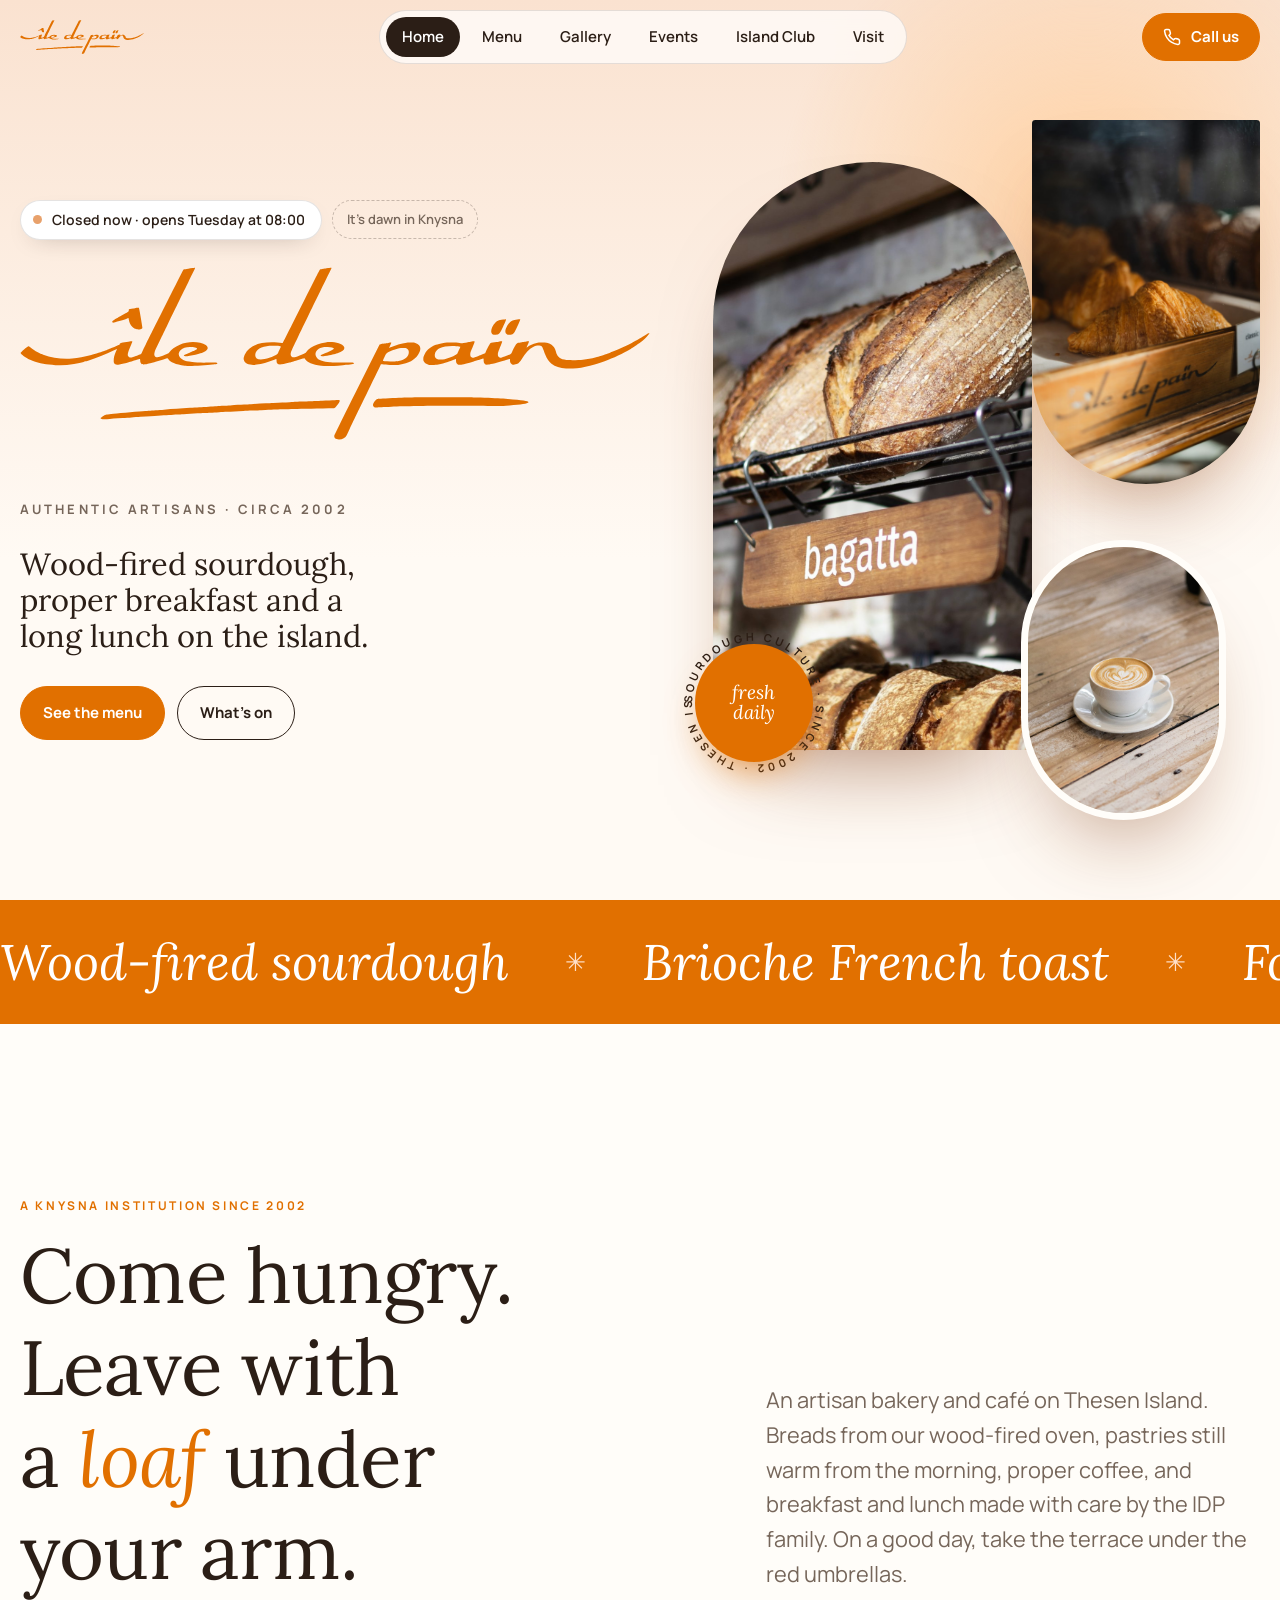
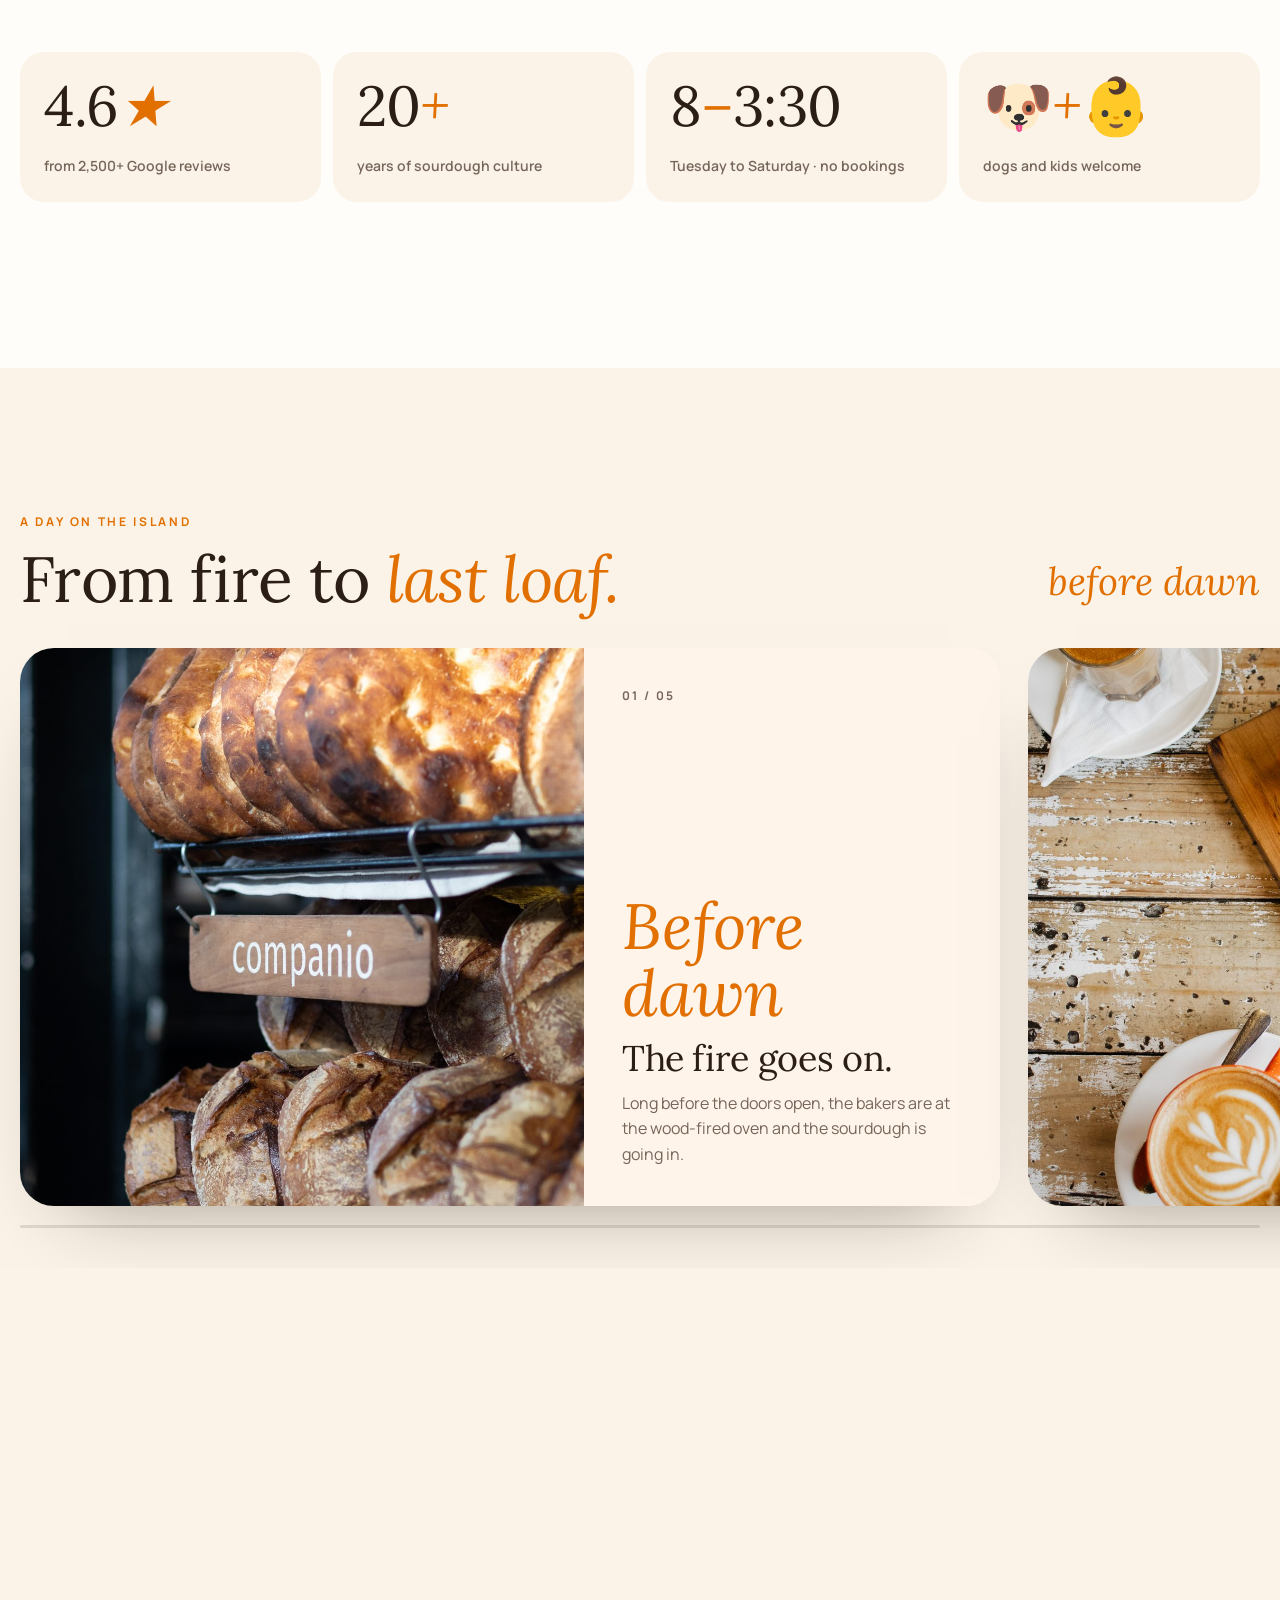
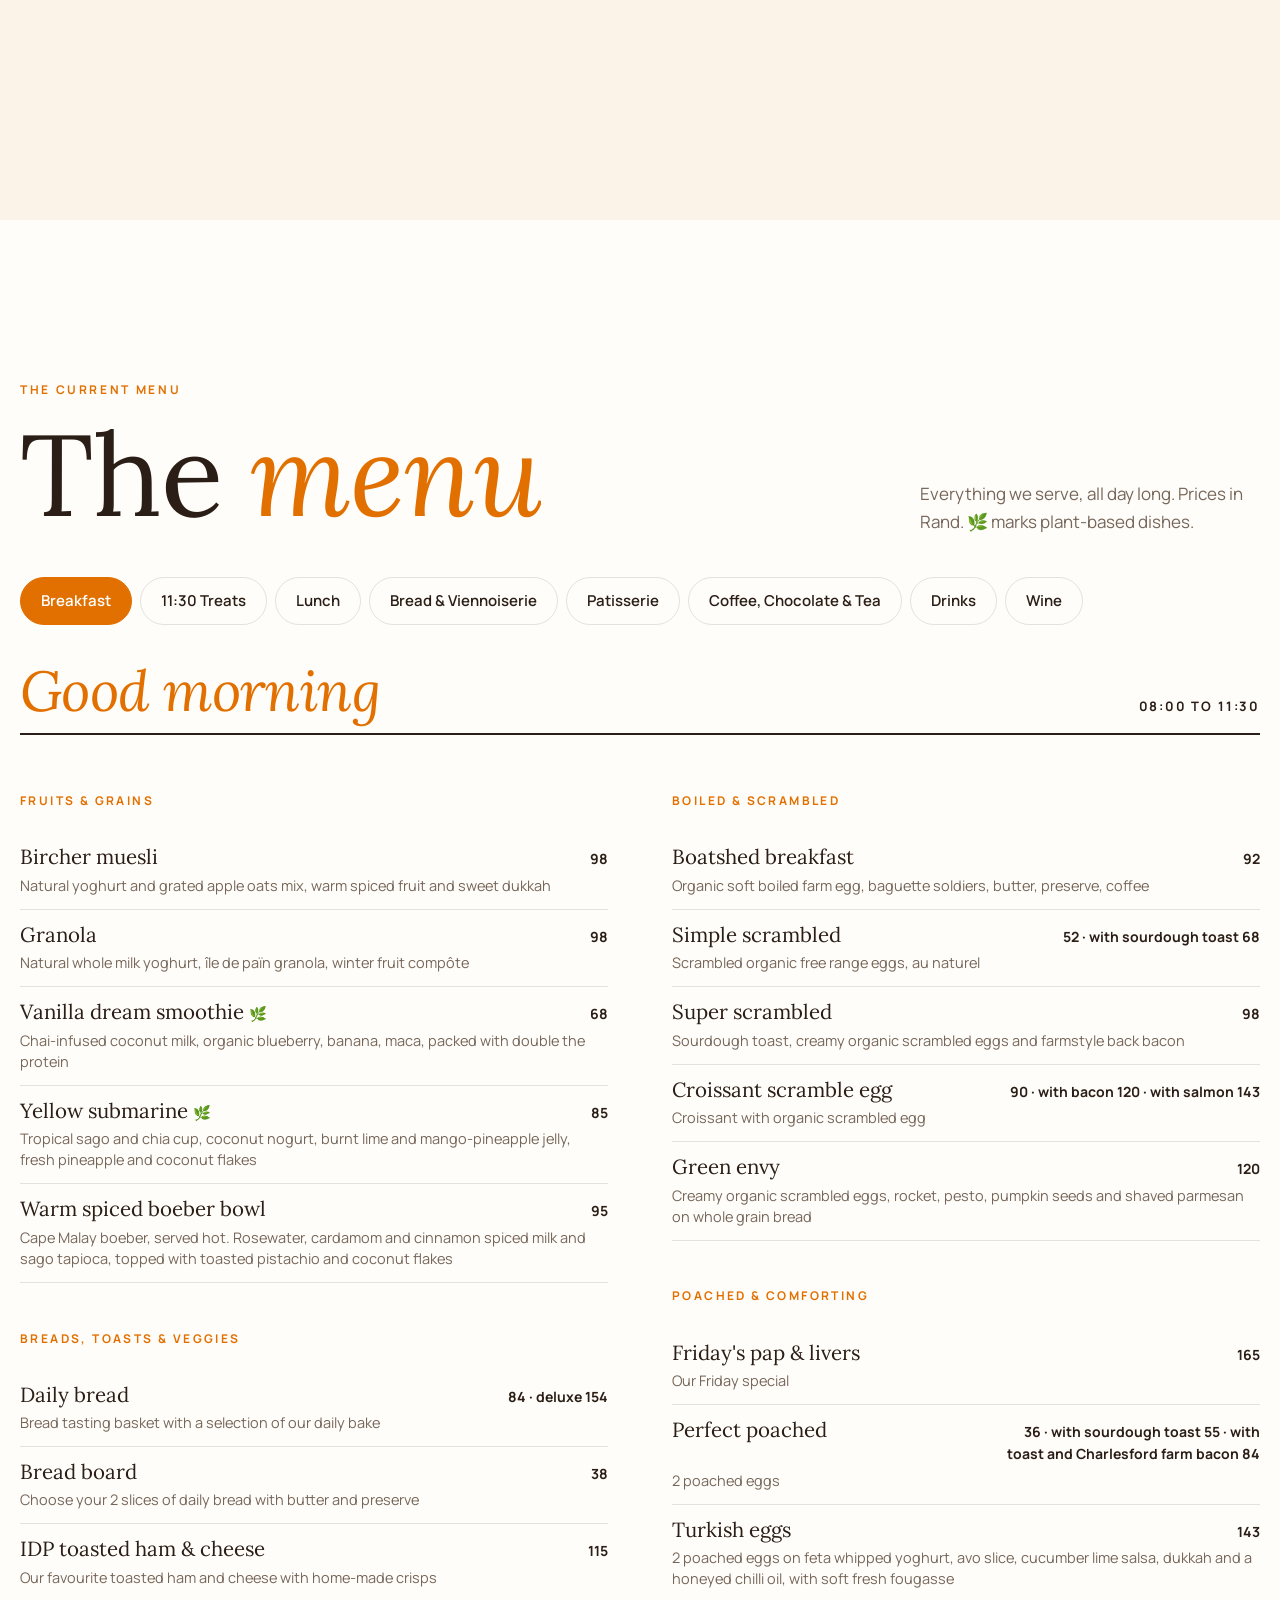
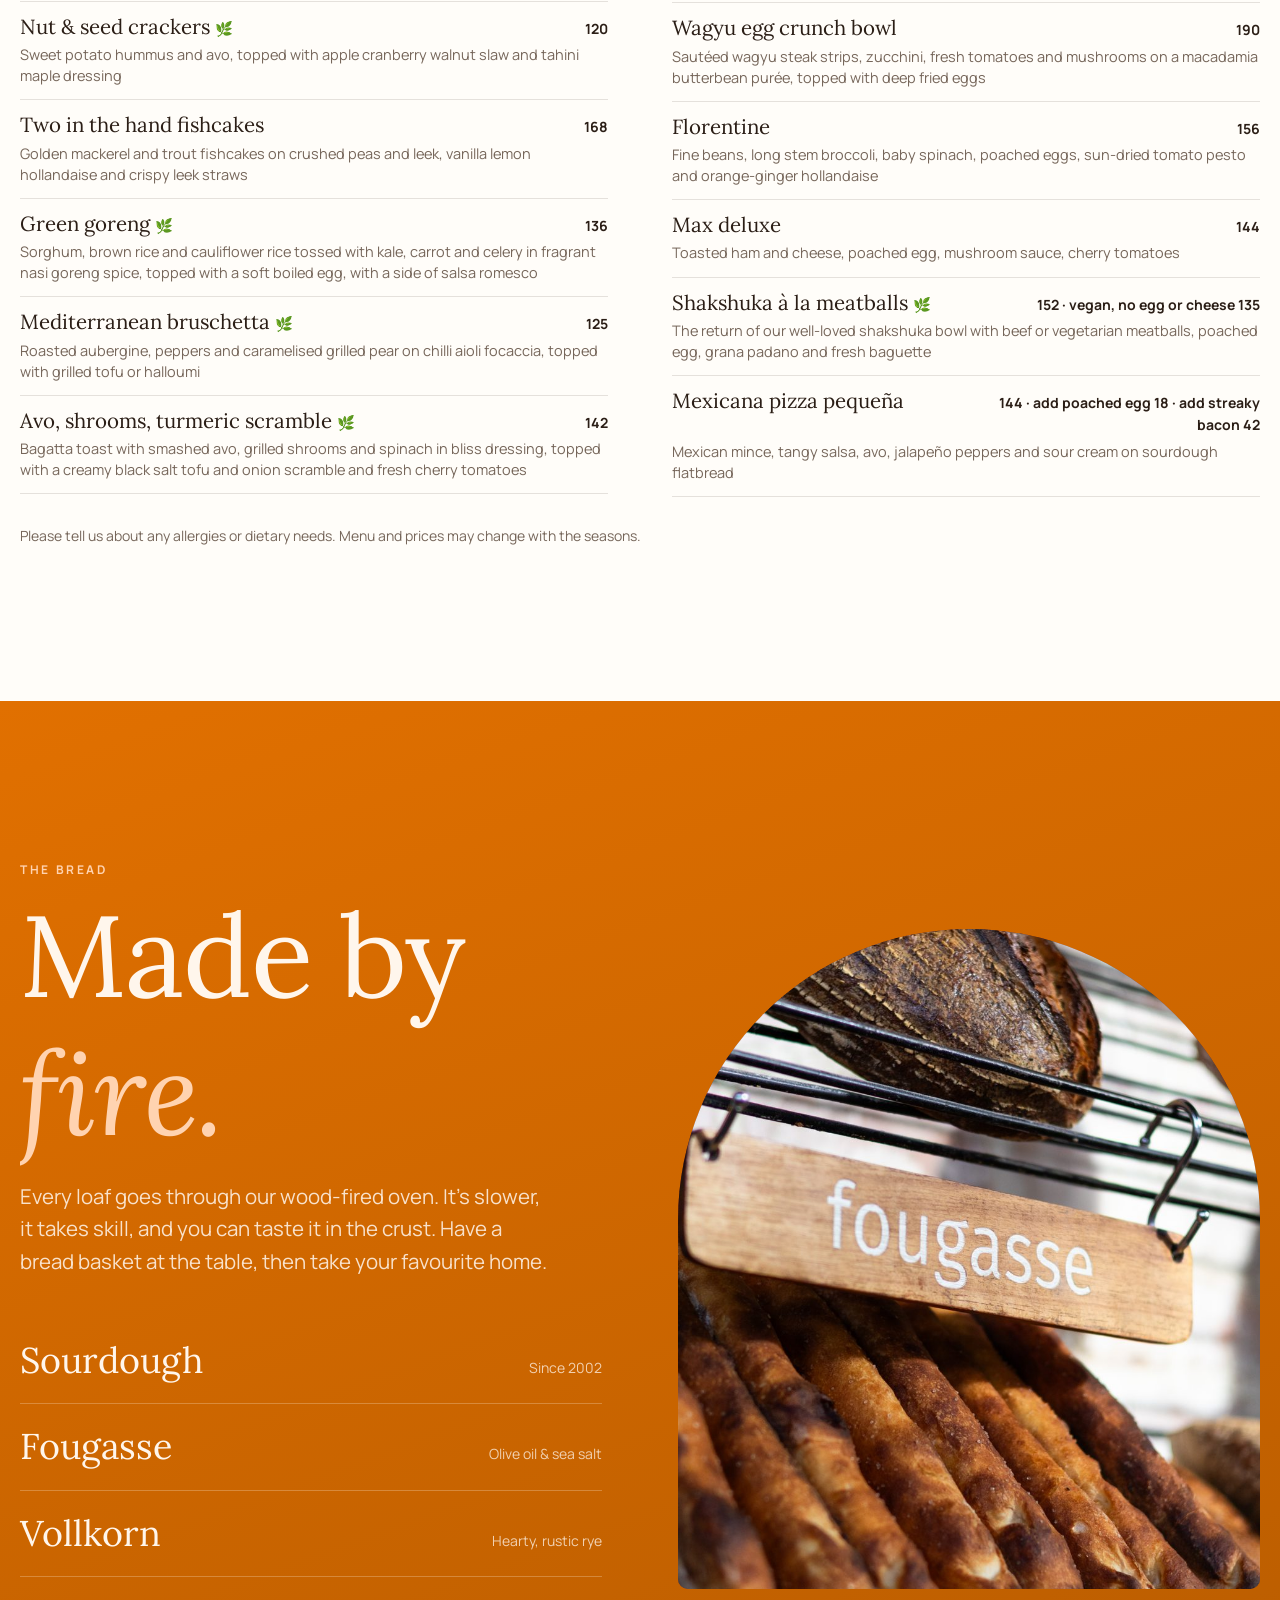
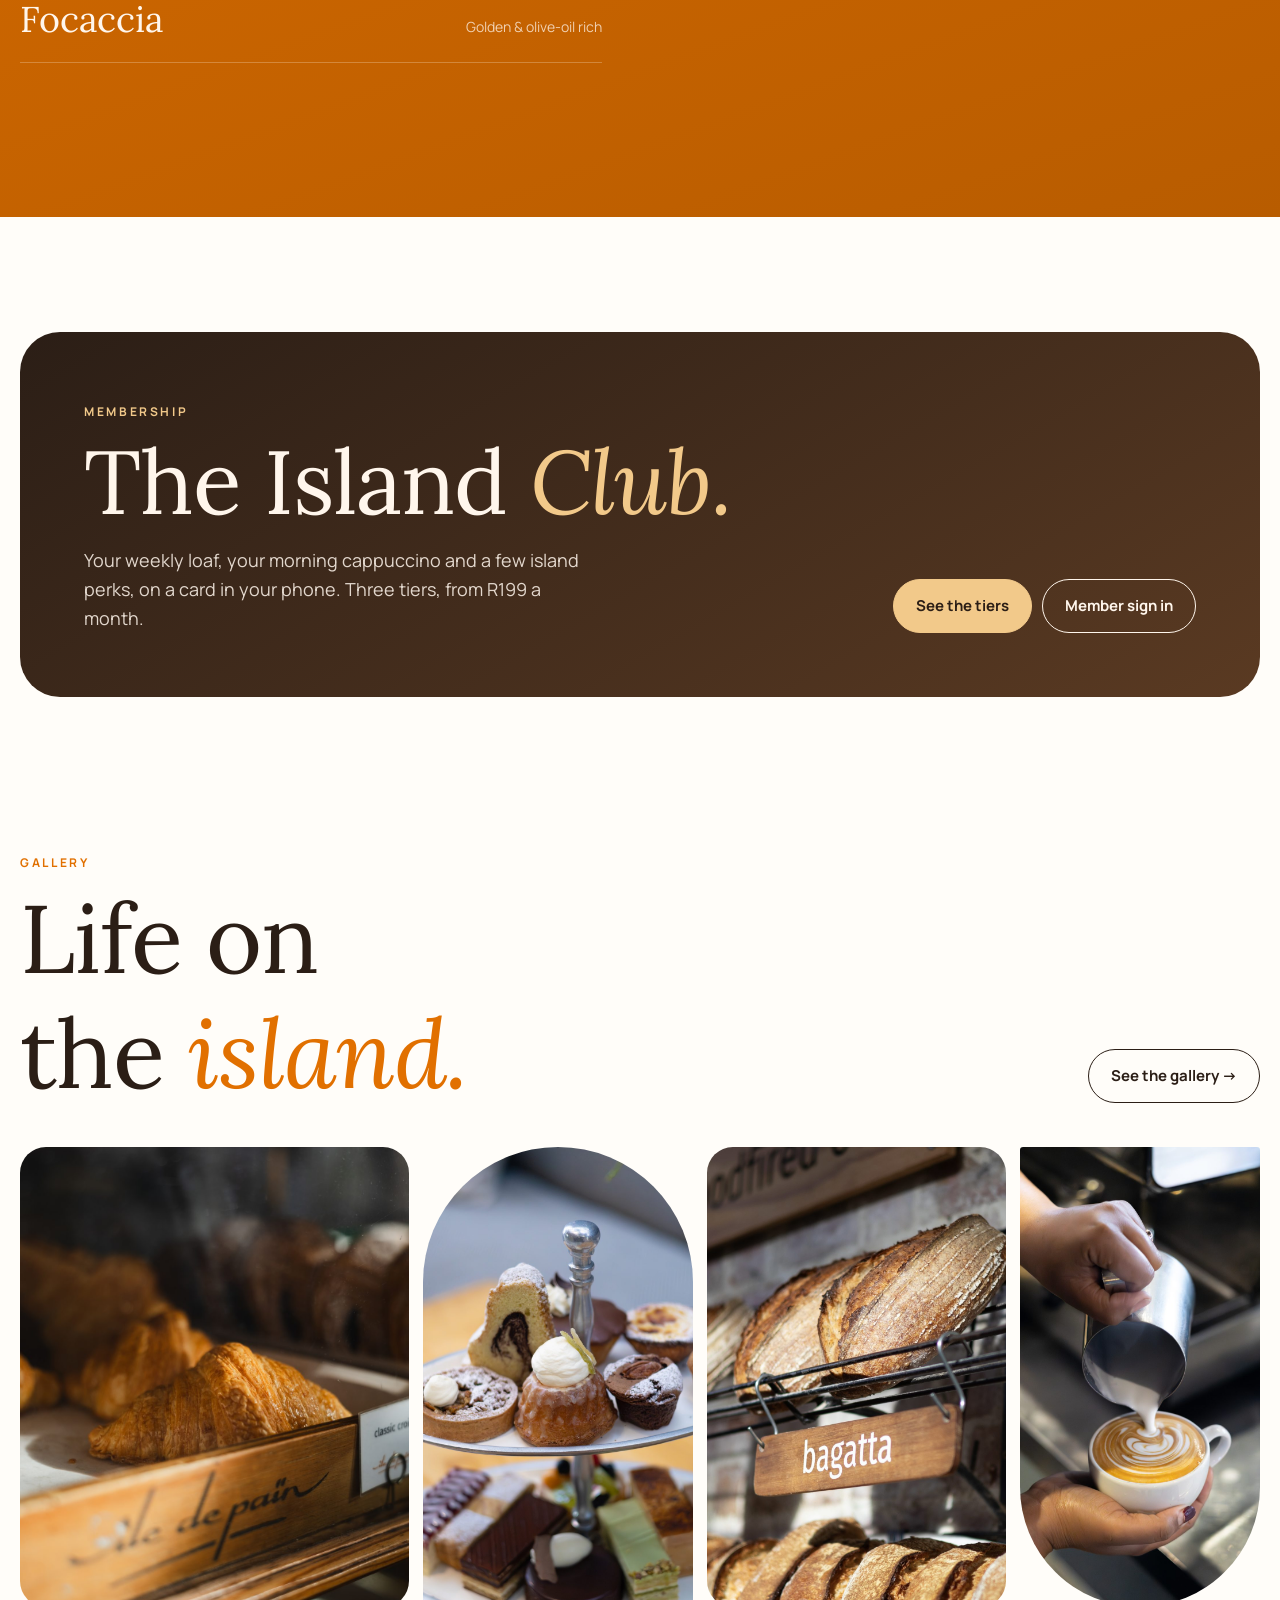
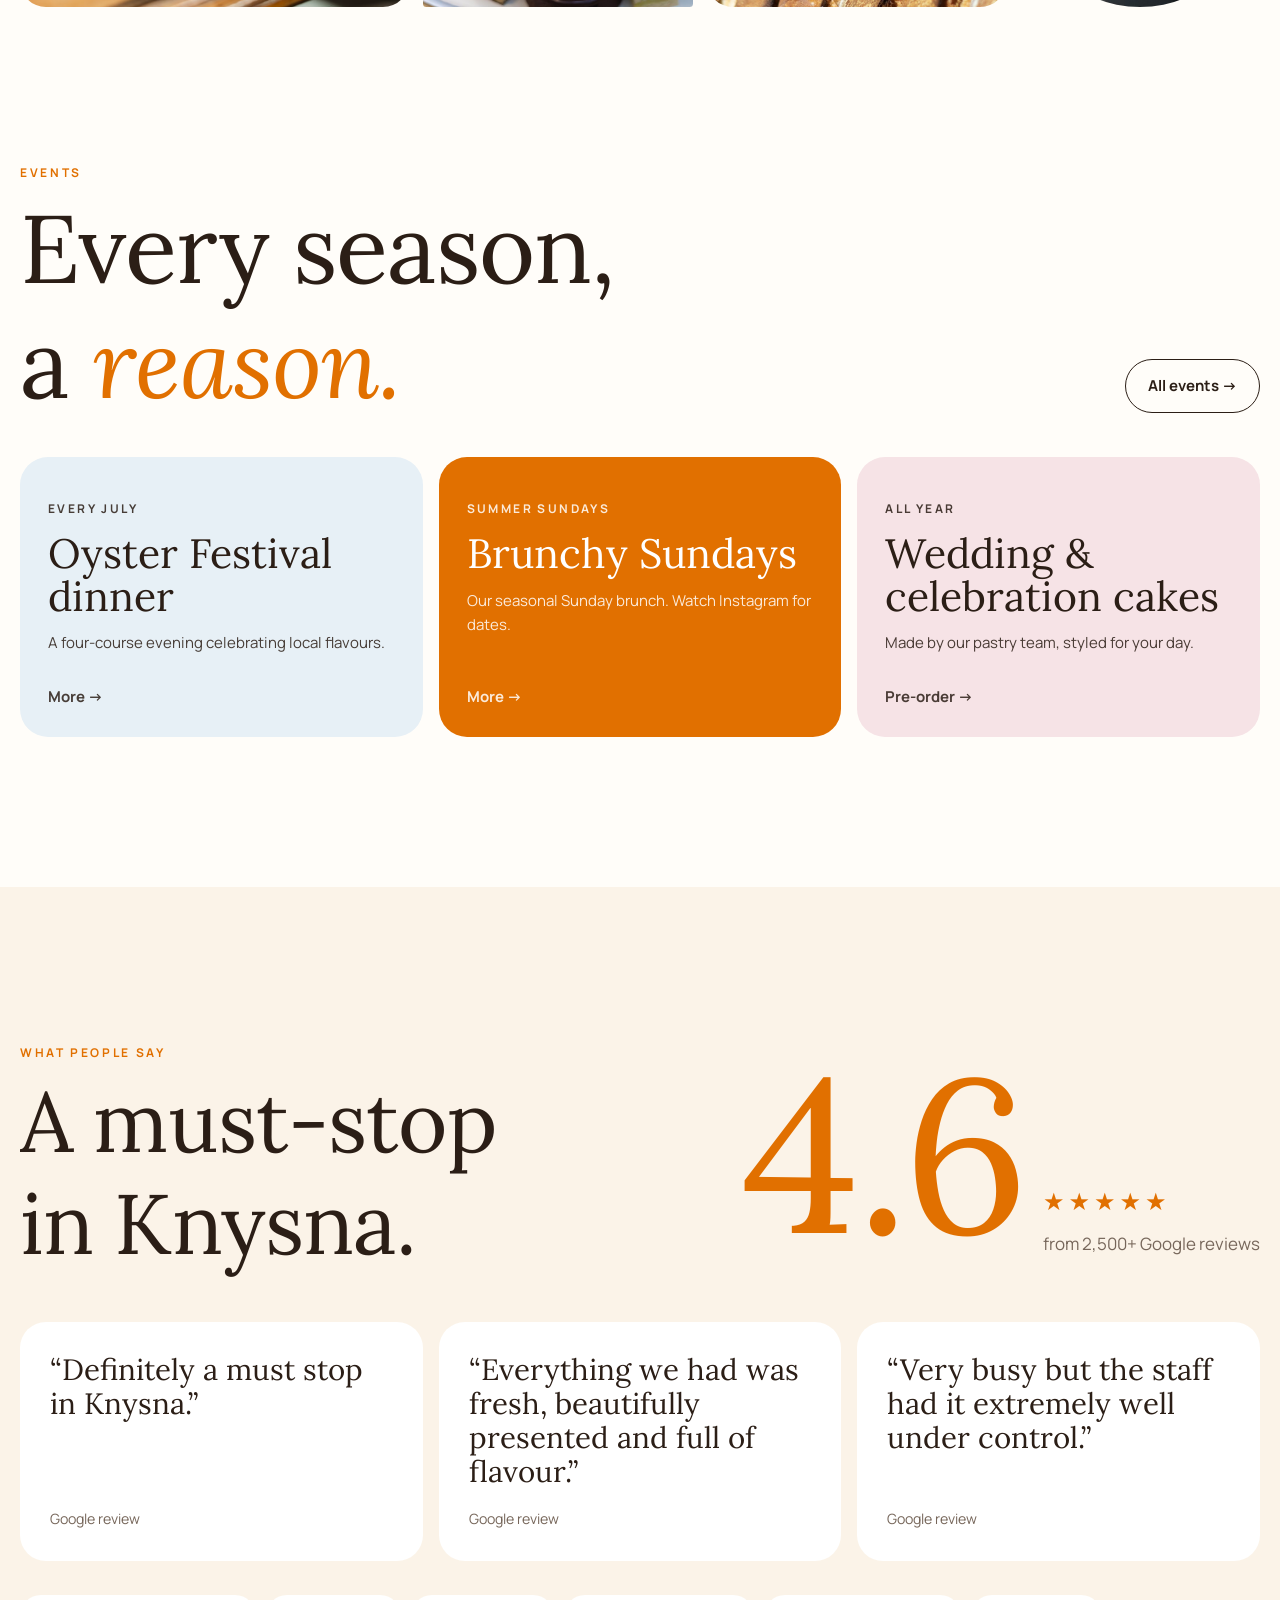
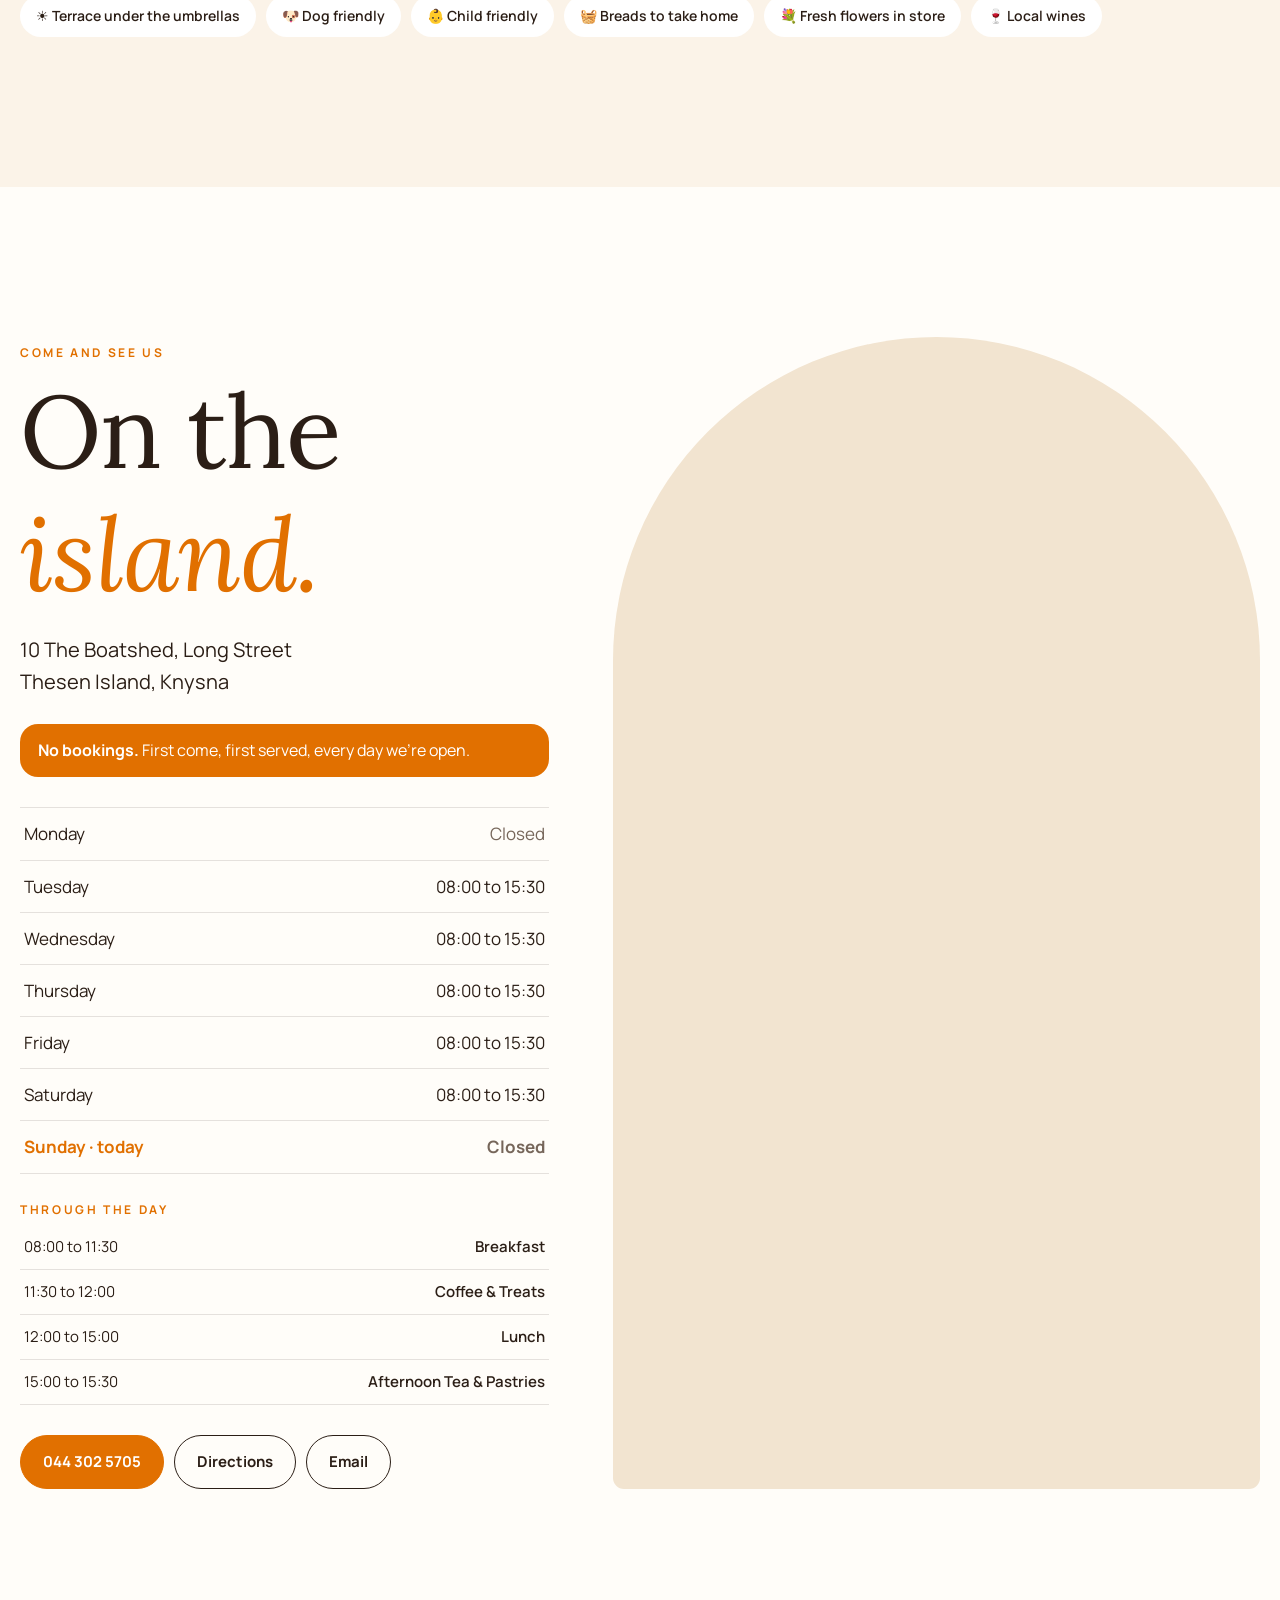
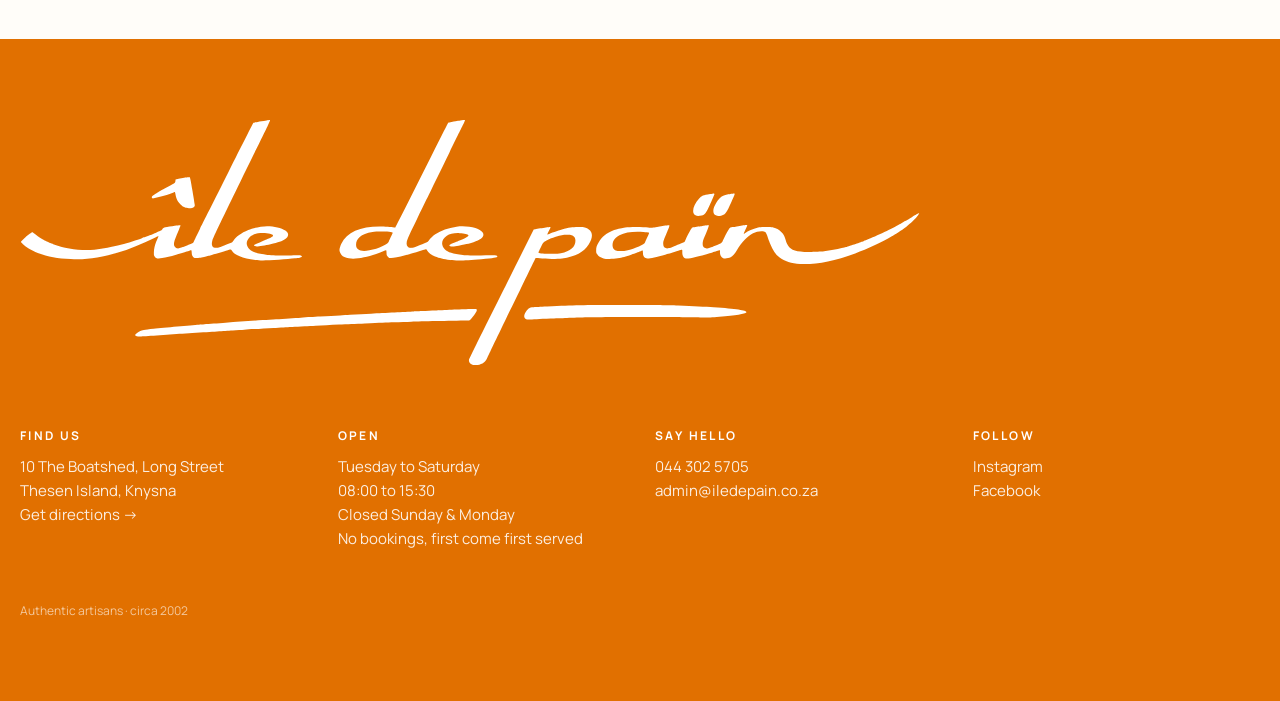
==== index.html @ a72f5476 "Remove Gift Sets section, nav link, club perk and retail counter line Co-Authored-By: Claude Opus 5." ====
<!doctype html>
<html lang="en">
<head>
<meta charset="utf-8">
<meta name="viewport" content="width=device-width, initial-scale=1, viewport-fit=cover">
<meta name="robots" content="noindex,nofollow">
<title>île de païn · Artisan bakery & café, Thesen Island, Knysna</title>
<meta name="description" content="Wood-fired sourdough, pastries, breakfast and lunch on Thesen Island, Knysna, since 2002. Open Tuesday to Saturday, 08:00 to 15:30. No bookings, first come first served.">
<link rel="icon" href="data:image/svg+xml,%3Csvg xmlns='http://www.w3.org/2000/svg' viewBox='0 0 64 64'%3E%3Ccircle cx='32' cy='32' r='32' fill='%23E17000'/%3E%3Ctext x='32' y='42' font-family='Georgia' font-style='italic' font-size='26' text-anchor='middle' fill='%23fff'%3Eidp%3C/text%3E%3C/svg%3E">
<link rel="manifest" href="/manifest.webmanifest">
<meta name="theme-color" content="#E17000">
<link rel="apple-touch-icon" href="/assets/icons/apple-touch-icon.png">
<link rel="preconnect" href="https://fonts.googleapis.com">
<link rel="preconnect" href="https://fonts.gstatic.com" crossorigin>
<link rel="stylesheet" href="https://fonts.googleapis.com/css2?family=Lora:ital,wght@0,400..700;1,400..700&family=Manrope:wght@400;500;600;700;800&display=swap">
<link rel="stylesheet" href="/assets/site.css">
<style>
.hero{position:relative;min-height:100vh;min-height:100svh;overflow:hidden;display:flex;align-items:center}
.hero .sun{right:-10%;top:-12%}
.hero .wrap{position:relative;z-index:2;width:100%;display:grid;grid-template-columns:1.05fr .95fr;gap:40px;align-items:center;padding-top:110px;padding-bottom:70px}
@media (max-width:900px){.hero .wrap{grid-template-columns:1fr;padding-top:96px;gap:26px}}
.hero .meta{display:flex;gap:10px;flex-wrap:wrap;align-items:center}
.hero .sk{font-size:13px;font-weight:600;color:var(--ink-2);padding:8px 14px;border-radius:999px;border:1px dashed rgba(43,30,22,.25)}
.hero h1{font-size:clamp(82px,12.5vw,196px);margin-top:26px;font-weight:400;font-style:italic;color:var(--ember);letter-spacing:-.02em;line-height:.8}
.hero h1.logoh{font-size:0;line-height:0;margin-top:clamp(18px,3vh,30px)}
.hero h1.logoh img{display:block;width:min(100%,680px,calc((100svh - 400px)*3.64));min-width:min(100%,300px);height:auto}
/* laptops: short screens */
@media (min-width:901px) and (max-height:860px){
 .hero .wrap{padding-top:96px;padding-bottom:40px;gap:32px}
 .hero .since{margin-top:22px}
 .hero .lede{font-size:clamp(20px,2vw,26px);margin-top:16px}
 .hero .ctas{margin-top:22px}
 .arches{height:min(72vh,620px)}
}
@media (min-width:901px) and (max-width:1200px){.hero .wrap{grid-template-columns:1fr 1fr}}
.hero .since{font-size:13px;font-weight:700;letter-spacing:.24em;text-transform:uppercase;color:var(--ink-2);margin-top:clamp(30px,4.6vw,72px)}
.hero .lede{font-family:var(--f-d);font-size:clamp(23px,2.4vw,32px);line-height:1.18;max-width:20ch;margin-top:26px;font-weight:400}
.hero .ctas{display:flex;gap:12px;flex-wrap:wrap;margin-top:32px}
.arches{position:relative;height:min(78vh,700px)}
@media (max-width:900px){.arches{height:56vh;order:-1}}
.arch{position:absolute;overflow:hidden;border-radius:999px 999px 30px 30px;box-shadow:0 50px 90px -45px rgba(120,50,10,.6);background:var(--oat);will-change:transform}
.arch img{width:100%;height:100%;object-fit:cover;transform:scale(1.12);transition:transform 1.6s cubic-bezier(.2,.8,.2,1)}
.loaded .arch img{transform:scale(1)}
.arch.a{left:4%;top:6%;width:56%;height:84%;z-index:2}
.arch.b{right:0;top:0;width:40%;height:52%;border-radius:30px 30px 999px 999px}
.arch.c{right:6%;bottom:0;width:36%;height:40%;border-radius:999px;z-index:3;border:7px solid var(--flour)}
.ring{position:absolute;left:-2%;bottom:6%;width:150px;height:150px;z-index:4}
.ring .disc{position:absolute;inset:16px;border-radius:50%;background:var(--ember);color:#fff;display:grid;place-items:center;text-align:center;font-family:var(--f-d);font-style:italic;font-size:19px;line-height:1.05;box-shadow:0 18px 40px -14px rgba(225,112,0,.8)}
.ring svg{position:absolute;inset:0;animation:spin 20s linear infinite}
@keyframes spin{to{transform:rotate(360deg)}}
@media (max-width:900px){.ring{width:120px;height:120px;left:auto;right:2%;bottom:-6%}.ring .disc{font-size:15px}}
.marq{background:var(--ember);color:#fff;overflow:hidden;padding:22px 0;position:relative;z-index:3}
.marq .t{display:flex;width:max-content;animation:marq 42s linear infinite}
.marq span{font-family:var(--f-d);font-style:italic;font-weight:400;font-size:clamp(28px,4vw,50px);white-space:nowrap;padding-right:56px;display:inline-flex;align-items:center;gap:56px}
.marq span:after{content:"✳";font-style:normal;font-size:.5em;color:#FFE0C8}
@keyframes marq{to{transform:translateX(-50%)}}
.intro{padding:clamp(90px,13vw,170px) 0}
.intro .grid{display:grid;grid-template-columns:1.15fr .85fr;gap:clamp(30px,6vw,90px);align-items:end}
@media (max-width:900px){.intro .grid{grid-template-columns:1fr}}
.intro h2{font-size:clamp(46px,6vw,96px);margin-top:18px}
@media (min-width:901px){.intro h2{white-space:nowrap}}
.intro .big{font-size:clamp(19px,1.7vw,22px);color:var(--ink-2);max-width:46ch}
.facts{display:grid;grid-template-columns:repeat(4,1fr);gap:12px;margin-top:60px}
@media (max-width:900px){.facts{grid-template-columns:1fr 1fr}}
.fact{background:var(--cream);border-radius:24px;padding:24px;min-height:150px;display:flex;flex-direction:column;justify-content:space-between}
.fact b{font-family:var(--f-d);font-weight:400;font-size:clamp(42px,4.4vw,62px);line-height:1.04;letter-spacing:-.015em}
.fact b em{color:var(--ember)}
.fact small{color:var(--ink-2);font-size:14px;font-weight:600}
.day{position:relative;background:var(--cream)}
.day .pin{position:sticky;top:0;height:100vh;height:100svh;overflow:hidden;display:flex;flex-direction:column;justify-content:center;padding-top:76px}
.day .head{position:relative;z-index:2}
.day .head .wrap{display:flex;justify-content:space-between;align-items:flex-end;gap:20px}
.day h2{font-size:clamp(40px,5vw,72px)}
.clock{font-family:var(--f-d);font-size:clamp(28px,3vw,40px);font-style:italic;color:var(--ember);min-width:4ch;text-align:right}
.track{display:flex;gap:28px;padding:0 var(--gut);will-change:transform;margin-top:clamp(20px,4vh,48px)}
.slide{flex:none;width:min(78vw,980px,calc((100svh - 300px)*1.75));height:min(62vh,560px,calc(100svh - 300px));display:grid;grid-template-columns:1.15fr .85fr;border-radius:34px;overflow:hidden;background:#fff;box-shadow:0 40px 80px -50px rgba(43,30,22,.5)}
.slide .ph{position:relative;overflow:hidden;background:var(--oat)}
.slide .ph img{width:100%;height:100%;object-fit:cover}
.slide .tx{padding:clamp(24px,3vw,44px);display:flex;flex-direction:column;justify-content:space-between;background:var(--tone,#fff)}
.slide .time{font-family:var(--f-d);font-style:italic;font-size:clamp(44px,5vw,76px);line-height:1.04;color:var(--ember)}
.slide h3{font-size:clamp(28px,2.8vw,40px);line-height:1.02;margin-top:14px}
.slide p{color:var(--ink-2);margin-top:14px;font-size:16px}
.slide .n{font-size:12px;font-weight:700;letter-spacing:.2em;color:var(--ink-2)}
.progress{position:absolute;left:var(--gut);right:var(--gut);bottom:40px;height:3px;background:var(--line);border-radius:3px;overflow:hidden}
.progress i{display:block;height:100%;width:0;background:var(--ember)}
@media (max-width:900px){
  .day{height:auto!important}.day .pin{position:relative;height:auto;padding:110px 0 70px}
  .day .head{position:static}.track{flex-direction:column;transform:none!important;margin-top:36px}
  .slide{width:100%;height:auto;grid-template-columns:1fr}.slide .ph{aspect-ratio:4/3}.progress{display:none}
}
.menu{padding:clamp(90px,12vw,160px) 0;position:relative}
.menu .head{display:flex;justify-content:space-between;align-items:flex-end;gap:24px;flex-wrap:wrap}
.menu h2{font-size:clamp(60px,9vw,140px)}
.tabs{display:flex;gap:8px;margin-top:40px;overflow-x:auto;scrollbar-width:none}
.tabs::-webkit-scrollbar{display:none}
.tab{flex:none;border:1.5px solid var(--line);background:transparent;border-radius:999px;padding:11px 20px;font-weight:600;font-size:15px;cursor:pointer;transition:all .2s}
.tab[aria-selected="true"]{background:var(--ember);color:#fff;border-color:var(--ember)}
.tabwrap{position:relative;margin-top:40px}
.tabwrap .tabs{margin-top:0;scroll-behavior:smooth;padding:2px 0}
.tabarrow{position:absolute;top:50%;transform:translateY(-50%);z-index:2;width:42px;height:42px;border-radius:50%;border:0;background:var(--ember);color:#fff;display:grid;place-items:center;cursor:pointer;box-shadow:0 6px 18px -6px rgba(225,112,0,.7);animation:nudge 1.6s ease-in-out infinite}
.tabarrow svg{width:20px;height:20px}
.tabarrow.r{right:-4px}.tabarrow.l{left:-4px;animation:none}
.tabarrow[hidden]{display:none}
.tabwrap:before,.tabwrap:after{content:"";position:absolute;top:0;bottom:0;width:70px;pointer-events:none;z-index:1;opacity:0;transition:opacity .25s}
.tabwrap:after{right:0;background:linear-gradient(90deg,rgba(255,253,249,0),var(--flour) 70%)}
.tabwrap:before{left:0;background:linear-gradient(270deg,rgba(255,253,249,0),var(--flour) 70%)}
.tabwrap.more-r:after,.tabwrap.more-l:before{opacity:1}
@keyframes nudge{0%,100%{transform:translateY(-50%) translateX(0)}50%{transform:translateY(-50%) translateX(4px)}}
.panel{display:none;margin-top:34px}
.panel.on{display:block;animation:fade .5s}
.ptop{display:flex;justify-content:space-between;align-items:baseline;gap:16px;flex-wrap:wrap;border-bottom:2px solid var(--ink);padding-bottom:14px}
.ptop h3{font-size:clamp(36px,4.4vw,60px);font-style:italic;font-weight:400;color:var(--ember)}
.ptime{font-weight:700;letter-spacing:.14em;font-size:13px;text-transform:uppercase}
.pnote{color:var(--ink-2);max-width:70ch;margin-top:16px;font-size:16px}
.groups{columns:2;column-gap:clamp(30px,5vw,70px);margin-top:10px}
@media (max-width:820px){.groups{columns:1}}
.grp{break-inside:avoid;padding-top:30px}
.grp h4{font-size:12px;font-weight:700;letter-spacing:.2em;text-transform:uppercase;color:var(--crust,#B85C00);padding-bottom:6px}
.mi{padding:13px 0;border-bottom:1px solid var(--line);break-inside:avoid}
.mn{display:flex;justify-content:space-between;align-items:baseline;gap:14px}
.mn b{font-family:var(--f-d);font-weight:400;font-size:clamp(19px,1.6vw,22px);line-height:1.15}
.pr{font-weight:700;font-size:14px;text-align:right;max-width:46%;color:var(--ink)}
.mi p{color:var(--ink-2);font-size:14.5px;margin-top:4px;line-height:1.45}
.pb{font-size:.7em}
@media (max-width:600px){.mn{flex-direction:column;gap:3px}.pr{text-align:left;max-width:none;color:var(--ember)}}
.wine .mn b{font-size:clamp(17px,1.4vw,19px)}
.pfoot{margin-top:26px;font-family:var(--f-d);font-style:italic;font-size:18px;color:var(--ink-2)}
.gifts{padding:clamp(90px,12vw,150px) 0;background:var(--cream)}
.gifts .head{display:flex;justify-content:space-between;align-items:flex-end;gap:20px;flex-wrap:wrap}
.gifts h2{font-size:clamp(54px,7.5vw,112px)}
.gset{display:grid;grid-template-columns:repeat(4,1fr);gap:16px;margin-top:44px}
@media (max-width:1000px){.gset{grid-template-columns:1fr 1fr}}@media (max-width:600px){.gset{grid-template-columns:1fr}}
.gcard{background:#fff;border-radius:28px;padding:14px 14px 26px}
.gph{position:relative;aspect-ratio:4/3;border-radius:20px;overflow:hidden;background:var(--oat)}
.gph img{width:100%;height:100%;object-fit:cover}
.gph span{position:absolute;left:12px;top:12px;background:var(--ember);color:#fff;font-size:11px;font-weight:700;letter-spacing:.16em;text-transform:uppercase;padding:7px 12px;border-radius:999px}
.gcard h3{font-size:clamp(26px,2.4vw,32px);margin:20px 10px 0}
.gcard p{color:var(--ink-2);margin:8px 10px 0;font-size:15px}
.clubband{padding:clamp(70px,9vw,120px) 0 0}
.cb{background:linear-gradient(150deg,#2B1E16,#5A3A22);color:#FFF6EC;border-radius:40px;padding:clamp(30px,5vw,64px);display:flex;justify-content:space-between;align-items:flex-end;gap:30px;flex-wrap:wrap}
.cb h2{font-size:clamp(50px,7vw,104px)}
.cb h2 em{color:#F2C98A}
.cb p{margin-top:18px;max-width:46ch;color:rgba(255,246,236,.85);font-size:18px}
.cbb{display:flex;gap:10px;flex-wrap:wrap}
.cb .btn.fill{background:#F2C98A;border-color:#F2C98A;color:#2B1E16}
.nobook{margin-top:26px;background:var(--ember);color:#fff;border-radius:18px;padding:14px 18px;font-size:16px}
.service{margin-top:26px}
.service [data-service] div{display:flex;justify-content:space-between;gap:12px;padding:10px 4px;border-bottom:1px solid var(--line);font-size:15px}
.service [data-service] div b{font-weight:600}
.service [data-service] div.now{color:var(--ember);font-weight:700}
.service .eyebrow{display:block;margin-bottom:6px}
.menu .note{margin-top:28px;color:var(--ink-2);font-size:14px}
.fire{background:linear-gradient(160deg,#E17000,#B85C00);color:#FFF6EC;padding:clamp(90px,12vw,160px) 0;overflow:hidden;position:relative}
.fire .grid{display:grid;grid-template-columns:1fr 1fr;gap:clamp(30px,6vw,90px);align-items:center}
@media (max-width:900px){.fire .grid{grid-template-columns:1fr}}
.fire h2{font-size:clamp(60px,9vw,140px)}
.fire h2 em{font-style:italic;color:#FFD3B0}
.fire p{color:rgba(255,246,236,.86);font-size:clamp(18px,1.6vw,21px);margin-top:26px;max-width:44ch}
.breads{margin-top:40px;display:grid}
.bread{display:flex;justify-content:space-between;align-items:baseline;gap:16px;border-bottom:1px solid rgba(255,246,236,.25);padding:14px 0}
.bread b{font-family:var(--f-d);font-weight:400;font-size:clamp(26px,2.8vw,36px)}
.bread span{color:rgba(255,246,236,.75);font-size:14px;text-align:right}
.reel{position:relative;height:clamp(440px,60vw,660px);border-radius:999px 999px 34px 34px;overflow:hidden;background:#8a3a1c}
.reel img{position:absolute;inset:0;width:100%;height:100%;object-fit:cover;opacity:0;transform:scale(1.06);transition:opacity 1.2s ease,transform 6s ease}
.reel img.on{opacity:1;transform:scale(1)}
#embers{position:absolute;inset:0;width:100%;height:100%;pointer-events:none}
.teaser{padding:clamp(90px,12vw,150px) 0}
.teaser .head{display:flex;justify-content:space-between;align-items:flex-end;gap:20px;flex-wrap:wrap}
.teaser h2{font-size:clamp(54px,7.5vw,112px)}
.strip{display:grid;grid-template-columns:1.3fr .9fr 1fr .8fr;gap:14px;margin-top:44px;height:clamp(300px,36vw,460px)}
.strip button{border:0;padding:0;border-radius:26px;overflow:hidden;cursor:zoom-in;background:var(--oat)}
.strip button:nth-child(2){border-radius:999px 999px 26px 26px}
.strip button:nth-child(4){border-radius:26px 26px 999px 999px}
.strip img{width:100%;height:100%;object-fit:cover;transition:transform .8s cubic-bezier(.2,.8,.2,1)}
.strip button:hover img{transform:scale(1.06)}
@media (max-width:760px){.strip{grid-template-columns:1fr 1fr;height:auto}.strip button{aspect-ratio:3/4}}
.evs{display:grid;grid-template-columns:repeat(3,1fr);gap:16px;margin-top:44px}
@media (max-width:900px){.evs{grid-template-columns:1fr}}
.evc{border-radius:28px;padding:28px;min-height:280px;display:flex;flex-direction:column;justify-content:space-between;text-decoration:none;transition:transform .35s cubic-bezier(.2,.8,.2,1)}
.evc:hover{transform:translateY(-6px) rotate(-.6deg)}
.evc .when{font-size:12px;font-weight:700;letter-spacing:.2em;text-transform:uppercase}
.evc b{font-family:var(--f-d);font-weight:400;font-size:clamp(34px,3.2vw,46px);line-height:1.04;display:block;margin-top:14px}
.evc span{font-size:15px;opacity:.85;margin-top:14px;display:block}
.evc .go{margin-top:20px;font-weight:700}
.love{padding:clamp(90px,12vw,150px) 0;background:var(--cream)}
.love .top{display:flex;align-items:flex-end;gap:30px;flex-wrap:wrap;justify-content:space-between}
.score{display:flex;align-items:flex-end;gap:18px}
.score b{font-family:var(--f-d);font-weight:400;font-size:clamp(120px,17vw,230px);line-height:1.04;letter-spacing:-.02em;color:var(--ember)}
.score div{padding-bottom:10px}
.stars{color:var(--ember);font-size:24px;letter-spacing:4px}
.quotes{display:grid;grid-template-columns:repeat(3,1fr);gap:16px;margin-top:54px}
@media (max-width:900px){.quotes{grid-template-columns:1fr}}
.q{background:#fff;border-radius:26px;padding:30px;display:flex;flex-direction:column;gap:20px}
.q p{font-family:var(--f-d);font-size:clamp(24px,2.3vw,30px);line-height:1.16}
.q small{color:var(--ink-2);margin-top:auto}
.extras{display:flex;gap:10px;flex-wrap:wrap;margin-top:34px}
.extras span{background:#fff;border-radius:999px;padding:10px 16px;font-weight:600;font-size:14px}
.visit{padding:clamp(90px,12vw,150px) 0}
.visit .grid{display:grid;grid-template-columns:.9fr 1.1fr;gap:clamp(30px,5vw,70px)}
@media (max-width:900px){.visit .grid{grid-template-columns:1fr}}
.visit h2{font-size:clamp(60px,8vw,124px)}
.addr{margin-top:26px;font-size:20px}
.hours{margin-top:30px;border-top:1px solid var(--line)}
.hours div{display:flex;justify-content:space-between;padding:12px 4px;border-bottom:1px solid var(--line)}
.hours div.today{font-weight:700;color:var(--ember)}
.hours div.closed span:last-child{color:var(--ink-2)}
.visit .ctas{display:flex;gap:10px;flex-wrap:wrap;margin-top:30px}
.map{border-radius:999px 999px 34px 34px;overflow:hidden;min-height:520px;background:var(--oat);position:relative}
.map iframe{position:absolute;inset:0;width:100%;height:100%;border:0;filter:saturate(.8) sepia(.12)}
</style>
</head>
<body data-page="home">

<section class="hero sky" id="top">
  <div class="sun" aria-hidden="true"></div>
  <div class="wrap">
    <div>
      <div class="meta"><span class="status" data-status><i></i><span>Open Tuesday to Saturday, 08:00 to 15:30</span></span><span class="sk" data-skylabel></span></div>
      <h1 class="logoh rv"><img src="/assets/img/logo-orange.svg" alt="île de païn" width="3144" height="864"></h1>
      <p class="since rv">Authentic artisans · circa 2002</p>
      <p class="lede rv">Wood-fired sourdough, proper breakfast and a long lunch on the island.</p>
      <div class="ctas rv"><a class="btn fill" href="#menu">See the menu</a><a class="btn" href="/events/">What's on</a></div>
    </div>
    <div class="arches" aria-hidden="true">
      <div class="arch a" data-depth="18"><img data-photo="loaves" alt=""></div>
      <div class="arch b" data-depth="-26"><img data-photo="croissants" alt=""></div>
      <div class="arch c" data-depth="34"><img data-photo="latte" alt=""></div>
      <div class="ring"><svg viewBox="0 0 150 150"><defs><path id="c" d="M75,75 m-62,0 a62,62 0 1,1 124,0 a62,62 0 1,1 -124,0"/></defs><text font-size="11" letter-spacing="3.4" fill="#2B1E16" font-family="Manrope" font-weight="700"><textPath href="#c">SOURDOUGH CULTURE · SINCE 2002 · THESEN ISLAND ·</textPath></text></svg><div class="disc">fresh<br>daily</div></div>
    </div>
  </div>
</section>

<div class="marq" aria-hidden="true"><div class="t">
  <span>Wood-fired sourdough</span><span>Brioche French toast</span><span>Fougasse</span><span>Classic croissants</span><span>Pastéis de nata</span><span>Vietnamese iced coffee</span><span>Peanut nougat</span><span>Almond kisses</span>
  <span>Wood-fired sourdough</span><span>Brioche French toast</span><span>Fougasse</span><span>Classic croissants</span><span>Pastéis de nata</span><span>Vietnamese iced coffee</span><span>Peanut nougat</span><span>Almond kisses</span>
</div></div>

<section class="intro"><div class="wrap">
  <div class="grid">
    <div><span class="eyebrow">A Knysna institution since 2002</span><h2 class="split">Come hungry.<br>Leave with<br>a <span class="it">loaf</span> under<br>your arm.</h2></div>
    <p class="big rv">An artisan bakery and café on Thesen Island. Breads from our wood-fired oven, pastries still warm from the morning, proper coffee, and breakfast and lunch made with care by the IDP family. On a good day, take the terrace under the red umbrellas.</p>
  </div>
  <div class="facts">
    <div class="fact rv"><b>4.6<em>★</em></b><small>from 2,500+ Google reviews</small></div>
    <div class="fact rv"><b>20<em>+</em></b><small>years of sourdough culture</small></div>
    <div class="fact rv"><b>8<em>–</em>3:30</b><small>Tuesday to Saturday · no bookings</small></div>
    <div class="fact rv"><b>🐶<em>+</em>👶</b><small>dogs and kids welcome</small></div>
  </div>
</div></section>

<section class="day" id="day">
  <div class="pin">
    <div class="head"><div class="wrap"><div><span class="eyebrow">A day on the island</span><h2 style="margin-top:12px">From fire to <span class="it">last loaf.</span></h2></div><div class="clock" id="clock">before dawn</div></div></div>
    <div class="track" id="track">
      <article class="slide" data-clock="before dawn"><div class="ph"><img data-photo="oven" alt="Fresh loaves on the bread wall" loading="lazy"></div><div class="tx" style="--tone:#FFF4EA"><span class="n">01 / 05</span><div><div class="time">Before dawn</div><h3>The fire goes on.</h3><p>Long before the doors open, the bakers are at the wood-fired oven and the sourdough is going in.</p></div></div></article>
      <article class="slide" data-clock="08:00"><div class="ph"><img data-photo="frenchtoast" alt="Breakfast at île de païn" loading="lazy"></div><div class="tx" style="--tone:#FFF9EF"><span class="n">02 / 05</span><div><div class="time">08:00</div><h3>Breakfast.</h3><p>Doors open, first coffees and warm croissants. Turkish eggs, shakshuka meatballs and the Boatshed breakfast until 11:30.</p></div></div></article>
      <article class="slide" data-clock="11:30"><div class="ph"><img data-photo="hightea" alt="A stand of pastries and treats" loading="lazy"></div><div class="tx" style="--tone:#F4F8FB"><span class="n">03 / 05</span><div><div class="time">11:30</div><h3>Coffee &amp; treats.</h3><p>The half hour in between. Coffee, tea and something from the patisserie while the kitchen turns to lunch.</p></div></div></article>
      <article class="slide" data-clock="12:00"><div class="ph"><img data-photo="salad" alt="A fresh lunch bowl" loading="lazy"></div><div class="tx" style="--tone:#FFF6E8"><span class="n">04 / 05</span><div><div class="time">12:00</div><h3>Long lunch.</h3><p>Popeye salad, confit duck, sourdough flatbreads and a glass of something local. Lunch runs until 15:00.</p></div></div></article>
      <article class="slide" data-clock="15:00"><div class="ph"><img data-photo="display" alt="The bread shelves" loading="lazy"></div><div class="tx" style="--tone:#FBE9DA"><span class="n">05 / 05</span><div><div class="time">15:00</div><h3>Tea &amp; last loaves.</h3><p>Afternoon tea and pastries until 15:30. Don't leave empty-handed: we'll wrap any bread for you to take home.</p></div></div></article>
    </div>
    <div class="progress"><i id="prog"></i></div>
  </div>
</section>

<section class="menu" id="menu"><div class="wrap">
  <div class="head"><div><span class="eyebrow">The current menu</span><h2 class="split" style="margin-top:14px">The <span class="it">menu</span></h2></div><p class="rv" style="color:var(--ink-2);max-width:34ch">Everything we serve, all day long. Prices in Rand. <span class="pbk">🌿</span> marks plant-based dishes.</p></div>
  <div class="tabwrap rv"><button class="tabarrow l" id="mleft" aria-label="Scroll menu sections left" hidden><svg viewBox="0 0 24 24" fill="none" stroke="currentColor" stroke-width="2.6" stroke-linecap="round" stroke-linejoin="round"><path d="M15 5l-7 7 7 7"/></svg></button><div class="tabs" role="tablist" aria-label="Menu sections" id="mtabs"></div><button class="tabarrow r" id="mright" aria-label="Scroll to more menu sections" hidden><svg viewBox="0 0 24 24" fill="none" stroke="currentColor" stroke-width="2.6" stroke-linecap="round" stroke-linejoin="round"><path d="M9 5l7 7-7 7"/></svg></button></div>
  <div id="mpanels"></div>
  <p class="note">Please tell us about any allergies or dietary needs. Menu and prices may change with the seasons.</p>
</div></section>

<section class="fire" id="bread">
  <canvas id="embers" aria-hidden="true"></canvas>
  <div class="wrap grid" style="position:relative">
    <div>
      <span class="eyebrow" style="color:#FFD3B0">The bread</span>
      <h2 class="split" style="margin-top:14px">Made by<br><em>fire.</em></h2>
      <p class="rv">Every loaf goes through our wood-fired oven. It's slower, it takes skill, and you can taste it in the crust. Have a bread basket at the table, then take your favourite home.</p>
      <div class="breads rv">
        <div class="bread"><b>Sourdough</b><span>Since 2002</span></div>
        <div class="bread"><b>Fougasse</b><span>Olive oil &amp; sea salt</span></div>
        <div class="bread"><b>Vollkorn</b><span>Hearty, rustic rye</span></div>
        <div class="bread"><b>Focaccia</b><span>Golden &amp; olive-oil rich</span></div>
      </div>
    </div>
    <div class="reel rv" id="reel"><img class="on" data-photo="oven" alt="Loaves on the bread wall"><img data-photo="flatbread" alt="Fougasse on the shelf"><img data-photo="cooling" alt="Companio on the shelf"><img data-photo="sourdough" alt="A sourdough loaf"></div>
  </div>
</section>

<section class="clubband"><div class="wrap"><div class="cb rv">
  <div><span class="eyebrow" style="color:#F2C98A">Membership</span><h2 style="margin-top:12px">The Island <em>Club.</em></h2><p>Your weekly loaf, your morning cappuccino and a few island perks, on a card in your phone. Three tiers, from R199 a month.</p></div>
  <div class="cbb"><a class="btn fill" href="/club/">See the tiers</a><a class="btn" href="/club/app/" style="color:#FFF6EC">Member sign in</a></div>
</div></div></section>

<section class="teaser"><div class="wrap">
  <div class="head"><div><span class="eyebrow">Gallery</span><h2 class="split" style="margin-top:14px">Life on<br>the <span class="it">island.</span></h2></div><a class="btn rv" href="/gallery/">See the gallery →</a></div>
  <div class="strip rv" id="strip"></div>
</div></section>

<section class="teaser" style="padding-top:0"><div class="wrap">
  <div class="head"><div><span class="eyebrow">Events</span><h2 class="split" style="margin-top:14px">Every season,<br>a <span class="it">reason.</span></h2></div><a class="btn rv" href="/events/">All events →</a></div>
  <div class="evs">
    <a class="evc rv" href="/events/#oyster" style="background:#E7F0F6"><div><span class="when">Every July</span><b>Oyster Festival dinner</b><span>A four-course evening celebrating local flavours.</span></div><span class="go">More →</span></a>
    <a class="evc rv" href="/events/#brunch" style="background:var(--ember);color:#fff"><div><span class="when">Summer Sundays</span><b>Brunchy Sundays</b><span>Our seasonal Sunday brunch. Watch Instagram for dates.</span></div><span class="go">More →</span></a>
    <a class="evc rv" href="/events/#cakes" style="background:#F6E3E6"><div><span class="when">All year</span><b>Wedding &amp; celebration cakes</b><span>Made by our pastry team, styled for your day.</span></div><span class="go">Pre-order →</span></a>
  </div>
</div></section>

<section class="love" id="love"><div class="wrap">
  <div class="top">
    <div><span class="eyebrow">What people say</span><h2 class="split" style="font-size:clamp(50px,6.6vw,96px);margin-top:14px">A must-stop<br>in Knysna.</h2></div>
    <div class="score rv"><b>4.6</b><div><div class="stars" aria-label="4.6 out of 5 stars">★★★★★</div><span style="color:var(--ink-2)">from 2,500+ Google reviews</span></div></div>
  </div>
  <div class="quotes">
    <div class="q rv"><p>“Definitely a must stop in Knysna.”</p><small>Google review</small></div>
    <div class="q rv"><p>“Everything we had was fresh, beautifully presented and full of flavour.”</p><small>Google review</small></div>
    <div class="q rv"><p>“Very busy but the staff had it extremely well under control.”</p><small>Google review</small></div>
  </div>
  <div class="extras rv"><span>☀️ Terrace under the umbrellas</span><span>🐶 Dog friendly</span><span>👶 Child friendly</span><span>🧺 Breads to take home</span><span>💐 Fresh flowers in store</span><span>🍷 Local wines</span></div>
</div></section>

<section class="visit" id="visit"><div class="wrap">
  <div class="grid">
    <div>
      <span class="eyebrow">Come and see us</span>
      <h2 class="split" style="margin-top:14px">On the<br><span class="it">island.</span></h2>
      <p class="addr rv">10 The Boatshed, Long Street<br>Thesen Island, Knysna</p>
      <div class="nobook rv"><b>No bookings.</b> First come, first served, every day we're open.</div>
      <div class="hours rv" data-hours></div>
      <div class="service rv"><span class="eyebrow">Through the day</span><div data-service></div></div>
      <div class="ctas rv">
        <a class="btn fill" href="tel:+27443025705">044 302 5705</a>
        <a class="btn" href="https://www.google.com/maps/dir/?api=1&destination=-34.0477133,23.047419" target="_blank" rel="noopener">Directions</a>
        <a class="btn" href="mailto:admin@iledepain.co.za">Email</a>
      </div>
    </div>
    <div class="map rv"><iframe title="Map to île de païn on Thesen Island" loading="lazy" referrerpolicy="no-referrer-when-downgrade" src="https://www.google.com/maps?q=-34.0477133,23.047419&z=16&output=embed"></iframe></div>
  </div>
</div></section>

<script src="/assets/photos.js"></script>
<script src="/assets/menu.js"></script>
<script src="/assets/site.js"></script>
<script>
(function(){
const {reduce}=IDP;
document.querySelectorAll("img[data-photo]").forEach(i=>i.src=PHOTO(i.dataset.photo));
addEventListener("load",()=>document.body.classList.add("loaded"));setTimeout(()=>document.body.classList.add("loaded"),1200);

const arches=[...document.querySelectorAll(".arch")];let mx=0,my=0;
if(!reduce){
 addEventListener("pointermove",e=>{mx=e.clientX/innerWidth-.5;my=e.clientY/innerHeight-.5},{passive:true});
 (function loop(){requestAnimationFrame(loop);const y=Math.min(scrollY,innerHeight);arches.forEach(a=>{const d=+a.dataset.depth;a.style.transform=`translate3d(${mx*d}px,${my*d - y*d/120}px,0)`})})();
}

const day=document.getElementById("day"),track=document.getElementById("track"),prog=document.getElementById("prog"),clock=document.getElementById("clock"),slides=[...track.children];
function sizeDay(){if(innerWidth<=900){day.style.height="";track.style.transform="";return}const dist=track.scrollWidth-innerWidth;day.style.height=(innerHeight+dist)+"px";day.dataset.dist=dist}
function runDay(){if(innerWidth<=900)return;const r=day.getBoundingClientRect(),dist=+day.dataset.dist||0;const k=Math.min(1,Math.max(0,-r.top/Math.max(1,day.offsetHeight-innerHeight)));track.style.transform=`translate3d(${-k*dist}px,0,0)`;prog.style.width=(k*100)+"%";const i=Math.min(slides.length-1,Math.round(k*(slides.length-1)));clock.textContent=slides[i].dataset.clock}
addEventListener("resize",()=>{sizeDay();runDay()});addEventListener("load",()=>{sizeDay();runDay()});sizeDay();
addEventListener("scroll",runDay,{passive:true});

const esc=t=>String(t).replace(/&/g,"&amp;").replace(/</g,"&lt;");
const mt=document.getElementById("mtabs"),mp=document.getElementById("mpanels");
mt.innerHTML=MENU.map((m,i)=>`<button class="tab" role="tab" aria-selected="${i===0}" data-p="m-${m.id}">${esc(m.tab)}</button>`).join("");
mp.innerHTML=MENU.map((m,i)=>`<div class="panel${i===0?" on":""}${m.wine?" wine":""}" id="m-${m.id}" role="tabpanel">
 <div class="ptop"><h3>${esc(m.title)}</h3>${m.time?`<span class="ptime">${m.time}</span>`:""}</div>${m.note?`<p class="pnote">${esc(m.note)}</p>`:""}
 <div class="groups">${m.groups.map(g=>`<div class="grp"><h4>${esc(g.name)}</h4>${g.items.map(([n,d,pr,f])=>`<div class="mi"><div class="mn"><b>${esc(n)}${f==="pb"?' <span class="pb" title="Plant based">🌿</span>':f==="v"?' <span class="pb" title="Vegan option">🌿</span>':""}</b><span class="pr">${esc(pr)}</span></div>${d?`<p>${esc(d)}</p>`:""}</div>`).join("")}</div>`).join("")}</div>
 ${m.foot?`<p class="pfoot">${esc(m.foot)}</p>`:""}</div>`).join("");
const mw=mt.parentElement,ml=document.getElementById("mleft"),mr=document.getElementById("mright");
function arrows(){const max=mt.scrollWidth-mt.clientWidth-2,x=mt.scrollLeft;mr.hidden=!(max>0&&x<max);ml.hidden=!(x>4);mw.classList.toggle("more-r",!mr.hidden);mw.classList.toggle("more-l",!ml.hidden)}
mt.addEventListener("scroll",arrows,{passive:true});addEventListener("resize",arrows);setTimeout(arrows,60);arrows();
mr.onclick=()=>mt.scrollBy({left:mt.clientWidth*.7});ml.onclick=()=>mt.scrollBy({left:-mt.clientWidth*.7});
mt.querySelectorAll(".tab").forEach(t=>t.addEventListener("click",()=>{mt.querySelectorAll(".tab").forEach(x=>x.setAttribute("aria-selected",x===t));mp.querySelectorAll(".panel").forEach(p=>p.classList.toggle("on",p.id===t.dataset.p));t.scrollIntoView({block:"nearest",inline:"center",behavior:"smooth"});const top=document.getElementById("menu").querySelector(".tabs").getBoundingClientRect().top;if(top<0)scrollBy({top:top-90,behavior:"smooth"})}));

const imgs=[...document.querySelectorAll("#reel img")];let ri=0;
if(!reduce)setInterval(()=>{imgs[ri].classList.remove("on");ri=(ri+1)%imgs.length;imgs[ri].classList.add("on")},3800);

const strip=document.getElementById("strip"),picks=["croissants","hightea","loaves","pour"].map(id=>PHOTOS.find(p=>p.id===id));
strip.innerHTML=picks.map(p=>`<button aria-label="Open photo: ${p.alt}"><img src="${p.src}" alt="${p.alt}" loading="lazy"></button>`).join("");
strip.querySelectorAll("button").forEach((b,i)=>b.onclick=()=>IDP.lightbox(picks,i));

(()=>{const c=document.getElementById("embers");if(reduce||!c)return;const x=c.getContext("2d");let W,H,P=[];
 function size(){const d=Math.min(2,devicePixelRatio||1);W=c.clientWidth;H=c.clientHeight;c.width=W*d;c.height=H*d;x.setTransform(d,0,0,d,0,0)}size();addEventListener("resize",size);
 const mk=i=>({x:Math.random()*W,y:i?Math.random()*H:H+10,r:Math.random()*2.2+.6,vy:Math.random()*.7+.3,ph:Math.random()*6.3,l:Math.random()*.5+.5});
 for(let i=0;i<70;i++)P.push(mk(true));let vis=false;new IntersectionObserver(e=>vis=e[0].isIntersecting).observe(c);
 (function t(ts){requestAnimationFrame(t);if(!vis)return;x.clearRect(0,0,W,H);for(const p of P){p.y-=p.vy;p.x+=Math.sin(ts/900+p.ph)*.3;const a=Math.max(0,Math.min(1,p.y/H))*p.l;x.beginPath();x.fillStyle=`rgba(255,${170+Math.round(p.r*25)},90,${a})`;x.shadowColor="rgba(255,150,60,.9)";x.shadowBlur=10;x.arc(p.x,p.y,p.r,0,6.3);x.fill();if(p.y<-10)Object.assign(p,mk(false))}})(0);
})();
})();
</script>
</body>
</html>
---- assets/site.css ----
/* île de païn · shared styles */
:root{
  --flour:#FFFDF9; --cream:#FBF3E8; --oat:#F2E4D0; --crust:#E17000; --brick:#C26000;
  --ink:#2B1E16; --ink-2:#76665A; --ember:#E17000; --ember-d:#C26000; --leaf:#5C7A3E;
  --line:rgba(43,30,22,.12);
  --sky-a:#DCEBF5; --sky-b:#FFFDF9; --sun:#FFD7A8;
  --f-d:"Lora",Georgia,"Times New Roman",serif; --f-b:"Manrope",system-ui,-apple-system,"Segoe UI",sans-serif;
  --gut:max(20px, env(safe-area-inset-left, 0px)); --max:1280px;
  color-scheme:light;
}
*{box-sizing:border-box}
html{scroll-behavior:smooth}
body{margin:0;background:var(--flour);color:var(--ink);font-family:var(--f-b);font-size:17px;line-height:1.6;overflow-x:hidden;-webkit-font-smoothing:antialiased}
img{max-width:100%;display:block}
a{color:inherit}
button{font:inherit;color:inherit}
h1,h2,h3{font-family:var(--f-d);font-weight:400;margin:0;line-height:1.04;letter-spacing:-.01em}
p{margin:0}
.wrap{max-width:var(--max);margin:0 auto;padding:0 var(--gut)}
.eyebrow{font-size:12px;font-weight:700;letter-spacing:.22em;text-transform:uppercase;color:var(--crust)}
.it{font-style:italic;color:var(--ember)}
:focus-visible{outline:2px solid var(--ember);outline-offset:3px;border-radius:6px}

.btn{display:inline-flex;align-items:center;gap:10px;border-radius:999px;padding:14px 22px;font-weight:700;font-size:15px;text-decoration:none;border:1.5px solid currentColor;transition:transform .3s cubic-bezier(.2,.8,.2,1),background .25s,color .25s,border-color .25s;cursor:pointer;background:transparent;white-space:nowrap}
.btn:hover{transform:translateY(-2px)}
.btn.fill{background:var(--ember);border-color:var(--ember);color:#fff}
.btn.fill:hover{background:var(--ember-d);border-color:var(--ember-d)}
.btn svg{width:18px;height:18px;flex:none}

/* sky that follows the time of day in Knysna */
.sky{background:linear-gradient(180deg,var(--sky-a) 0%,var(--sky-b) 62%);transition:background 1.2s ease}
.sun{position:absolute;width:min(60vw,640px);aspect-ratio:1;border-radius:50%;background:radial-gradient(circle,var(--sun) 0%,rgba(255,215,168,0) 68%);pointer-events:none;filter:blur(4px)}

/* nav */
.nav{position:fixed;inset:0 0 auto 0;z-index:70;transition:background .35s ease,box-shadow .35s,transform .4s cubic-bezier(.2,.8,.2,1)}
.nav .wrap{display:flex;align-items:center;justify-content:space-between;height:74px;gap:16px}
.nav.solid{background:color-mix(in srgb,var(--flour) 88%,transparent);backdrop-filter:blur(14px);box-shadow:0 1px 0 var(--line)}
.nav.hide{transform:translateY(-100%)}
.logo{font-family:var(--f-d);font-style:italic;font-size:27px;text-decoration:none;color:var(--ember);letter-spacing:-.01em}
.nav ul{display:flex;gap:6px;list-style:none;margin:0;padding:6px;font-weight:600;font-size:15px;background:color-mix(in srgb,#fff 70%,transparent);border:1px solid var(--line);border-radius:999px;backdrop-filter:blur(10px)}
.nav ul a{display:block;text-decoration:none;padding:8px 16px;border-radius:999px;transition:background .2s,color .2s}
.nav ul a:hover{background:var(--cream)}
.nav ul a[aria-current="page"]{background:var(--ink);color:#fff}
.nav .btn{padding:11px 20px}
.menu-btn{display:none;width:46px;height:46px;border-radius:50%;border:1.5px solid var(--line);background:#fff;cursor:pointer;place-items:center}
.menu-btn span{display:block;width:18px;height:2px;background:var(--ink);box-shadow:0 6px 0 var(--ink),0 -6px 0 var(--ink)}
@media (max-width:900px){ .nav ul,.nav .btn.desk{display:none} .menu-btn{display:grid} }
.drawer{position:fixed;inset:0;z-index:90;background:var(--ember);color:#fff;display:flex;flex-direction:column;padding:24px var(--gut) 40px;transform:translateY(-100%);overflow-y:auto;visibility:hidden;transition:transform .55s cubic-bezier(.7,0,.2,1),visibility 0s linear .55s}
.drawer.open{transform:none;visibility:visible;transition:transform .55s cubic-bezier(.7,0,.2,1)}
.drawer .top{display:flex;justify-content:space-between;align-items:center}
.drawer .top b{font-family:var(--f-d);font-style:italic;font-weight:400;font-size:27px}
.drawer .x{width:46px;height:46px;border-radius:50%;border:1.5px solid rgba(255,255,255,.5);background:transparent;color:#fff;font-size:22px;cursor:pointer}
.drawer nav{margin-top:auto;display:grid;gap:6px}
.drawer nav a{font-family:var(--f-d);font-size:clamp(54px,15vw,84px);line-height:1.02;text-decoration:none;letter-spacing:-.015em}
.drawer nav a span{font-family:var(--f-b);font-size:14px;letter-spacing:.2em;vertical-align:super;opacity:.7;margin-right:10px}
.drawer .foot{margin-top:40px;display:flex;gap:18px;flex-wrap:wrap;font-weight:600;opacity:.9}

/* page header for sub pages */
.phead{position:relative;overflow:hidden;padding:clamp(150px,20vw,230px) 0 clamp(50px,7vw,90px)}
.phead h1{font-size:clamp(80px,15vw,220px);font-weight:400;letter-spacing:-.02em;line-height:.94}
.phead p{font-size:clamp(19px,1.8vw,23px);color:var(--ink-2);max-width:48ch;margin-top:26px}

/* footer */
footer{background:var(--ember);color:rgba(255,255,255,.88);padding:80px 0 calc(110px + env(safe-area-inset-bottom,0px));position:relative;overflow:hidden}
footer .big{font-family:var(--f-d);font-weight:400;font-style:italic;color:#fff;font-size:clamp(76px,17vw,250px);line-height:1.04;letter-spacing:-.02em;white-space:nowrap}
footer .cols{display:grid;grid-template-columns:repeat(4,1fr);gap:30px;margin-top:60px;font-size:15px}
@media (max-width:820px){footer .cols{grid-template-columns:1fr 1fr}}
footer .cols b{display:block;font-size:12px;letter-spacing:.2em;text-transform:uppercase;margin-bottom:10px;color:#fff}
footer a{text-decoration:none}
footer a:hover{text-decoration:underline}
footer .credit{margin-top:50px;font-size:12px;opacity:.7}
@media (min-width:821px){footer{padding-bottom:80px}}

/* mobile action bar */
.bar{position:fixed;left:12px;right:12px;bottom:calc(12px + env(safe-area-inset-bottom,0px));z-index:60;display:none;gap:6px;background:var(--ink);border-radius:999px;padding:6px;box-shadow:0 16px 40px -12px rgba(0,0,0,.45);transform:translateY(150%);transition:transform .45s cubic-bezier(.2,.8,.2,1)}
.bar.show{transform:none}
.bar a{flex:1;display:flex;align-items:center;justify-content:center;gap:8px;color:#fff;text-decoration:none;font-weight:700;font-size:15px;padding:12px;border-radius:999px}
.bar a.fill{background:var(--ember)}
.bar svg{width:18px;height:18px}
@media (max-width:820px){.bar{display:flex}}

/* status pill */
.status{display:inline-flex;align-items:center;gap:10px;background:#fff;border:1px solid var(--line);box-shadow:0 8px 24px -14px rgba(43,30,22,.4);border-radius:999px;padding:8px 16px 8px 12px;font-size:14px;font-weight:600}
.status i{width:9px;height:9px;border-radius:50%;background:#2FB45A;box-shadow:0 0 0 0 rgba(47,180,90,.7);animation:pulse 2s infinite}
.status.closed i{background:#E8A16B;animation:none}
@keyframes pulse{70%{box-shadow:0 0 0 10px rgba(47,180,90,0)}100%{box-shadow:0 0 0 0 rgba(47,180,90,0)}}

/* reveal */
.rv{opacity:0;transform:translateY(46px);transition:opacity 1.1s ease,transform 1.1s cubic-bezier(.2,.8,.2,1)}
.rv.in{opacity:1;transform:none}
.split .ln{display:block;overflow:hidden;padding:.16em 0 .22em;margin:-.16em 0 -.22em}
.split .ln > span{display:block;transform:translateY(105%);transition:transform 1.1s cubic-bezier(.2,.8,.2,1)}
.split.in .ln > span{transform:none}
.split.in .ln:nth-child(2) > span{transition-delay:.08s}
.split.in .ln:nth-child(3) > span{transition-delay:.16s}
.split.in .ln:nth-child(4) > span{transition-delay:.24s}

/* lightbox */
.lb{position:fixed;inset:0;z-index:100;background:rgba(24,16,10,.94);display:none;align-items:center;justify-content:center;padding:60px var(--gut)}
.lb.open{display:flex;animation:fade .25s}
.lb img{max-height:82vh;max-width:min(1100px,100%);border-radius:18px;box-shadow:0 40px 100px -30px rgba(0,0,0,.8)}
.lb .cap{position:absolute;left:0;right:0;bottom:22px;text-align:center;color:rgba(255,255,255,.8);font-size:15px}
.lb button{position:absolute;width:52px;height:52px;border-radius:50%;border:1.5px solid rgba(255,255,255,.35);background:rgba(255,255,255,.06);color:#fff;font-size:22px;cursor:pointer}
.lb .x{top:18px;right:18px}.lb .p{left:18px;top:50%}.lb .n{right:18px;top:50%}
@keyframes fade{from{opacity:0}}

@media (prefers-reduced-motion:reduce){*,*:before,*:after{animation:none!important;transition:none!important;scroll-behavior:auto!important}.rv{opacity:1;transform:none}.split .ln > span{transform:none}}

/* page curtain: orange wipe between pages */
.curtain{position:fixed;inset:0;z-index:200;background:var(--ember);pointer-events:none;transform:translateY(0);transition:transform .7s cubic-bezier(.76,0,.24,1);display:grid;place-items:center}
.curtain b{font-family:var(--f-d);font-style:italic;font-weight:400;color:#fff;font-size:clamp(48px,8vw,110px);letter-spacing:-.02em;opacity:1;transition:opacity .3s}
.curtain.up{transform:translateY(-101%)}
.curtain.up b{opacity:0}
.curtain.cover{transform:translateY(0);transition-duration:.55s}
.curtain.below{transform:translateY(101%);transition:none}
/* custom cursor (mouse only) */
.cur{position:fixed;left:0;top:0;z-index:150;pointer-events:none;width:14px;height:14px;margin:-7px 0 0 -7px;border-radius:50%;background:var(--ember);transition:width .3s cubic-bezier(.2,.8,.2,1),height .3s cubic-bezier(.2,.8,.2,1),margin .3s cubic-bezier(.2,.8,.2,1),background .3s,opacity .3s;mix-blend-mode:multiply;display:grid;place-items:center;color:#fff;font-size:11px;font-weight:700;letter-spacing:.12em;text-transform:uppercase}
.cur.big{width:84px;height:84px;margin:-42px 0 0 -42px;background:rgba(225,112,0,.9);mix-blend-mode:normal}
.cur.link{width:44px;height:44px;margin:-22px 0 0 -22px;background:rgba(225,112,0,.18)}
.cur.hide{opacity:0}
@media (hover:none),(pointer:coarse){.cur{display:none}}
@media (prefers-reduced-motion:reduce){.curtain{display:none}}
.logo img{display:block;height:34px;width:auto}@media (max-width:600px){.logo img{height:28px}}

.drawer .dlogo{height:40px;width:auto;display:block}
footer .big .flogo{display:block;width:min(100%,900px);height:auto}
.curtain .clogo{width:min(60vw,420px);height:auto}
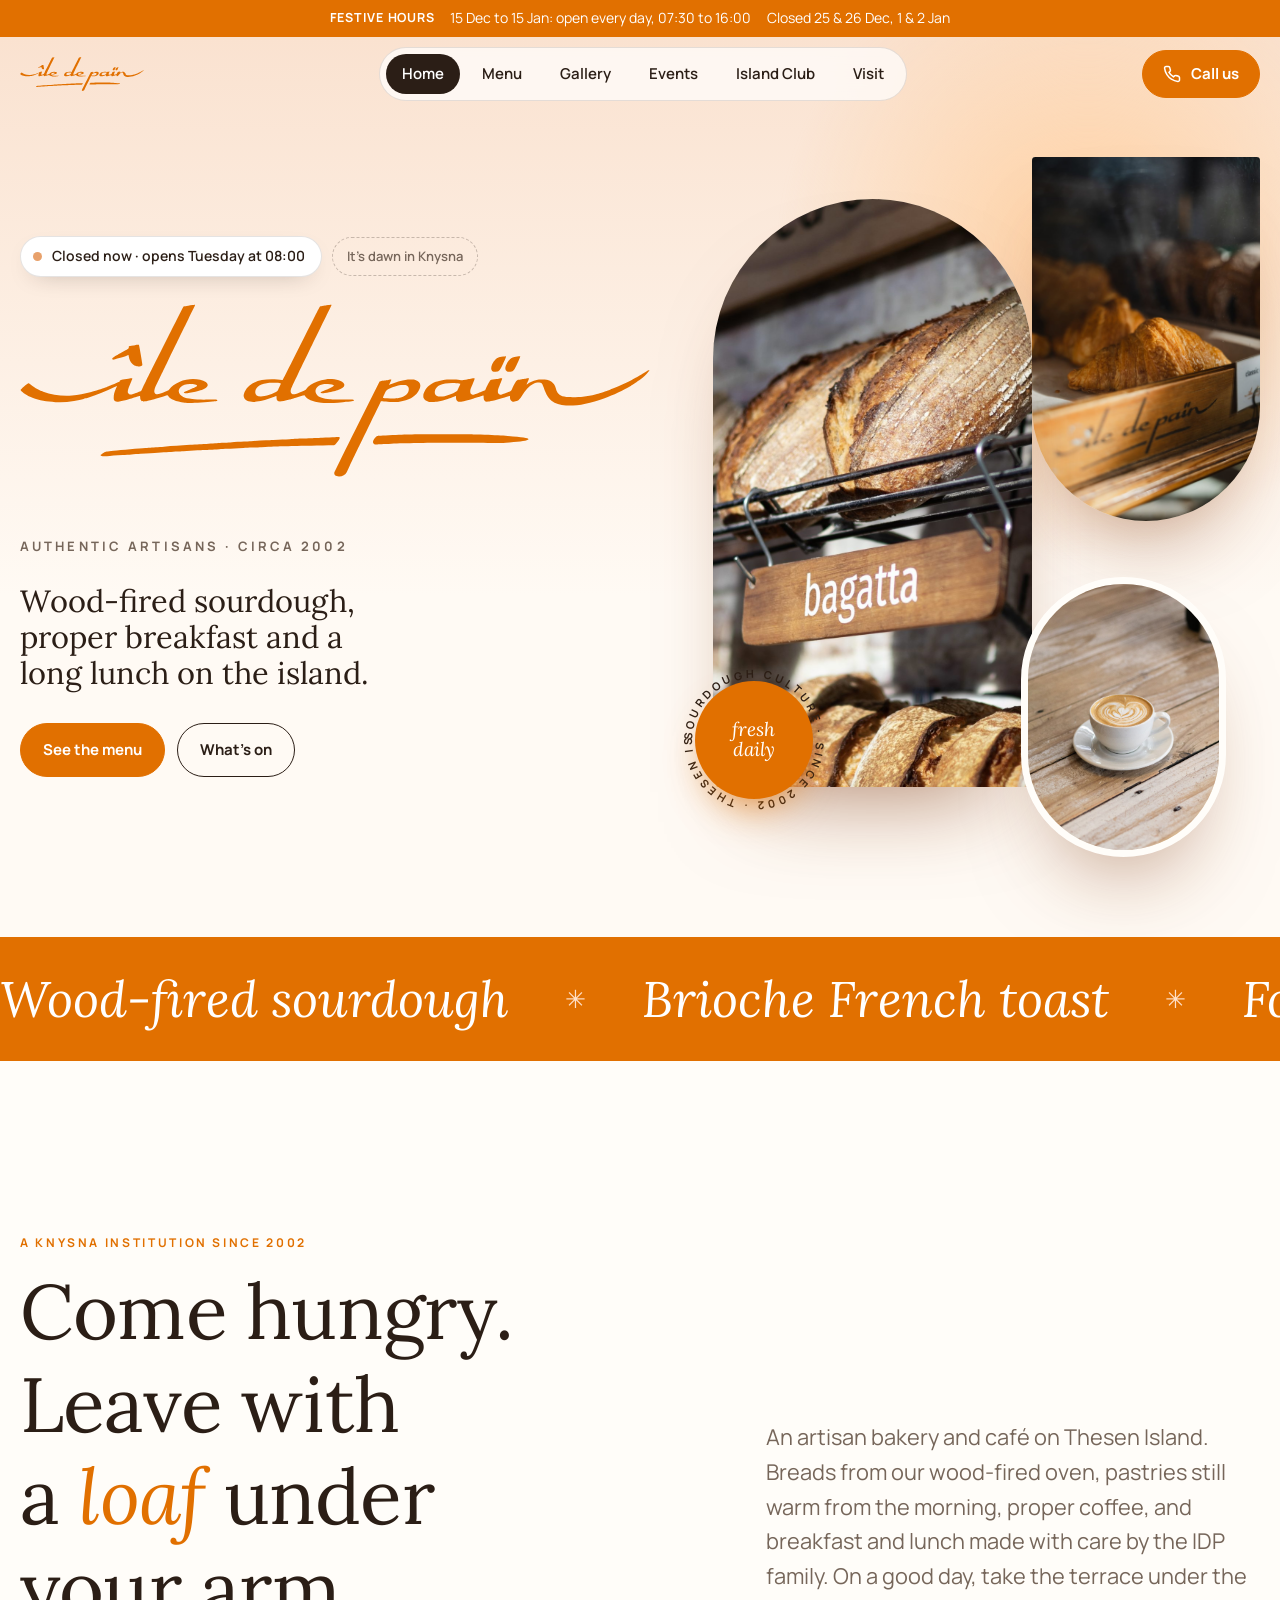
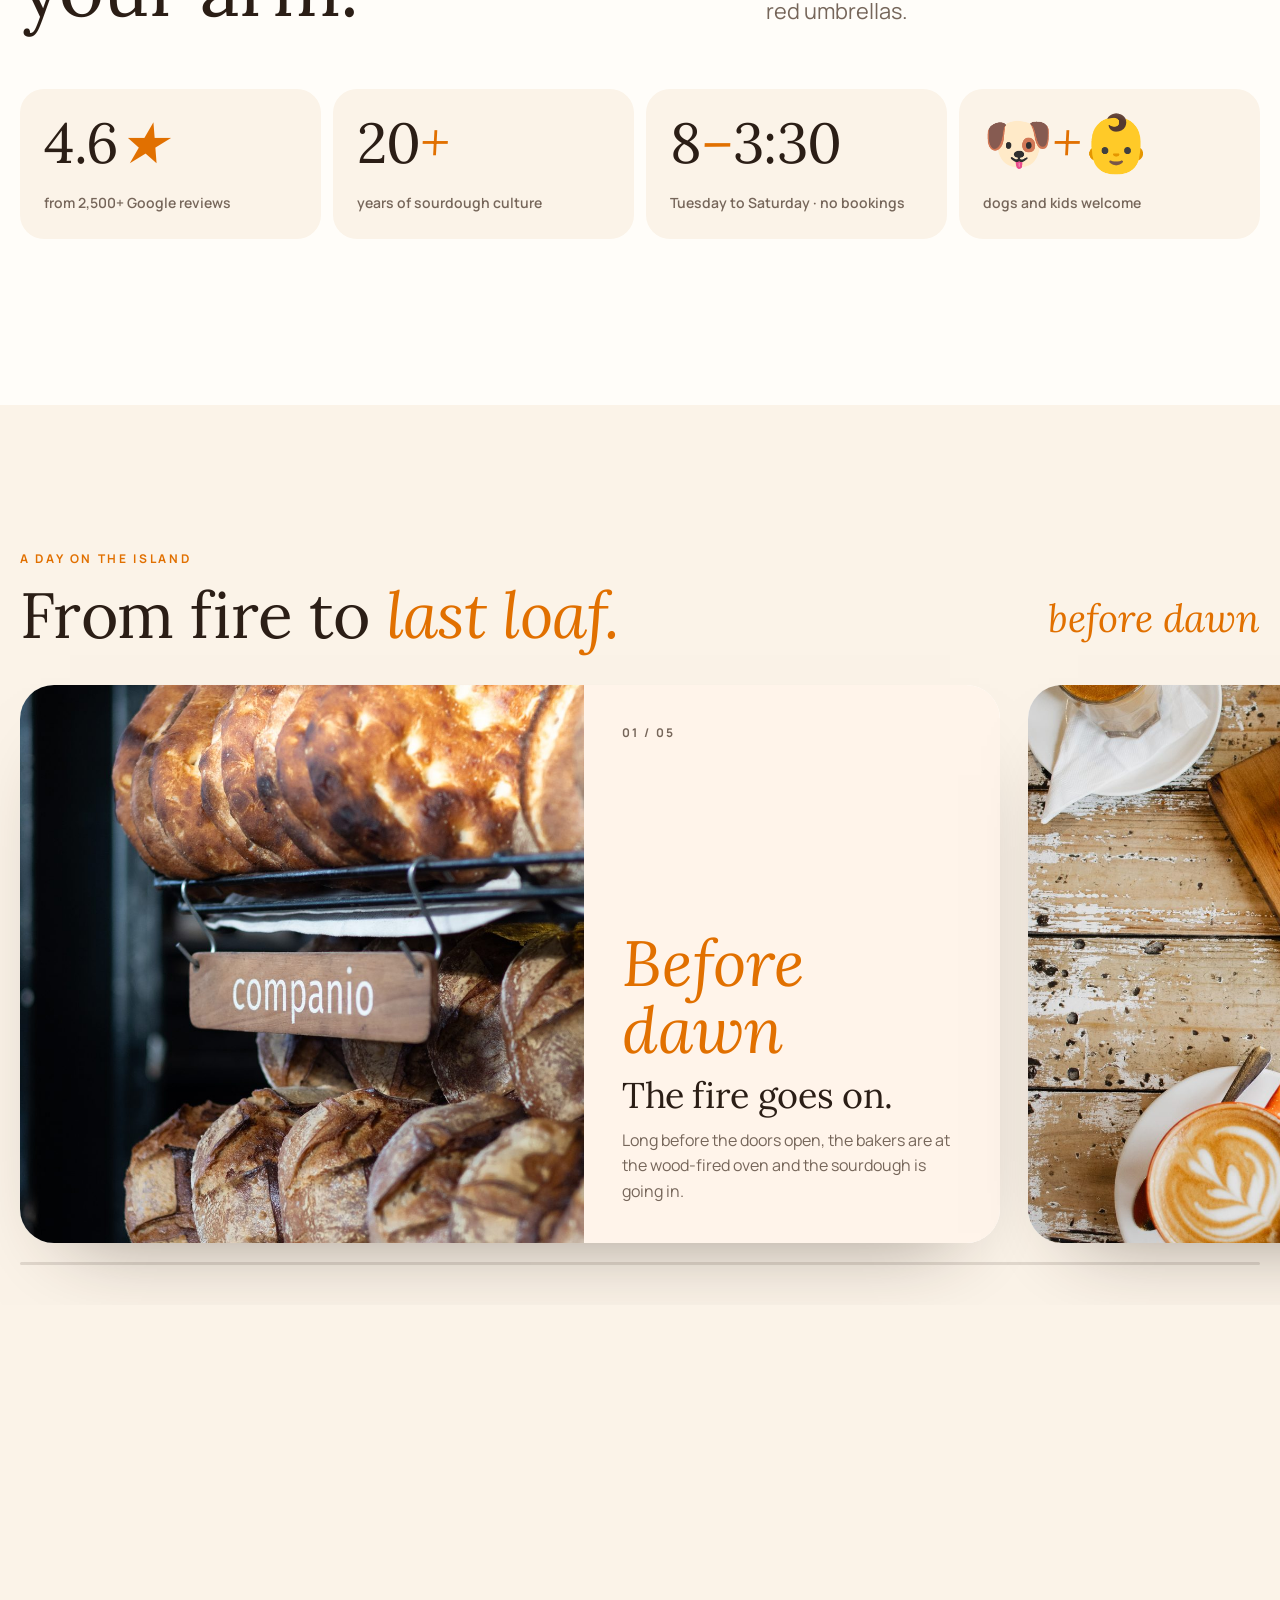
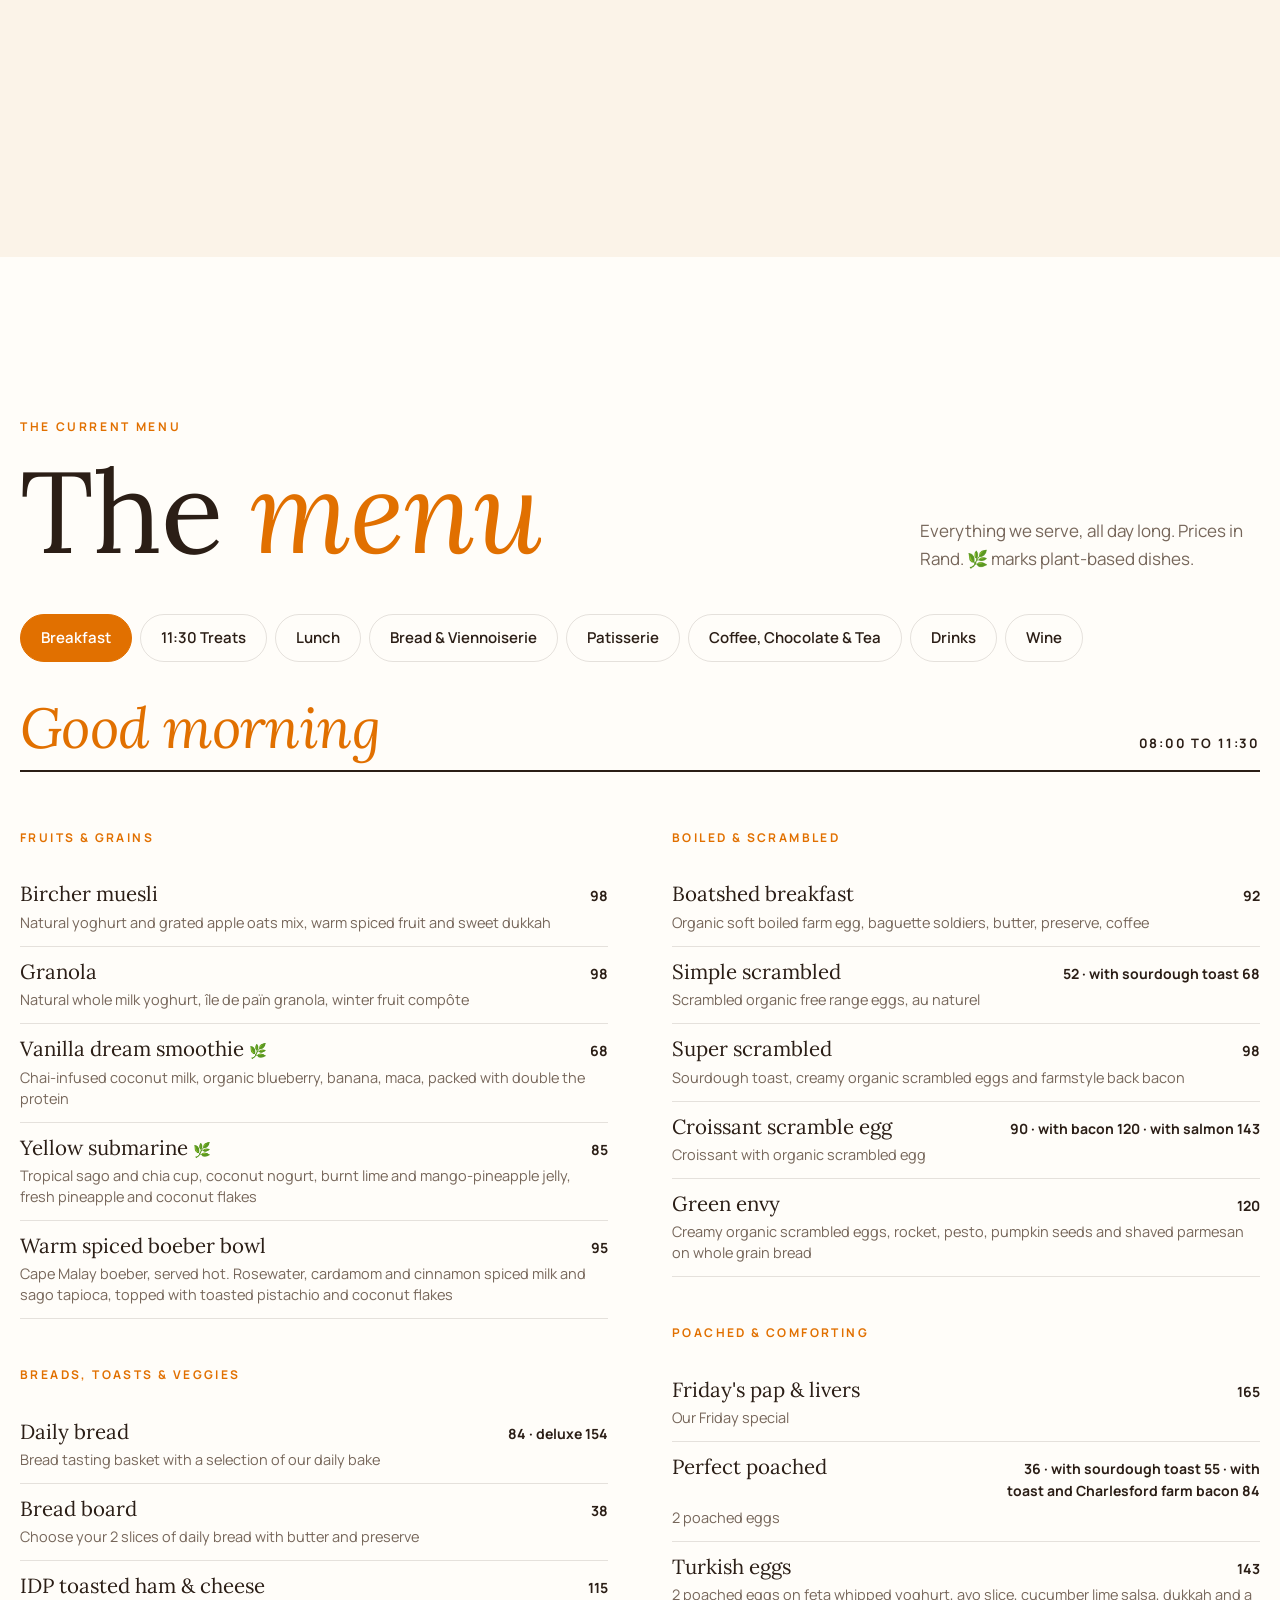
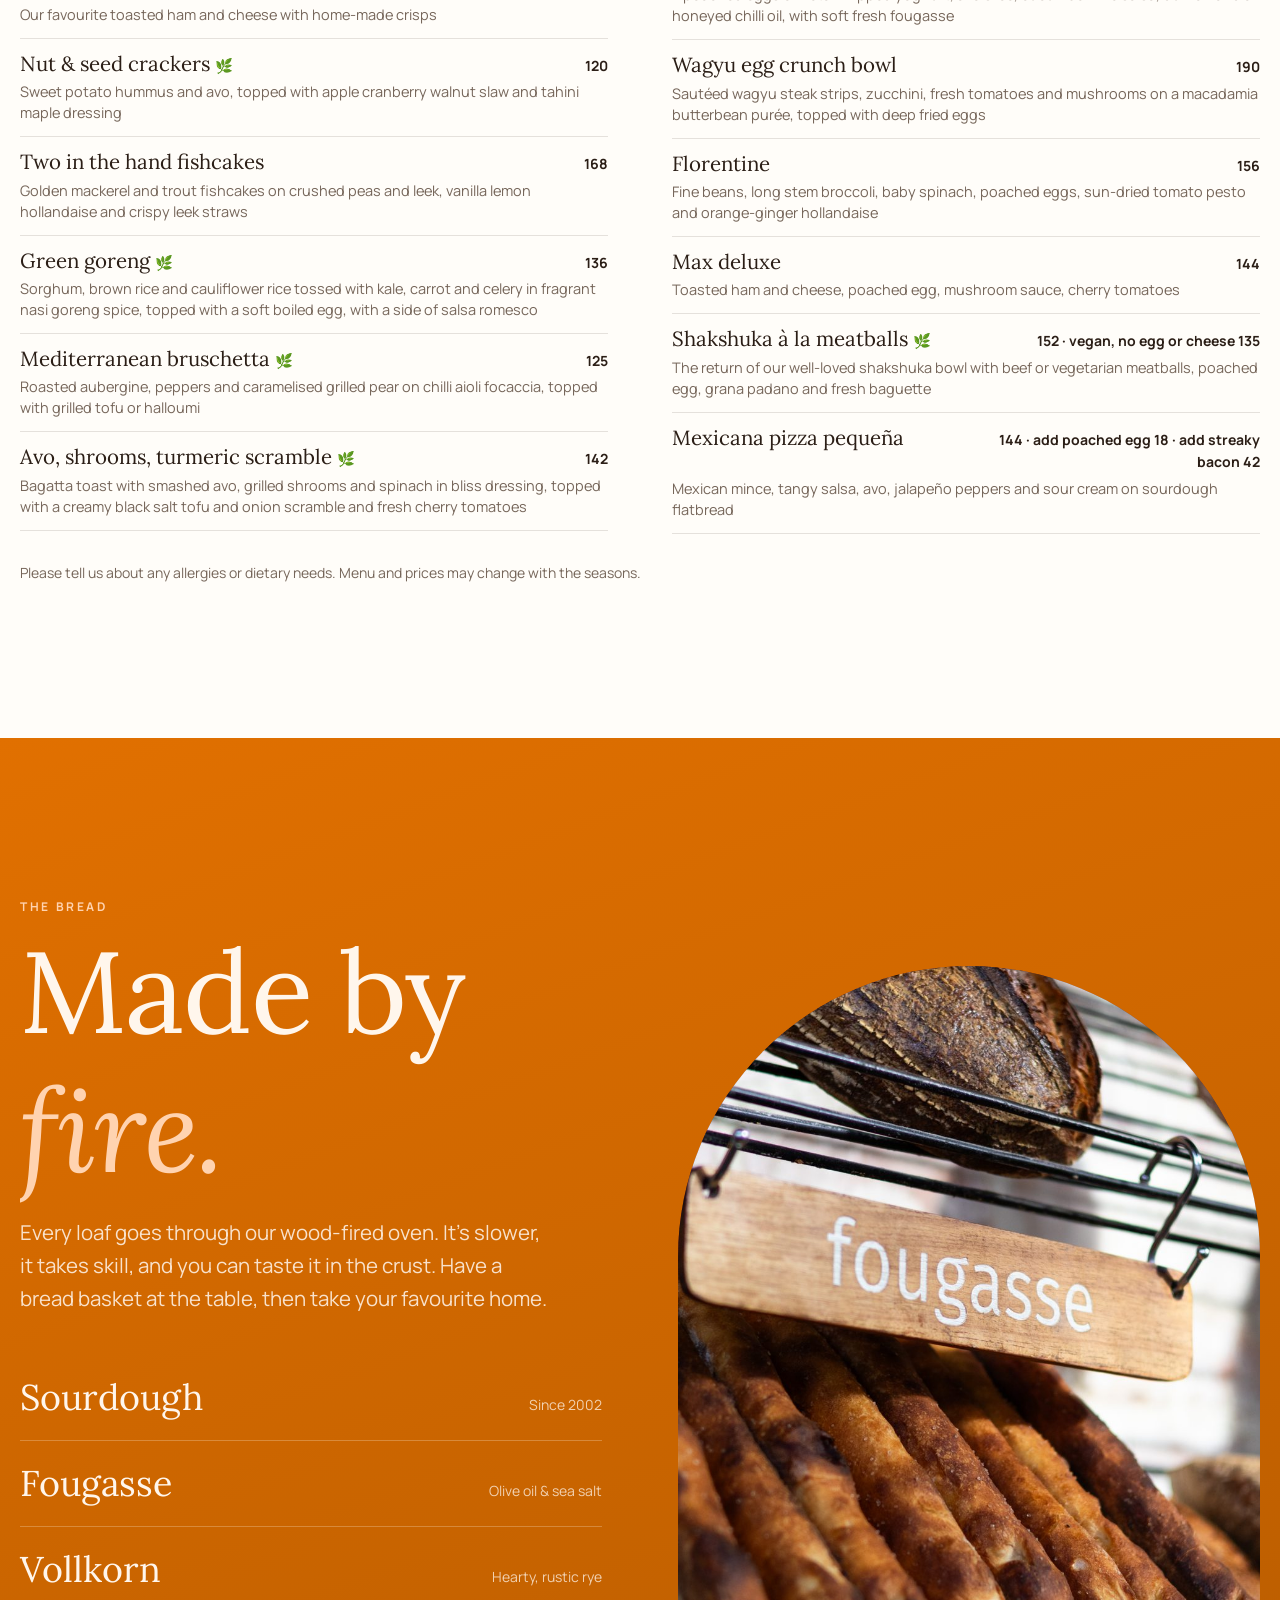
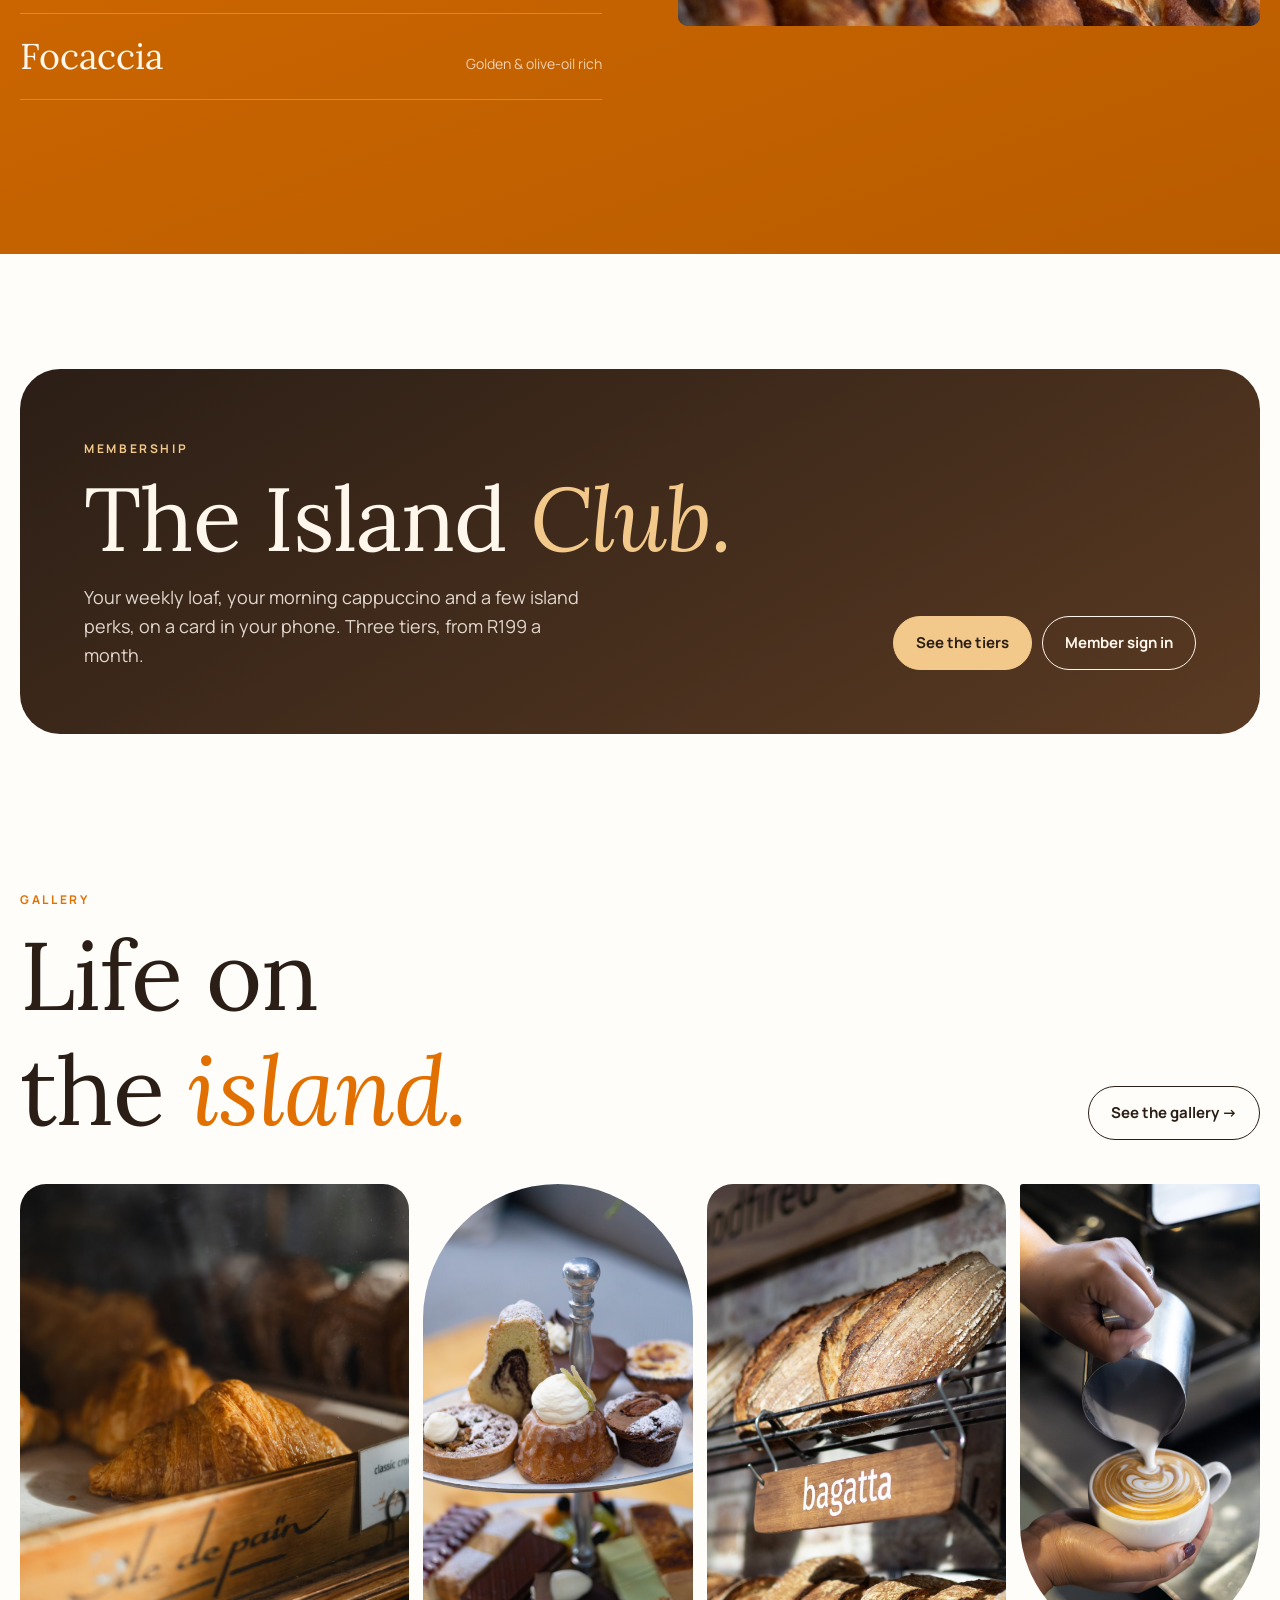
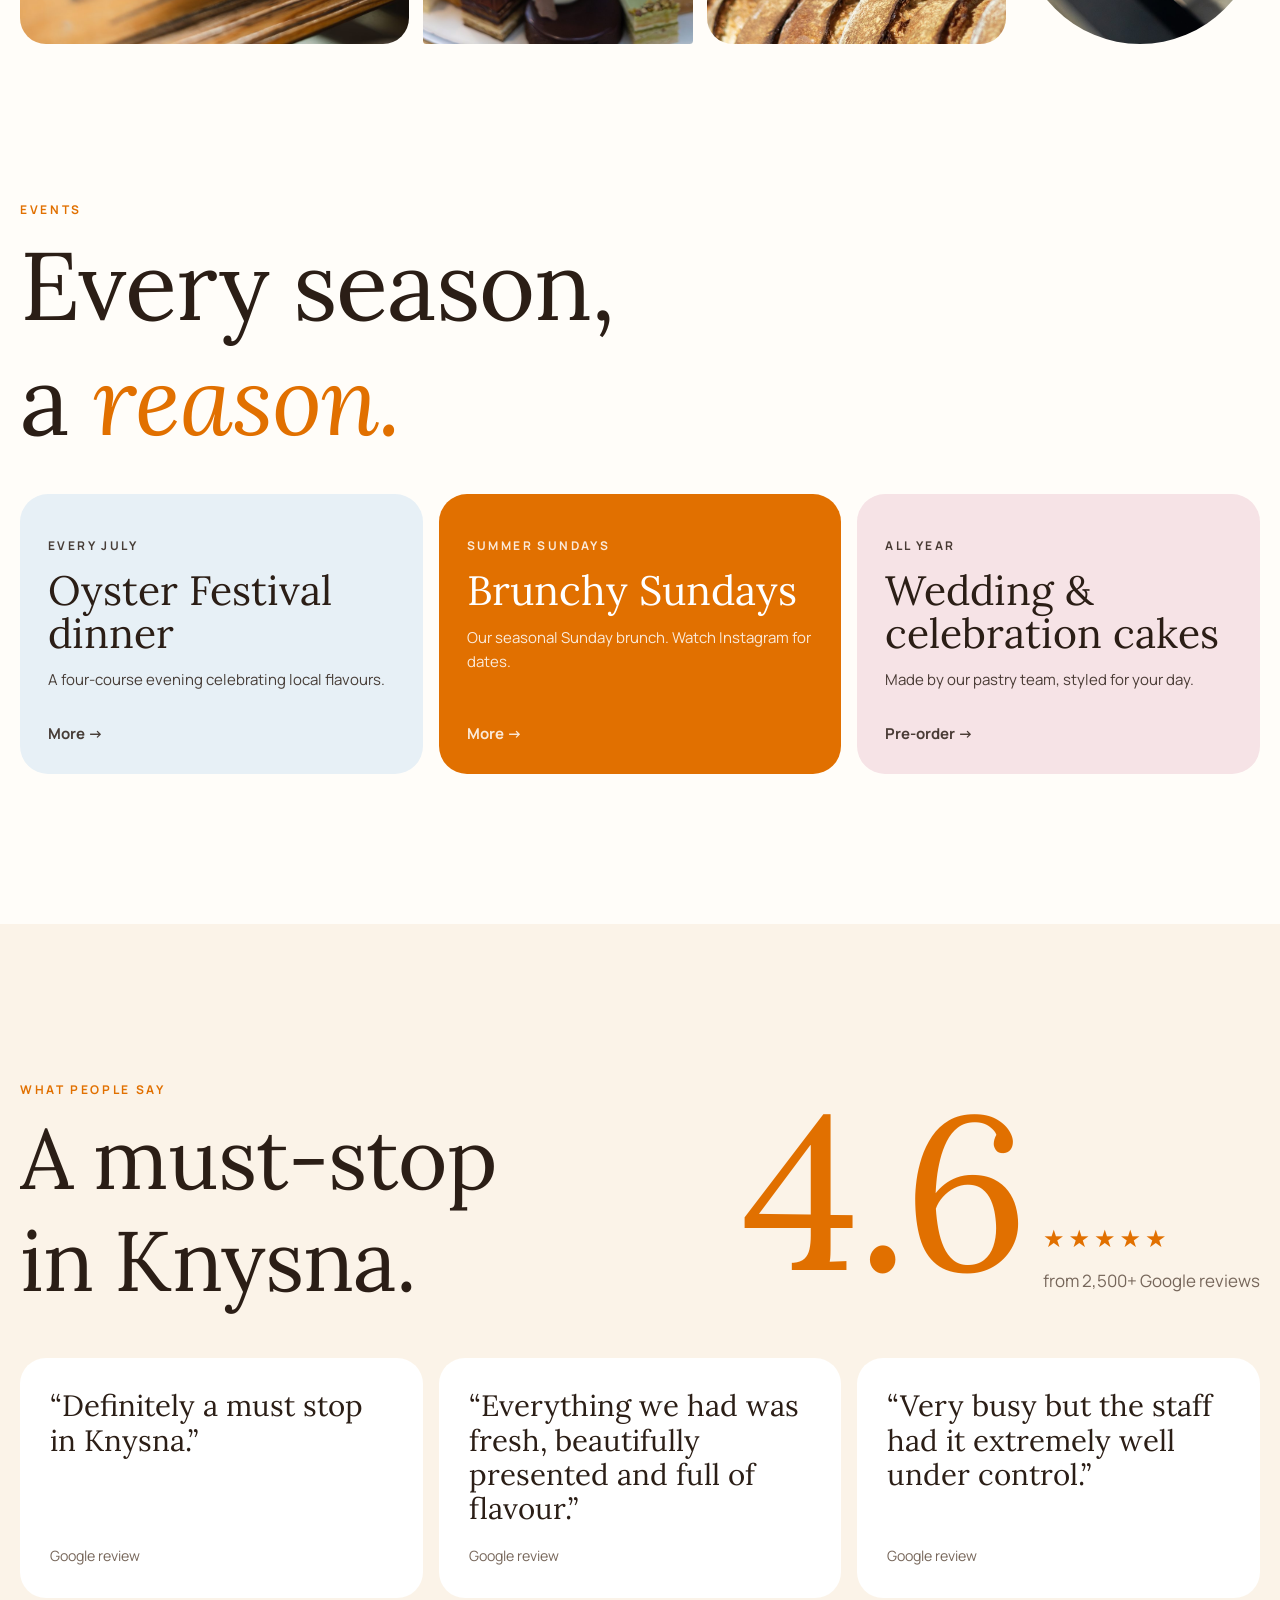
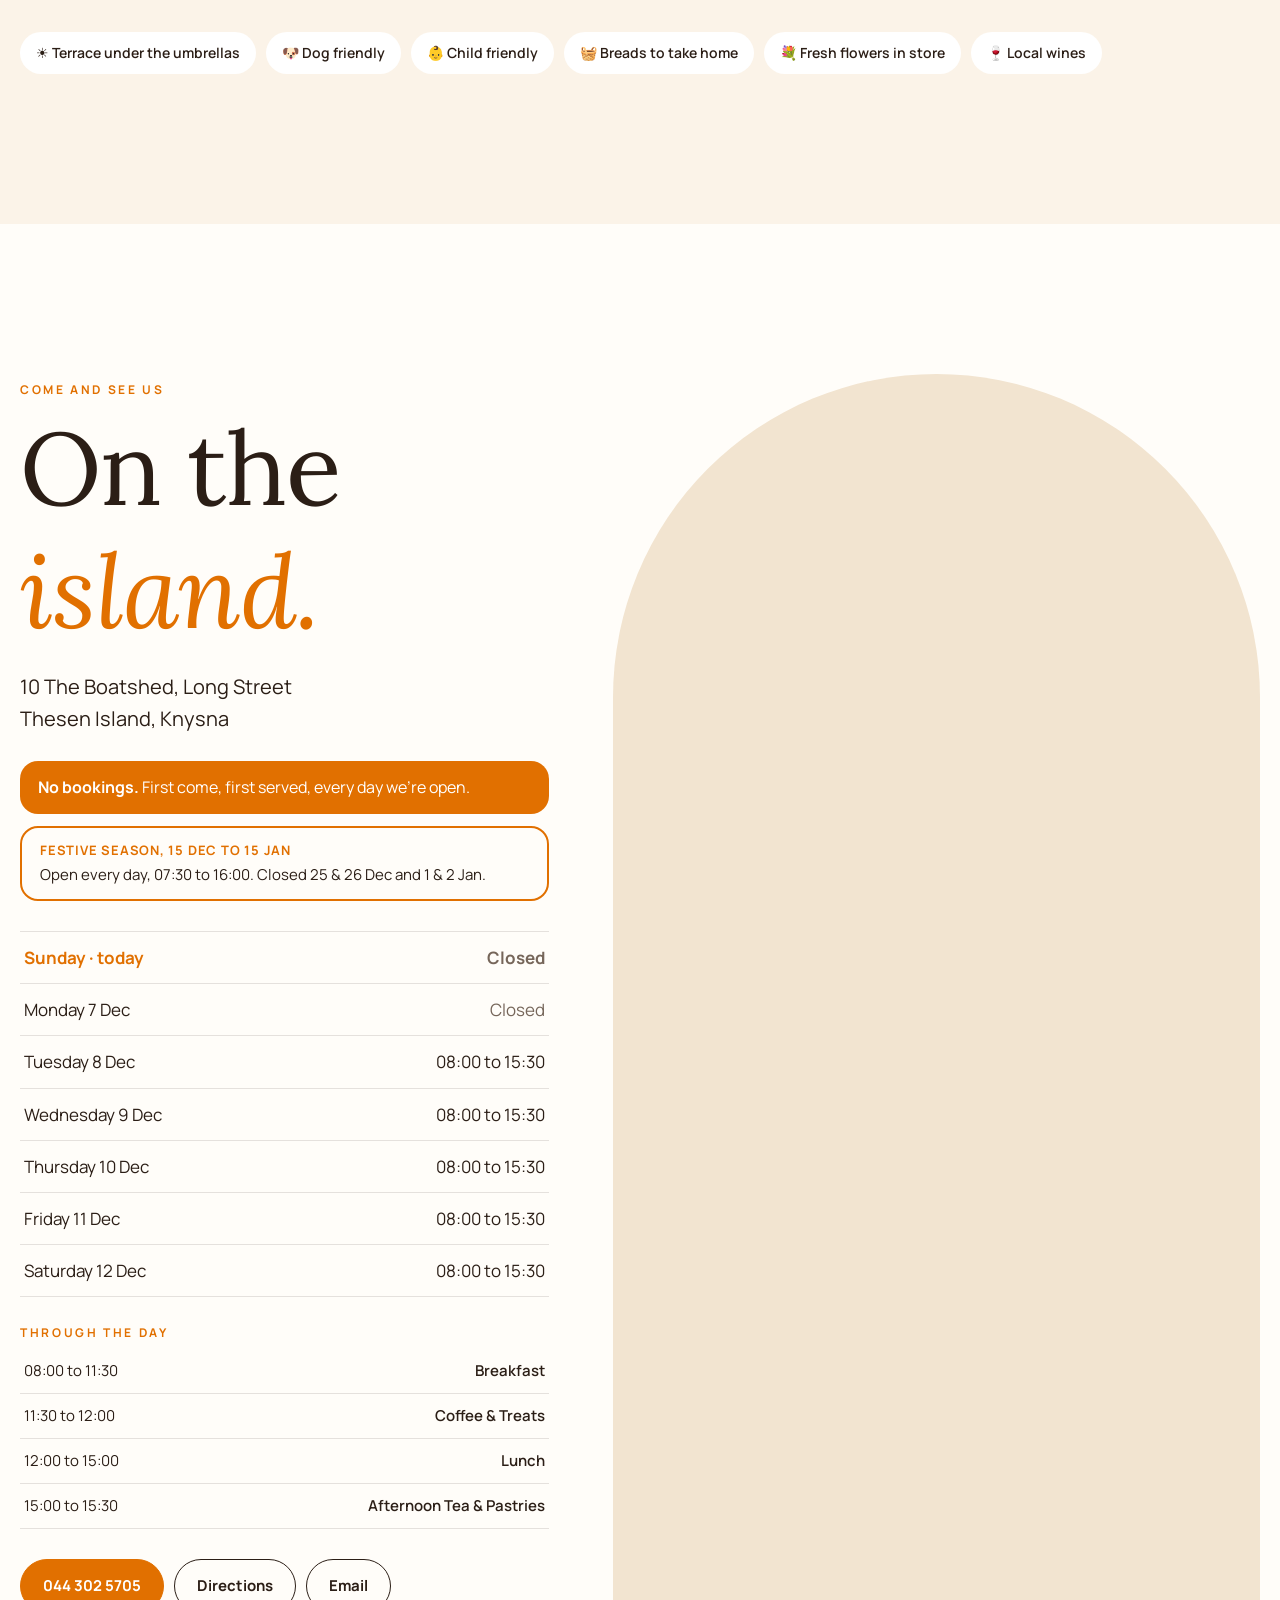
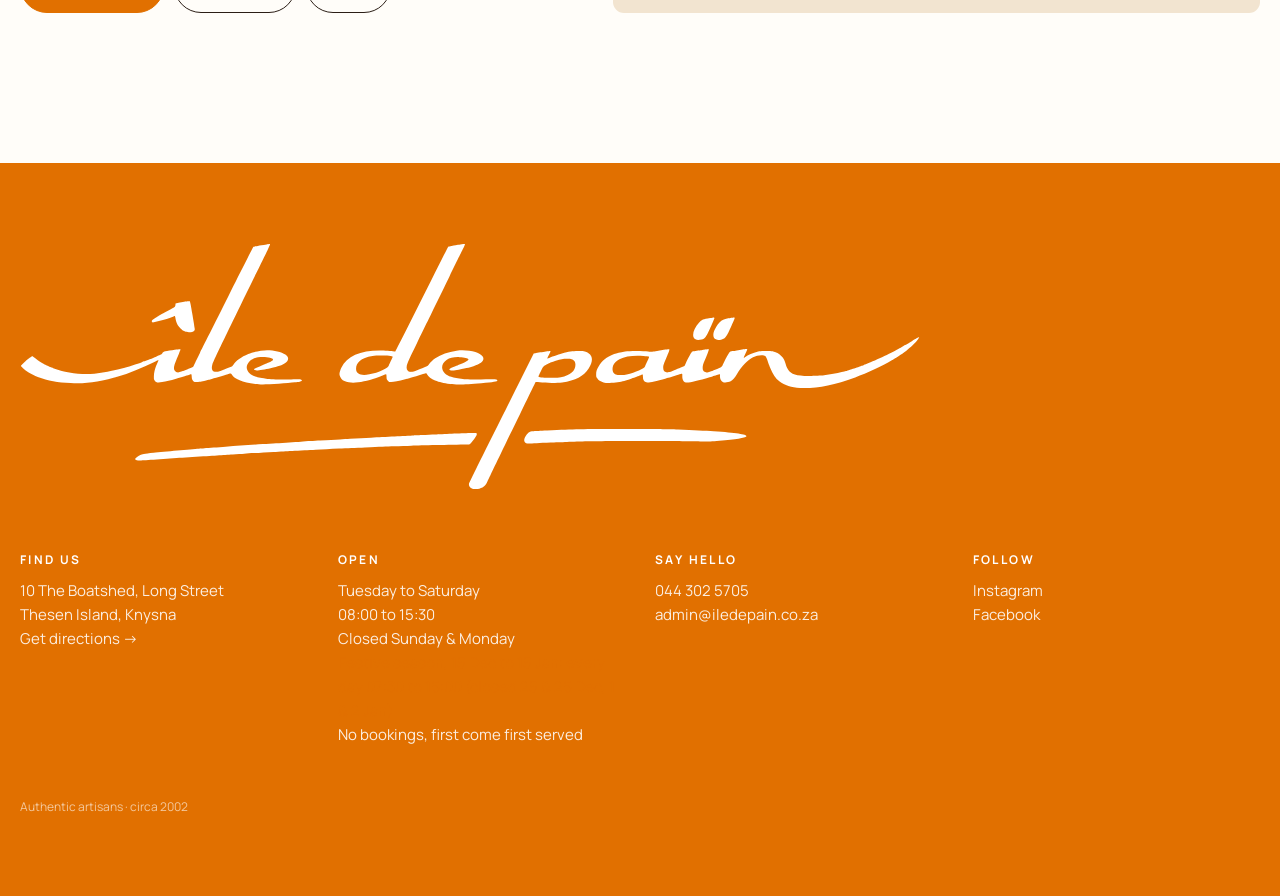
==== commit d39712a5: "Festive season hours: banner, Visit note, footer, and live status/hours (15 Dec to 15 Jan, 07:30 to " ====
--- a/index.html
+++ b/index.html
@@ -143,6 +143,7 @@
 .cb p{margin-top:18px;max-width:46ch;color:rgba(255,246,236,.85);font-size:18px}
 .cbb{display:flex;gap:10px;flex-wrap:wrap}
 .cb .btn.fill{background:#F2C98A;border-color:#F2C98A;color:#2B1E16}
+.festnote{margin-top:12px;border:2px solid var(--ember);color:var(--ink);border-radius:18px;padding:12px 18px;font-size:15px}.festnote b{display:block;color:var(--ember);font-size:13px;letter-spacing:.06em;text-transform:uppercase;margin-bottom:2px}
 .nobook{margin-top:26px;background:var(--ember);color:#fff;border-radius:18px;padding:14px 18px;font-size:16px}
 .service{margin-top:26px}
 .service [data-service] div{display:flex;justify-content:space-between;gap:12px;padding:10px 4px;border-bottom:1px solid var(--line);font-size:15px}
@@ -326,6 +327,7 @@
       <h2 class="split" style="margin-top:14px">On the<br><span class="it">island.</span></h2>
       <p class="addr rv">10 The Boatshed, Long Street<br>Thesen Island, Knysna</p>
       <div class="nobook rv"><b>No bookings.</b> First come, first served, every day we're open.</div>
+      <div class="festnote rv"><b>Festive season, 15 Dec to 15 Jan</b>Open every day, 07:30 to 16:00. Closed 25 &amp; 26 Dec and 1 &amp; 2 Jan.</div>
       <div class="hours rv" data-hours></div>
       <div class="service rv"><span class="eyebrow">Through the day</span><div data-service></div></div>
       <div class="ctas rv">
--- a/assets/site.css
+++ b/assets/site.css
@@ -125,3 +125,9 @@
 .drawer .dlogo{height:40px;width:auto;display:block}
 footer .big .flogo{display:block;width:min(100%,900px);height:auto}
 .curtain .clogo{width:min(60vw,420px);height:auto}
+
+.festbar{position:relative;z-index:60;background:var(--ember);color:#fff;font-size:14px;line-height:1.35;text-align:center;padding:9px 16px;display:flex;flex-wrap:wrap;justify-content:center;gap:4px 16px}
+.festbar b{font-weight:700;letter-spacing:.06em;text-transform:uppercase;font-size:12.5px;align-self:center}
+[data-hours] .fest span:last-child{color:var(--ember);font-weight:600}
+.ffest{color:var(--ember)}
+@media (max-width:600px){.festbar{font-size:13px;padding:8px 12px}.festbar span:last-child{opacity:.9}}
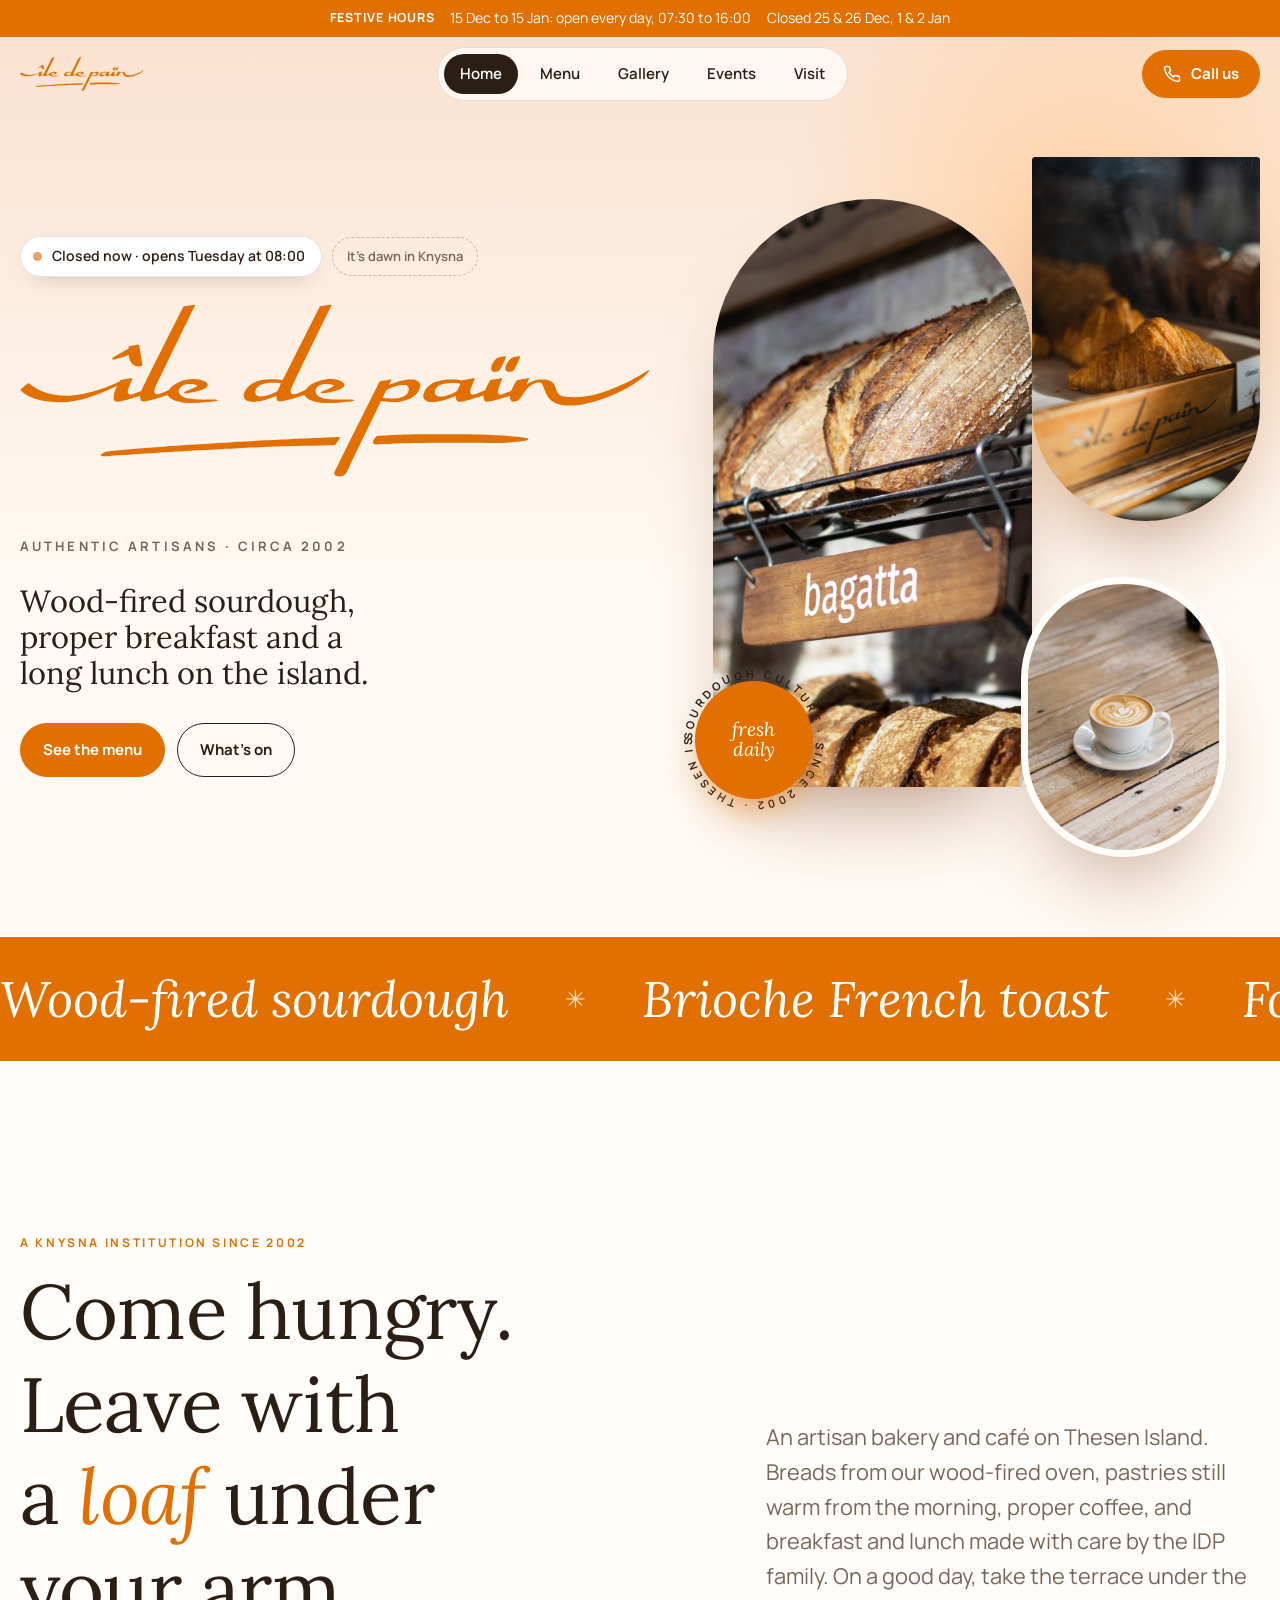
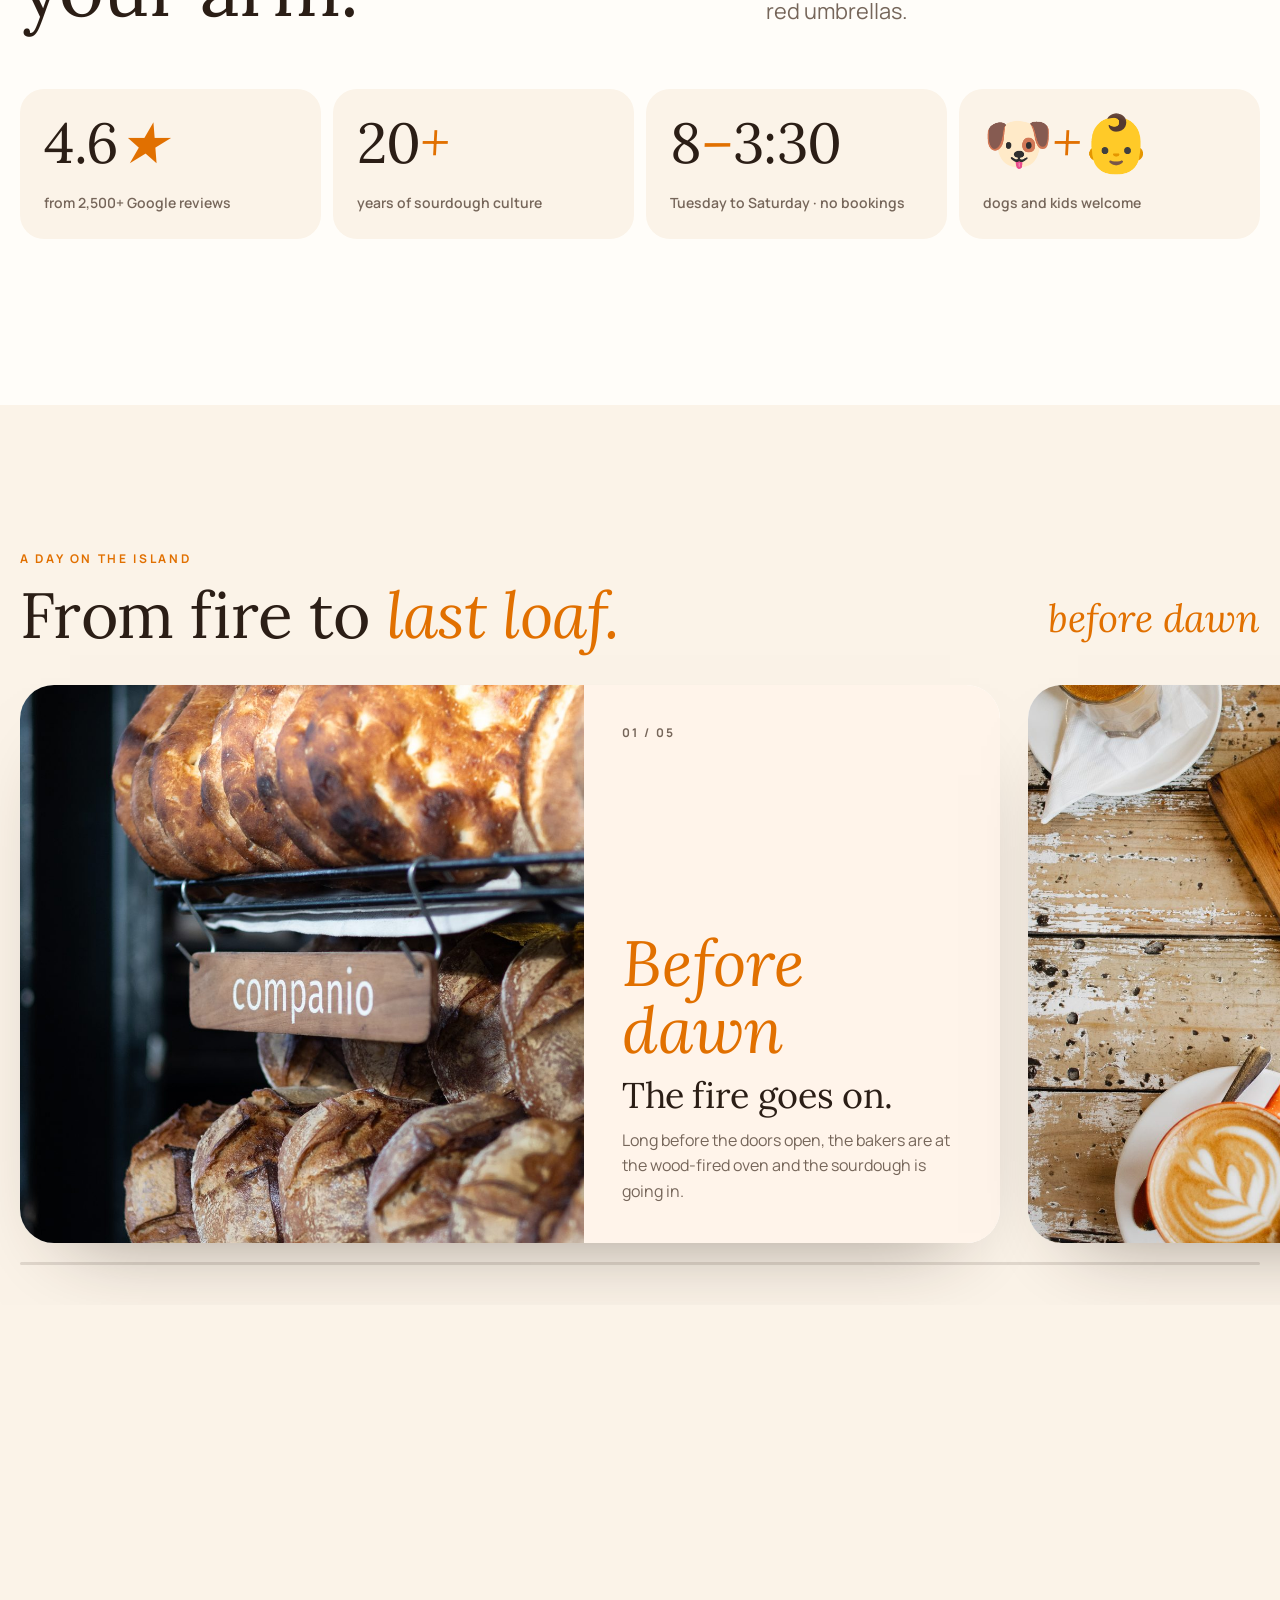
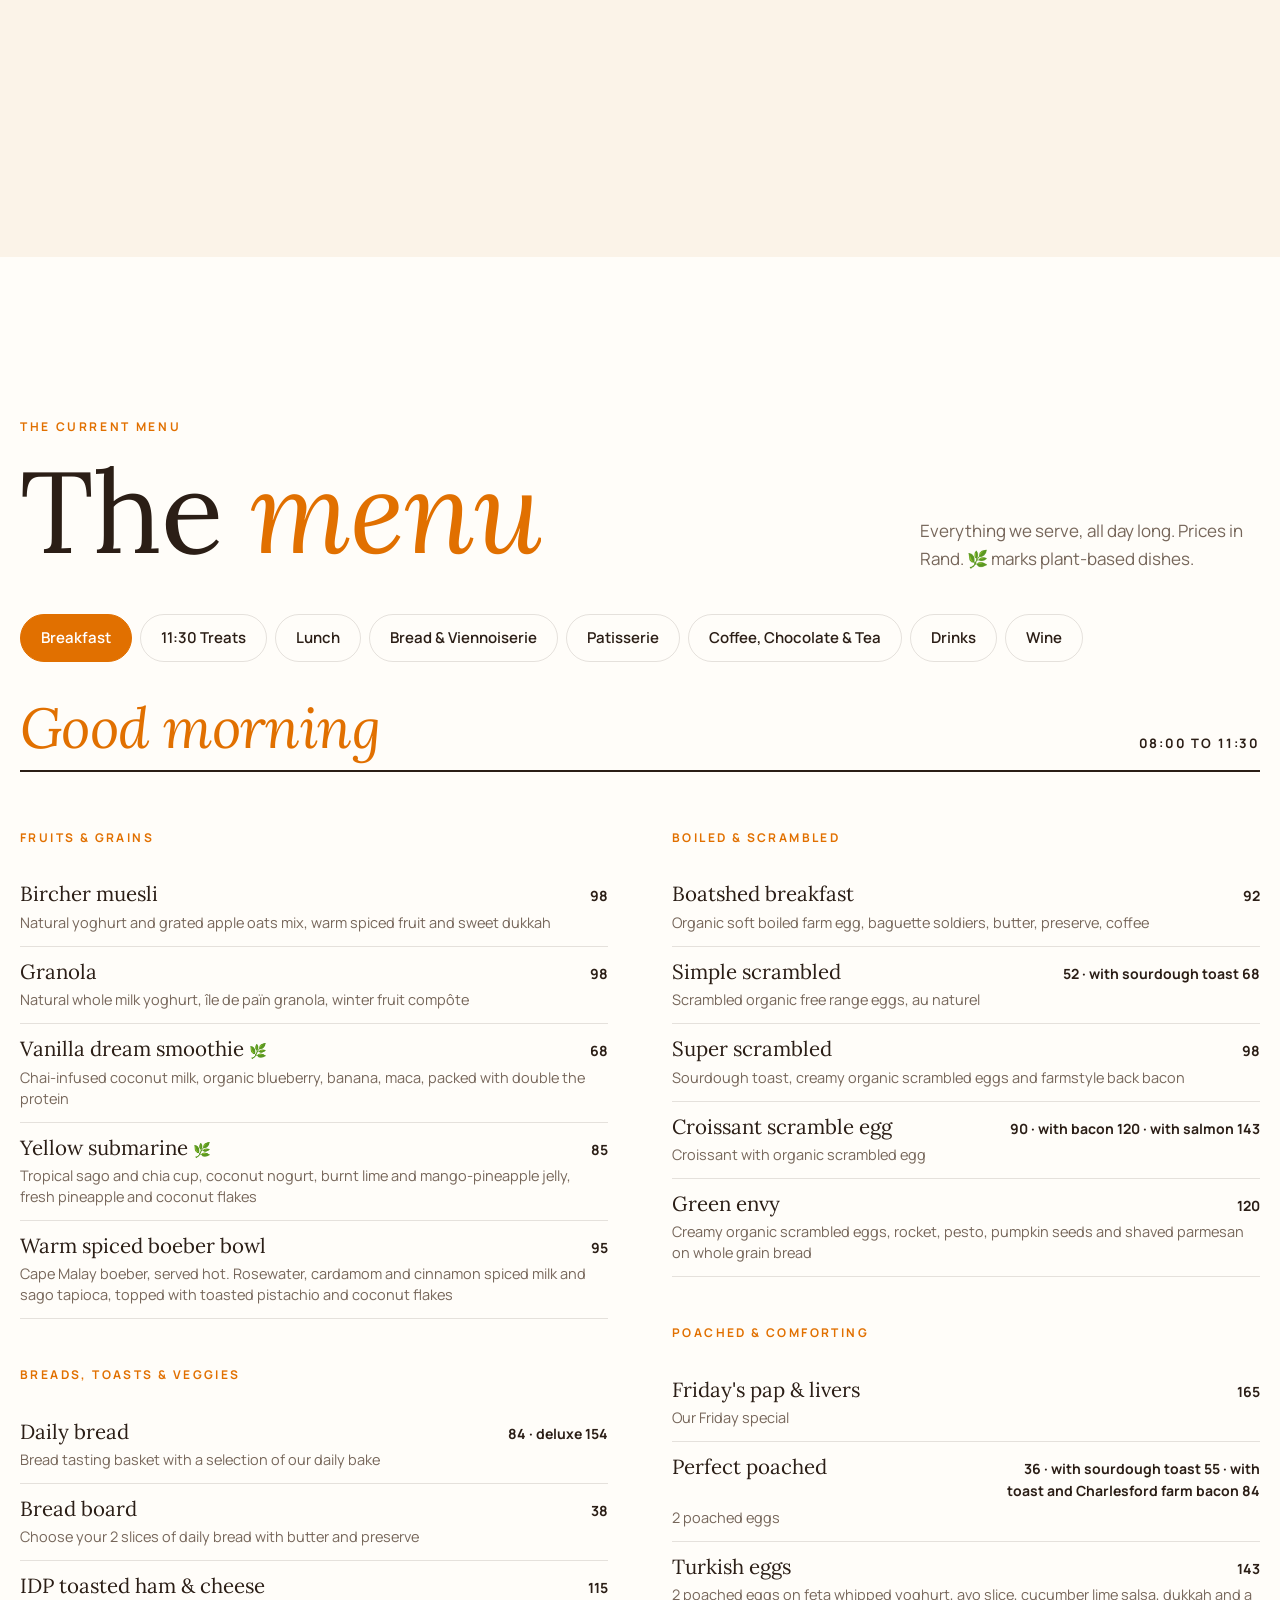
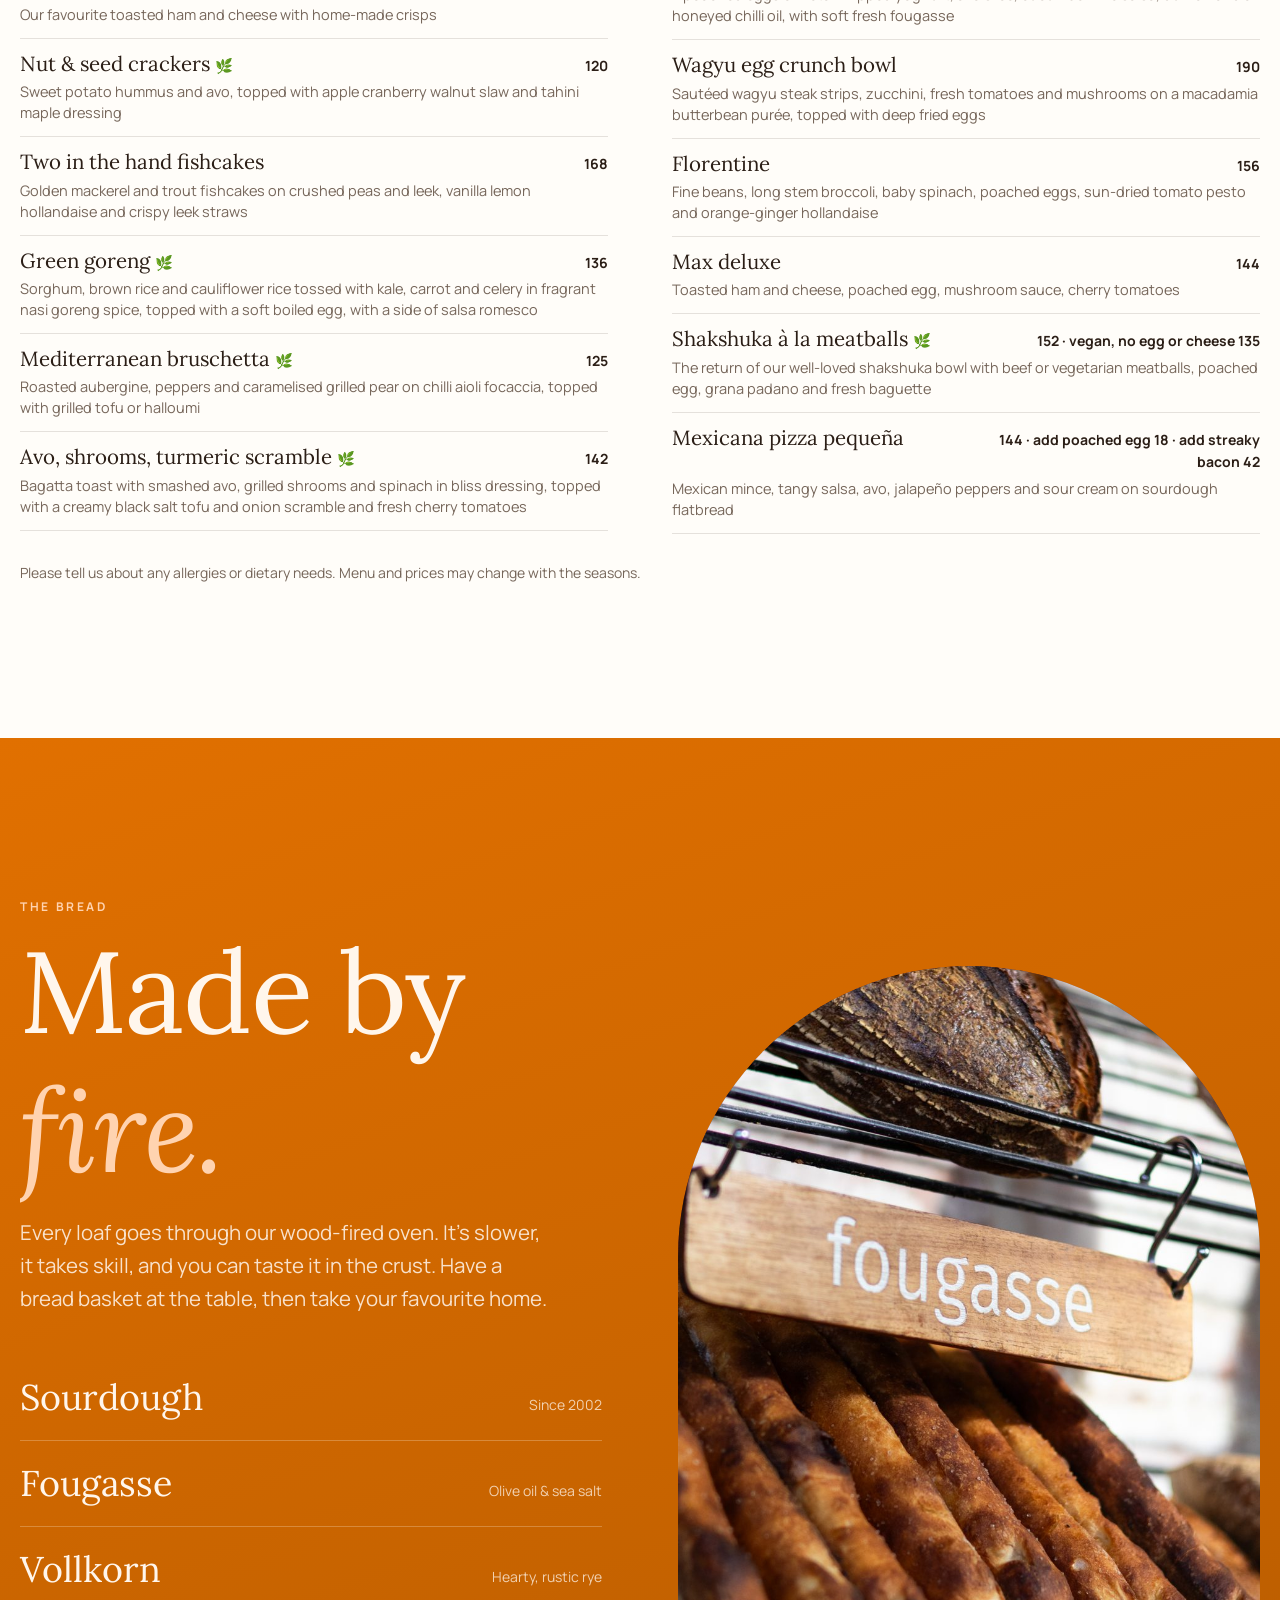
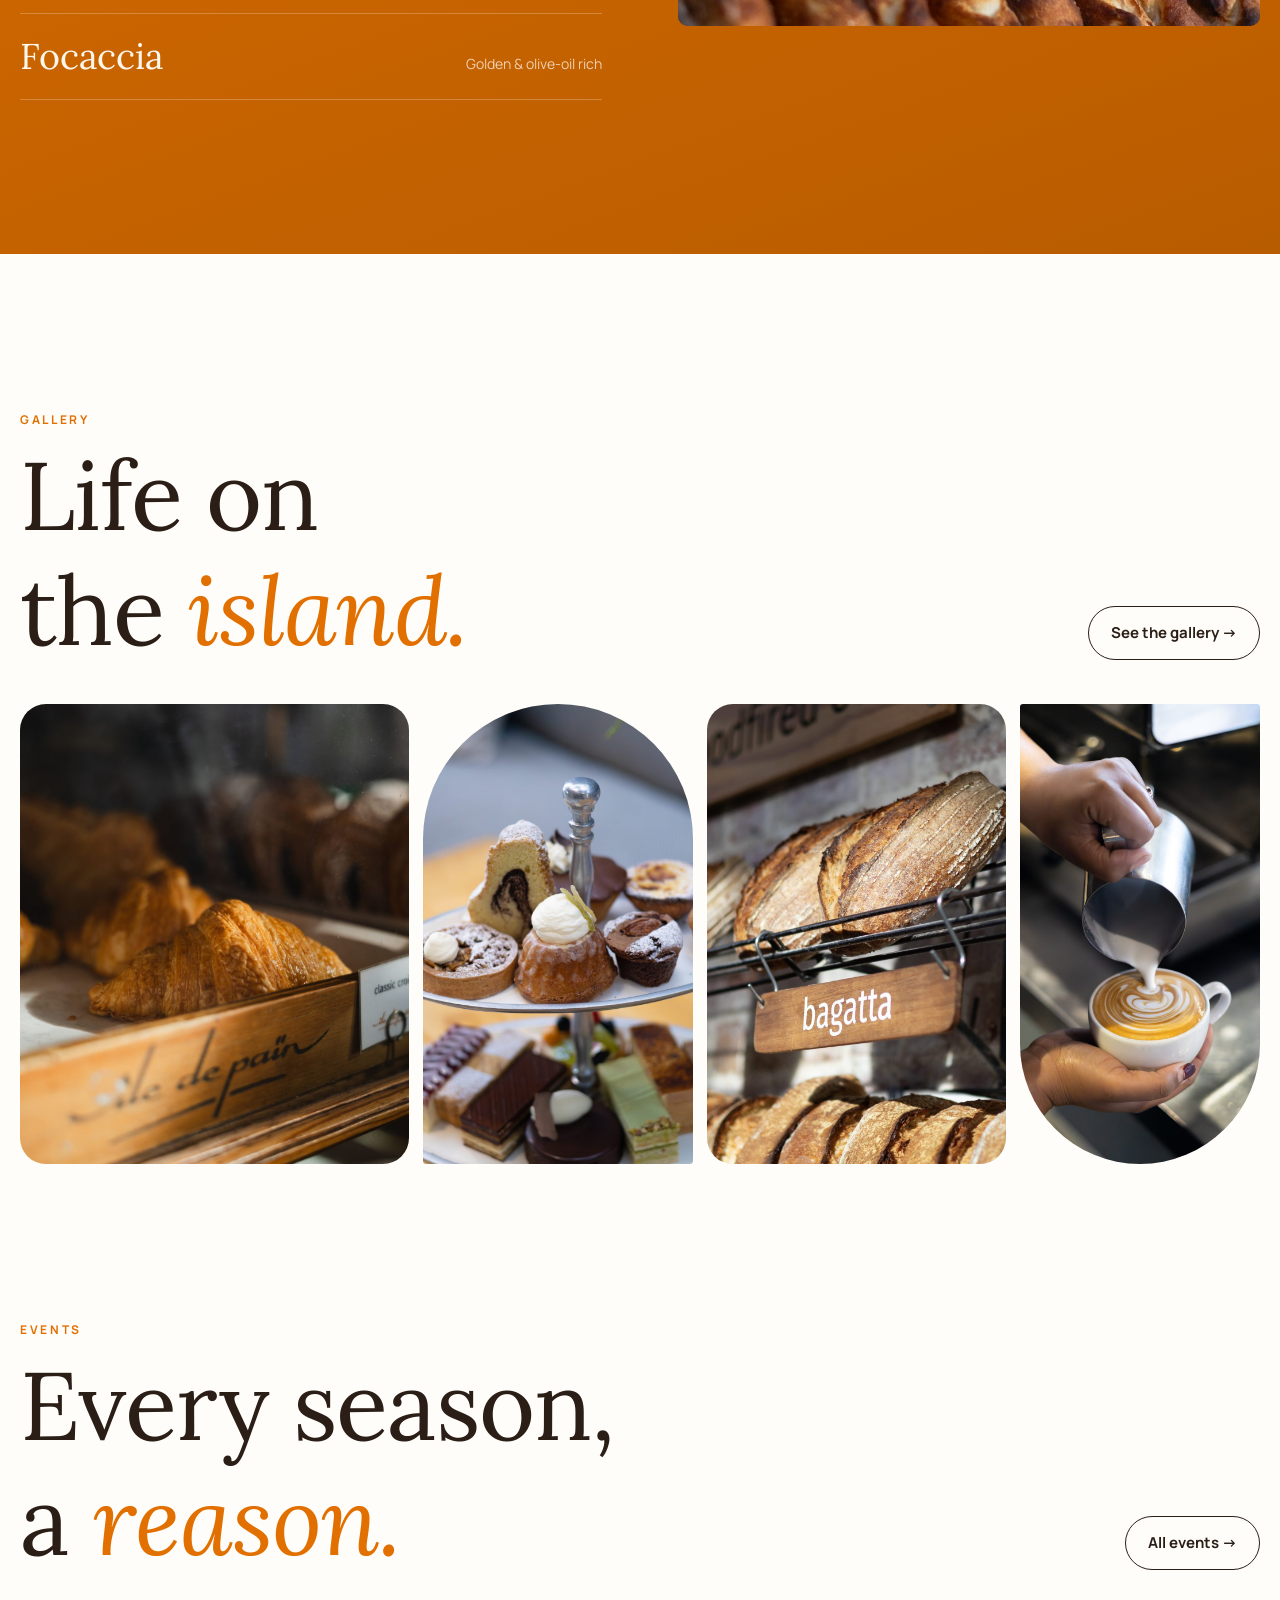
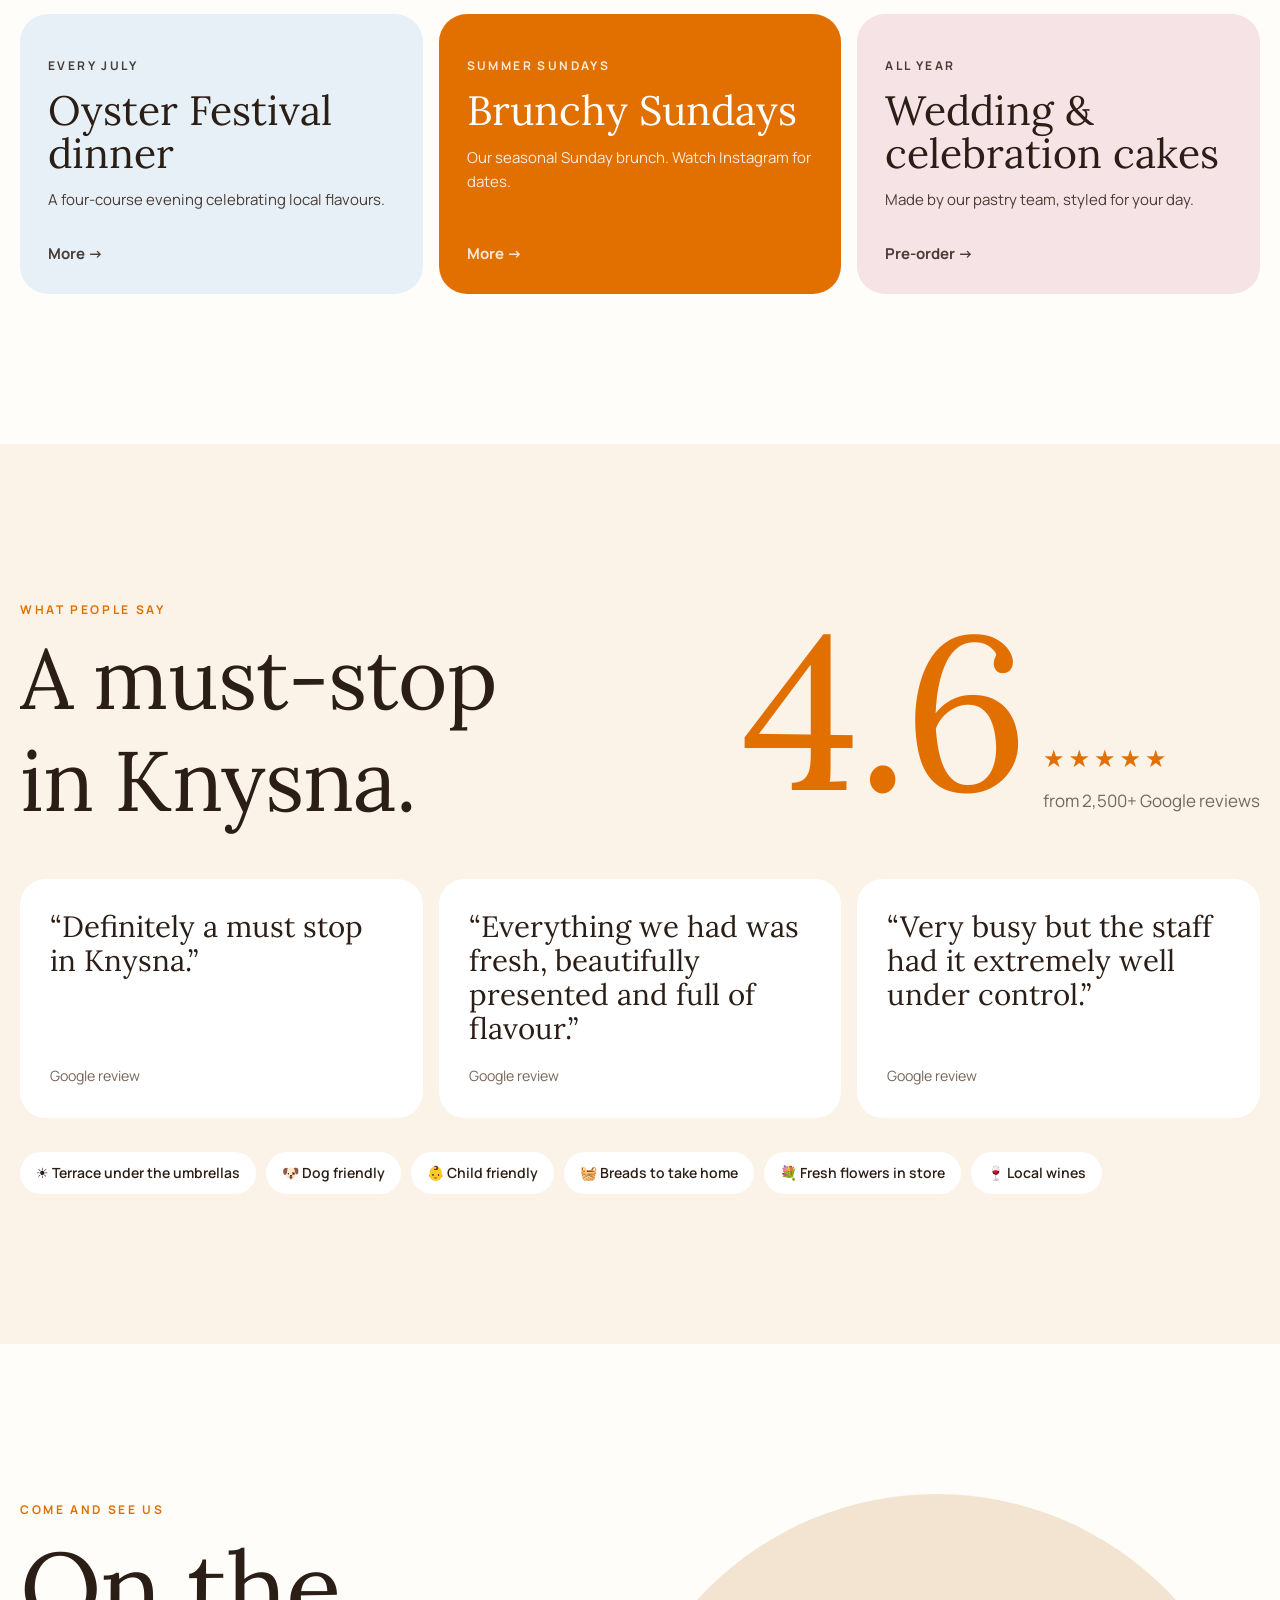
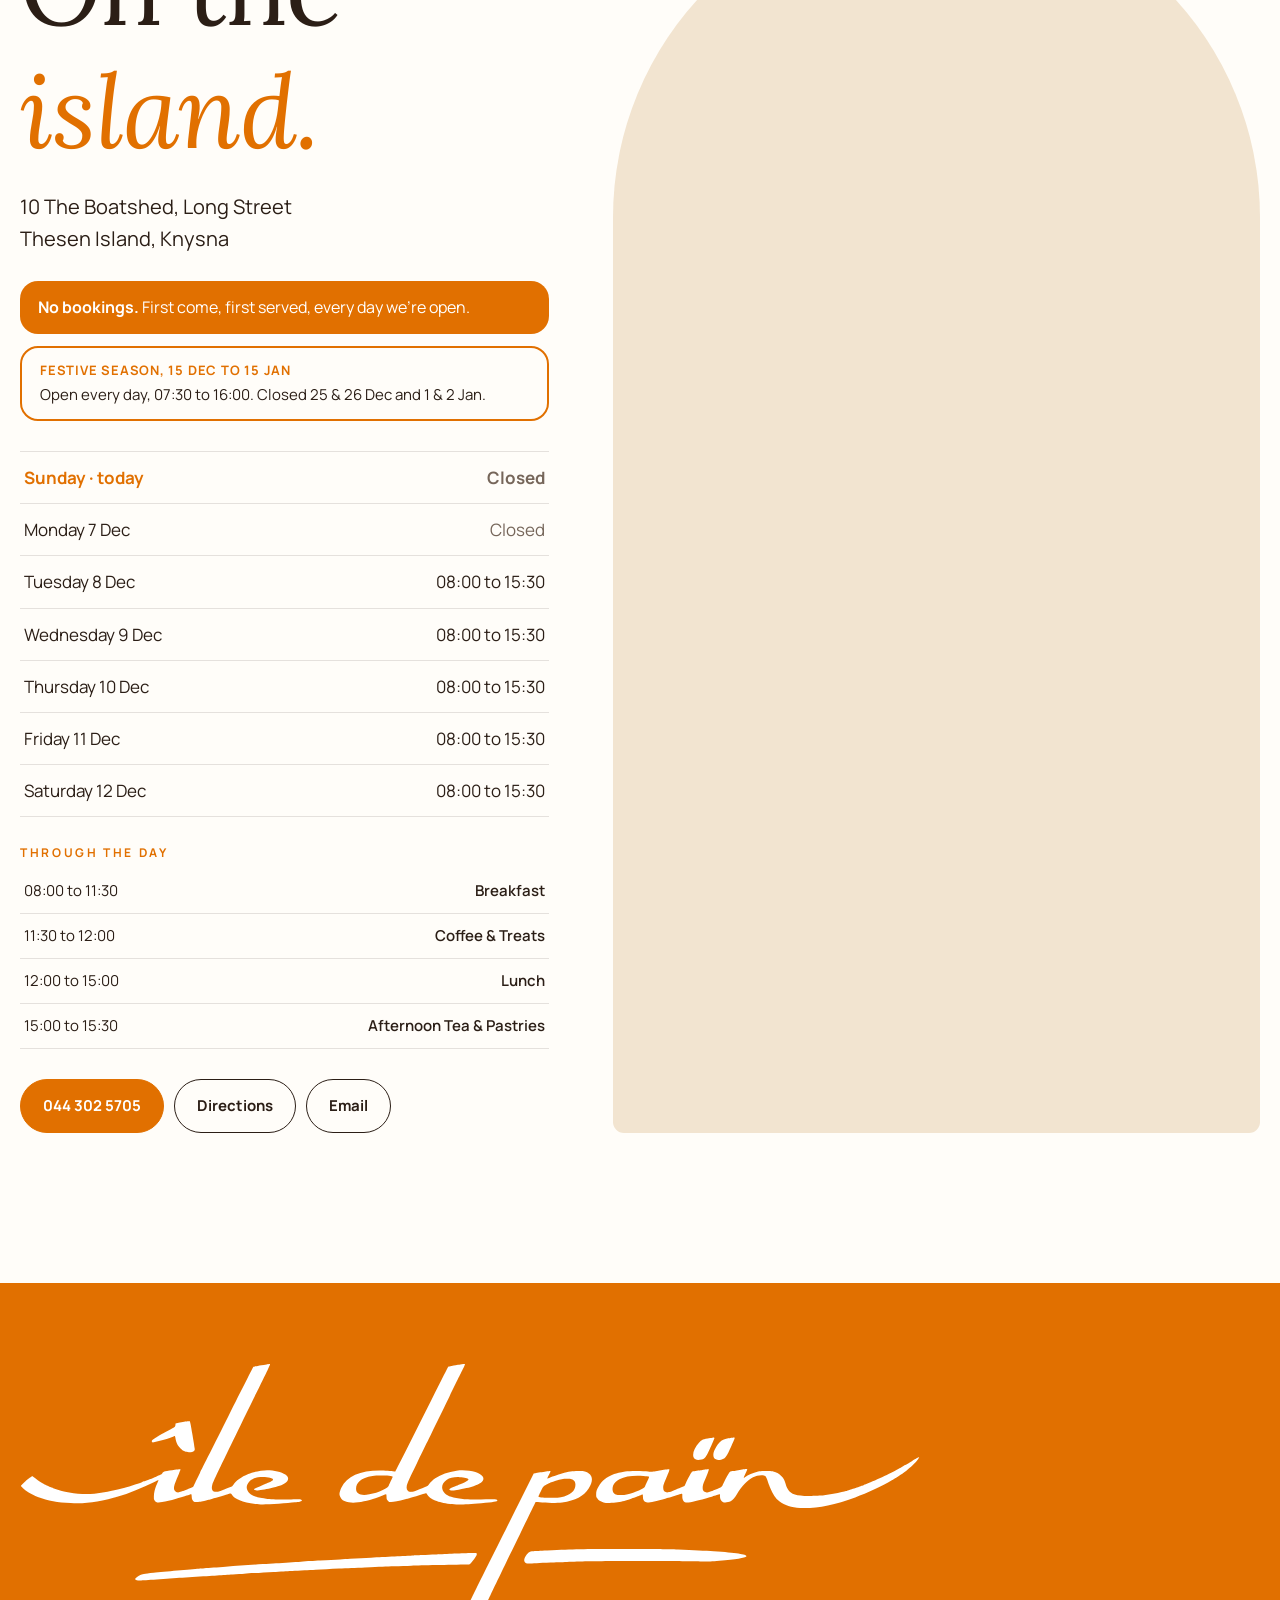
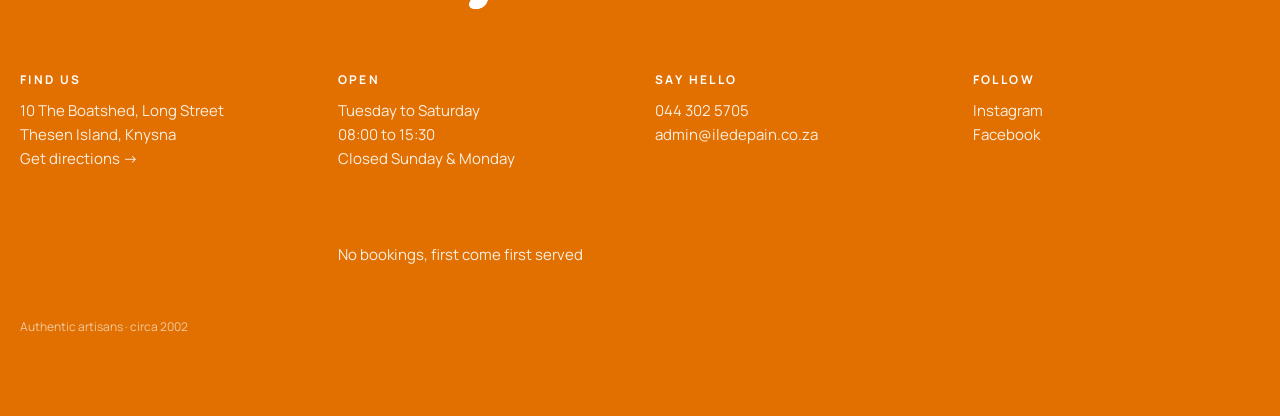
==== commit 76cacae3: "Hide Island Club for now: remove nav link and homepage band, redirect /club and member app to home C" ====
--- a/index.html
+++ b/index.html
@@ -288,11 +288,6 @@
   </div>
 </section>
 
-<section class="clubband"><div class="wrap"><div class="cb rv">
-  <div><span class="eyebrow" style="color:#F2C98A">Membership</span><h2 style="margin-top:12px">The Island <em>Club.</em></h2><p>Your weekly loaf, your morning cappuccino and a few island perks, on a card in your phone. Three tiers, from R199 a month.</p></div>
-  <div class="cbb"><a class="btn fill" href="/club/">See the tiers</a><a class="btn" href="/club/app/" style="color:#FFF6EC">Member sign in</a></div>
-</div></div></section>
-
 <section class="teaser"><div class="wrap">
   <div class="head"><div><span class="eyebrow">Gallery</span><h2 class="split" style="margin-top:14px">Life on<br>the <span class="it">island.</span></h2></div><a class="btn rv" href="/gallery/">See the gallery →</a></div>
   <div class="strip rv" id="strip"></div>
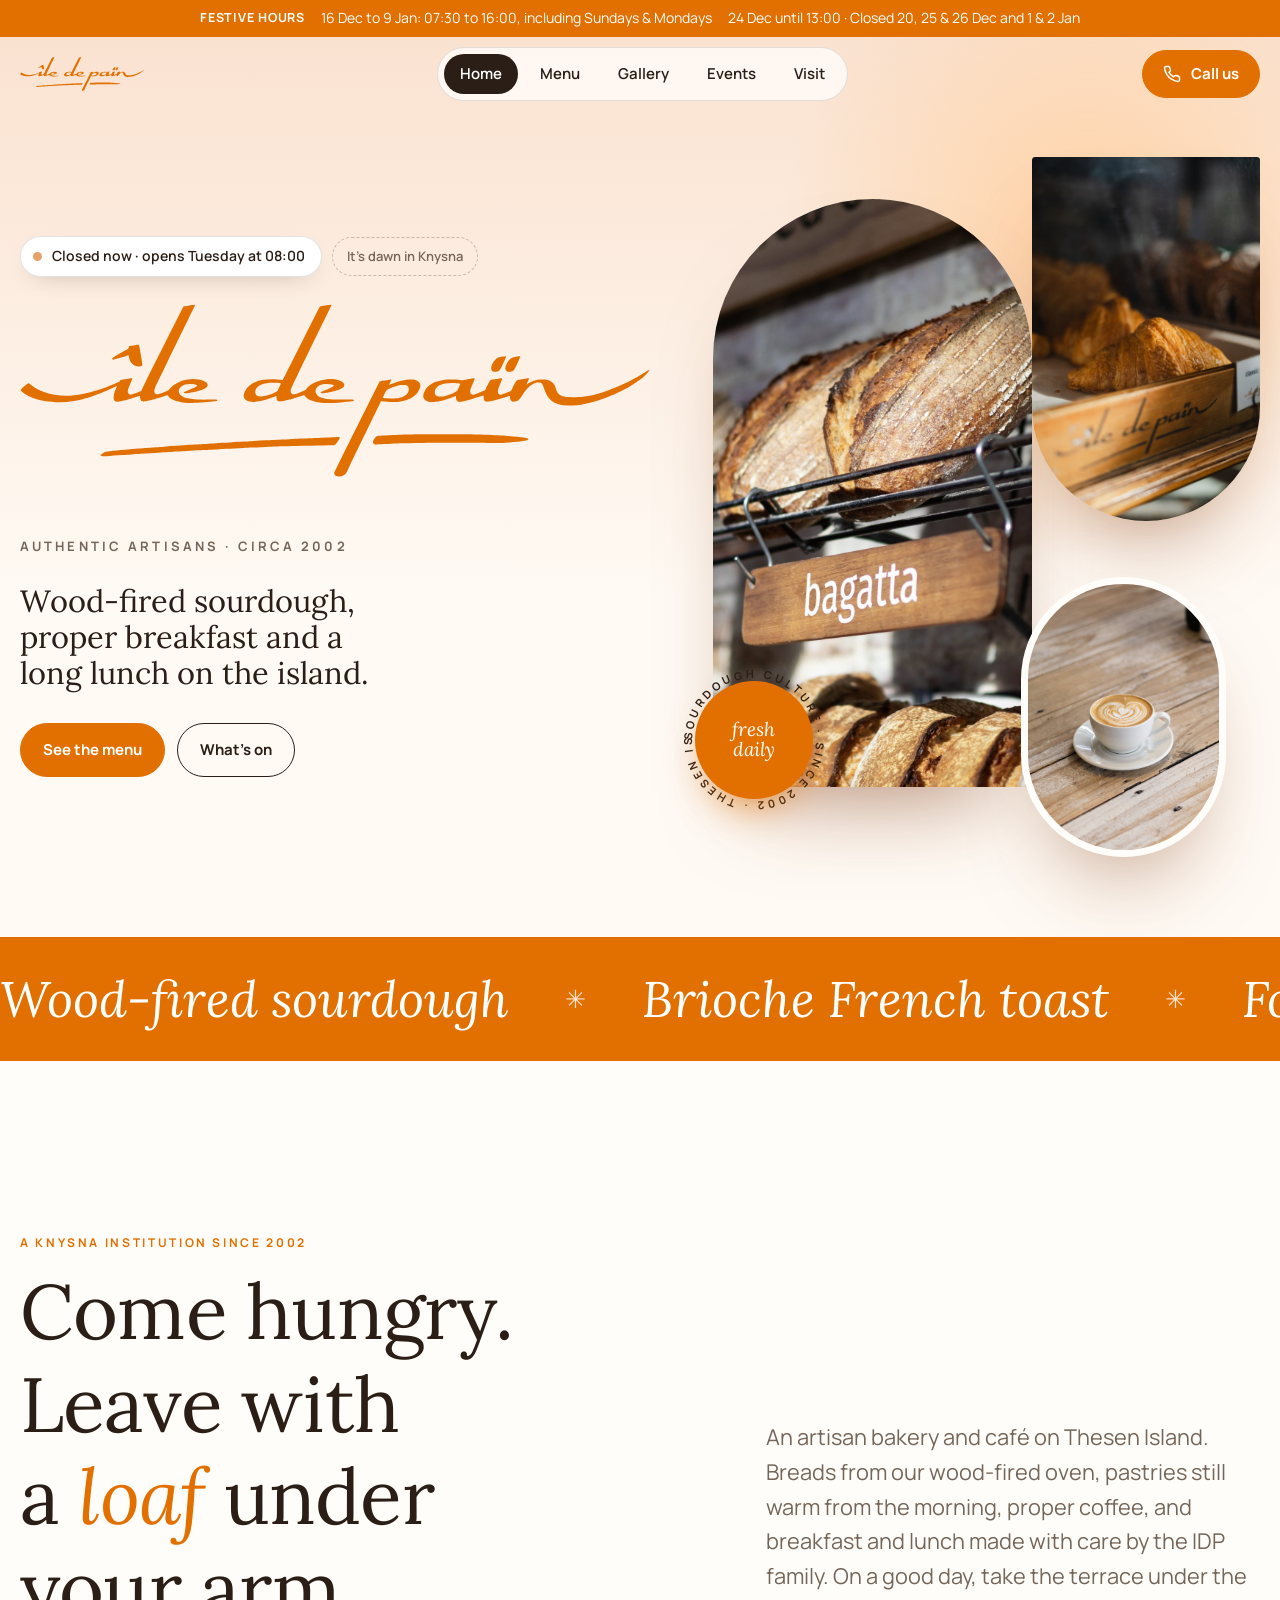
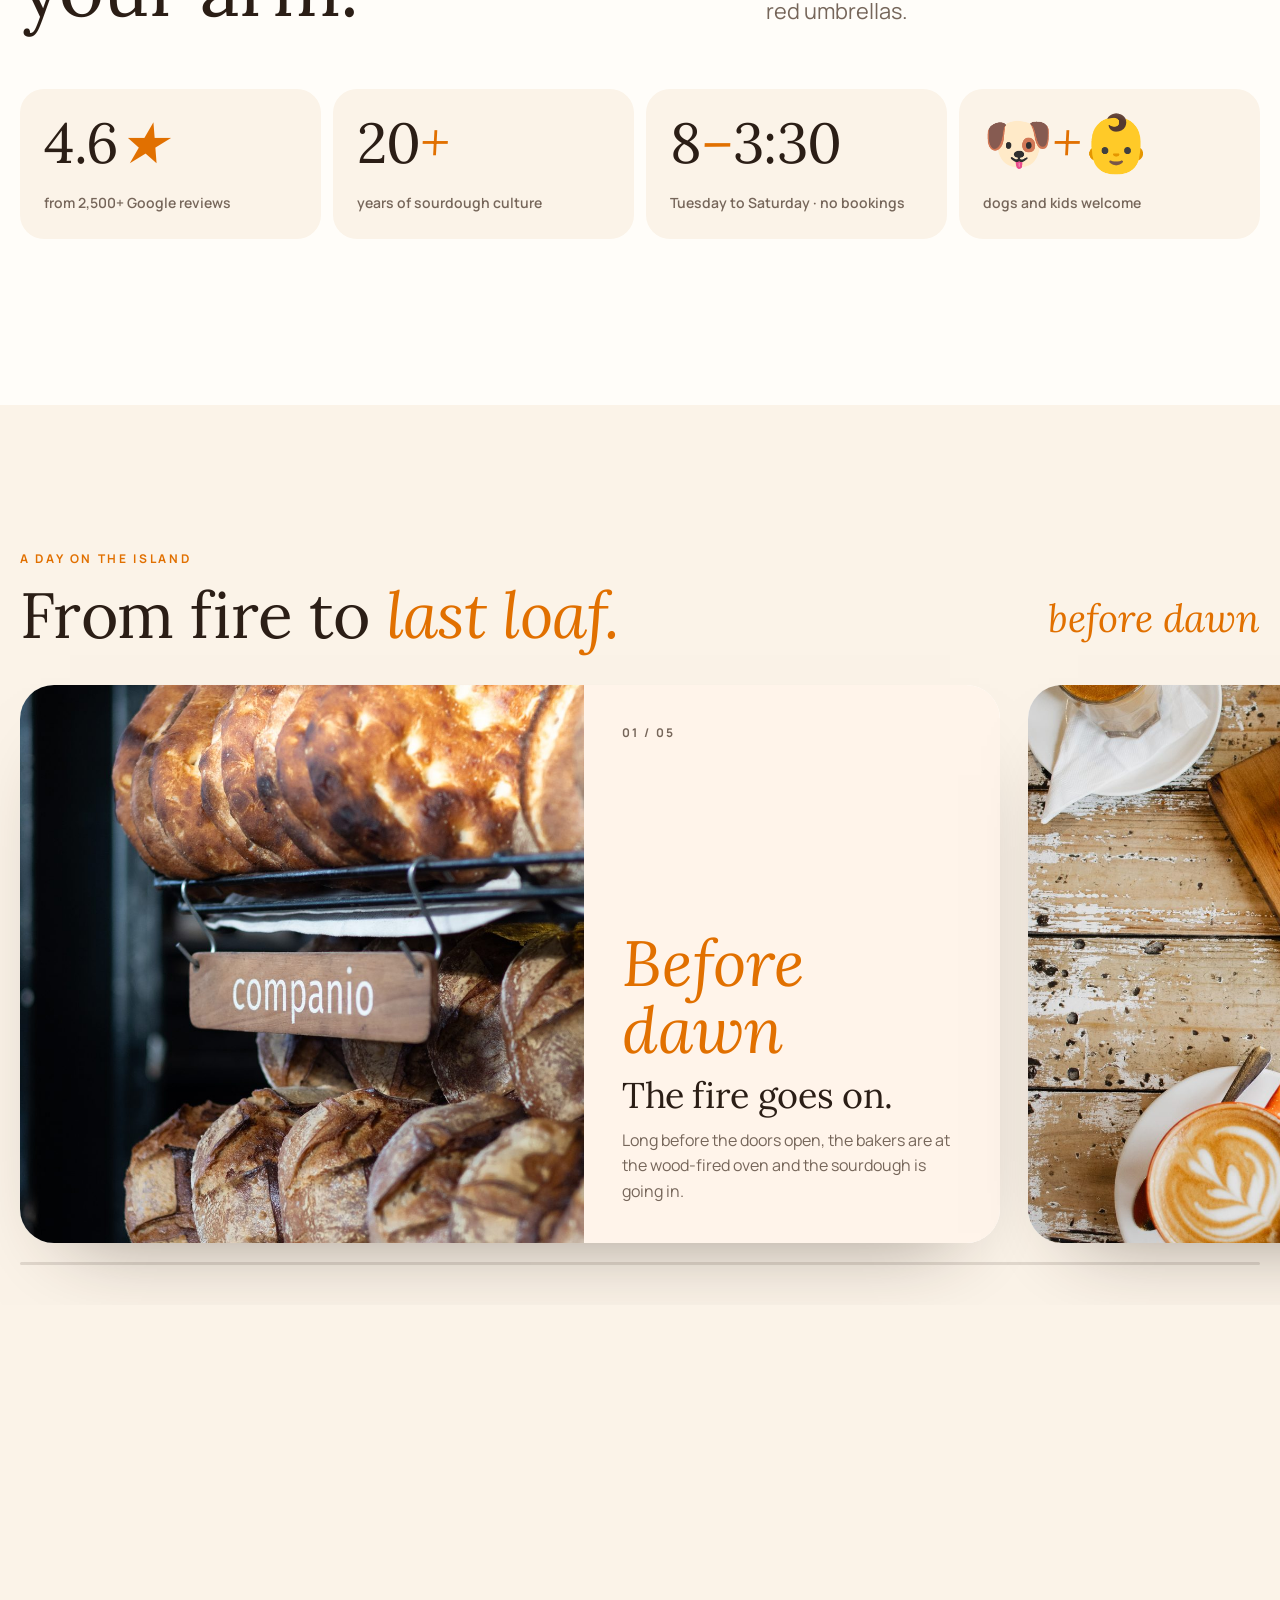
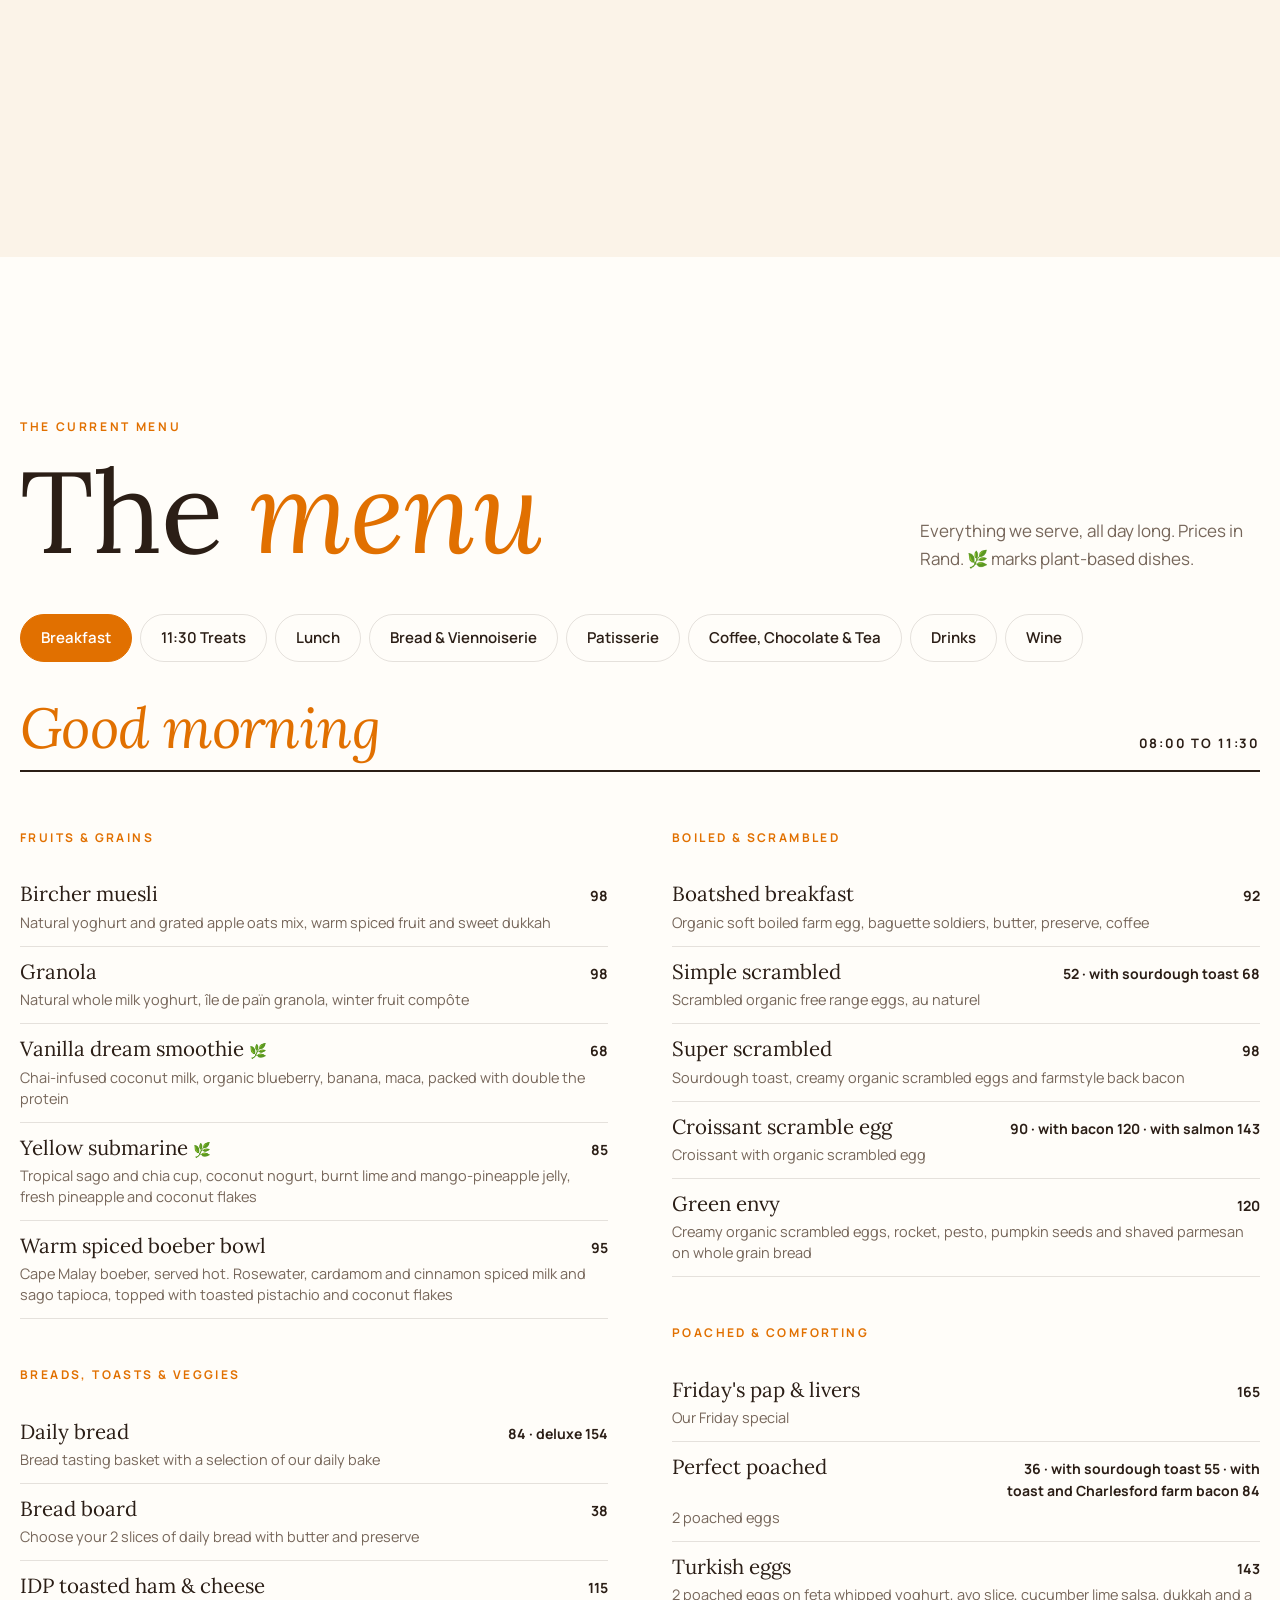
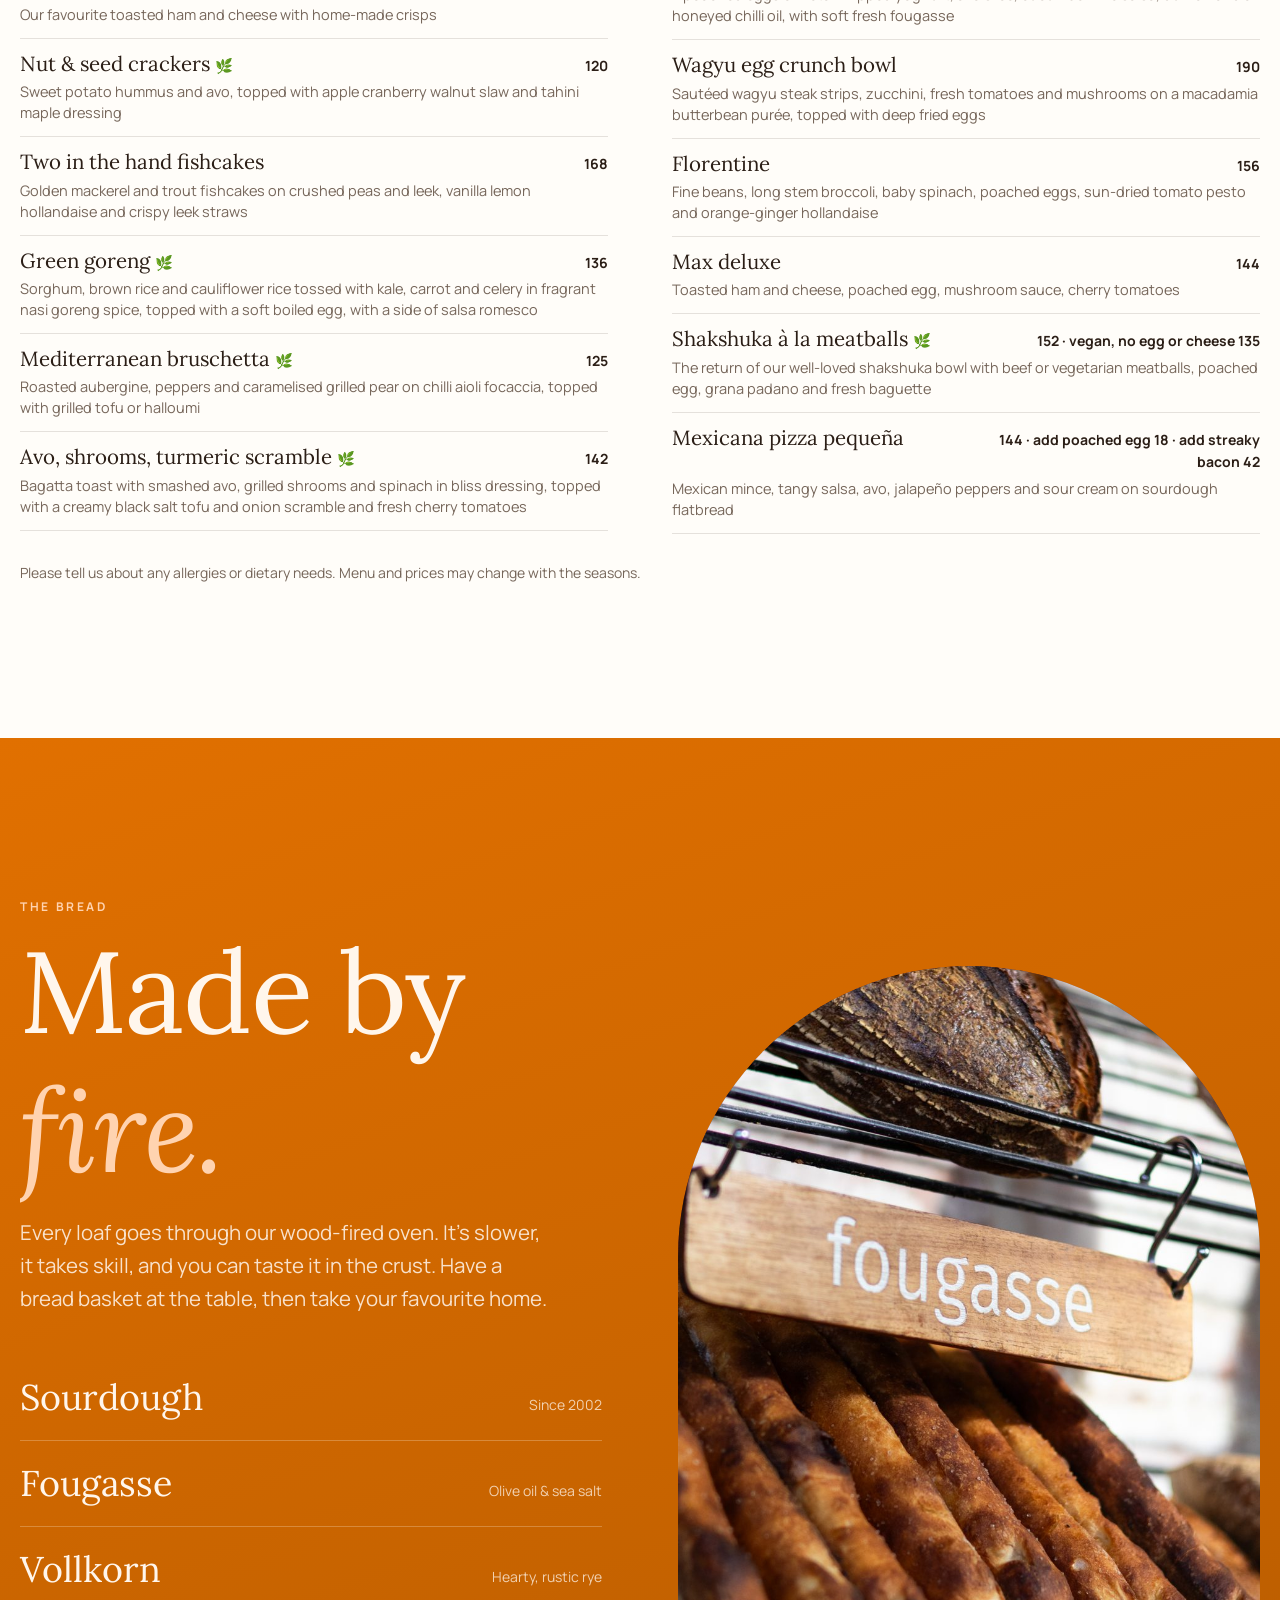
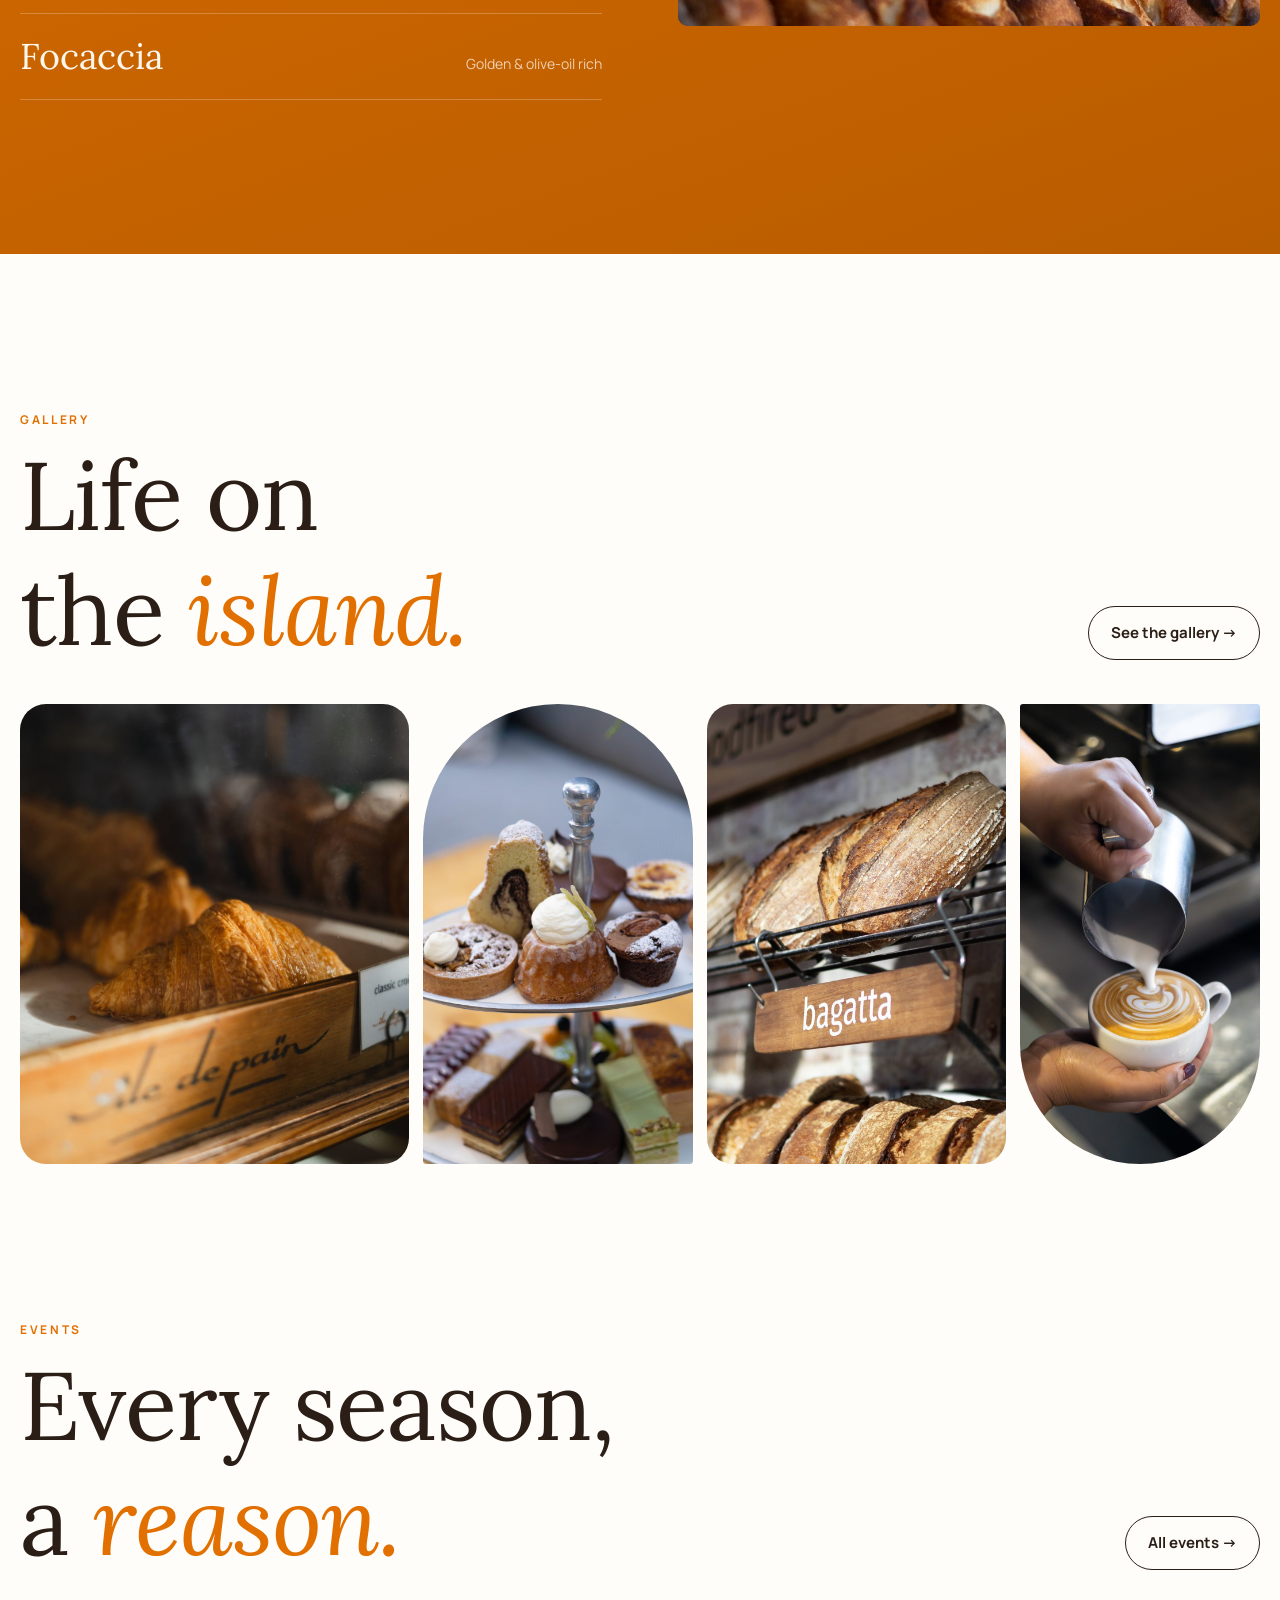
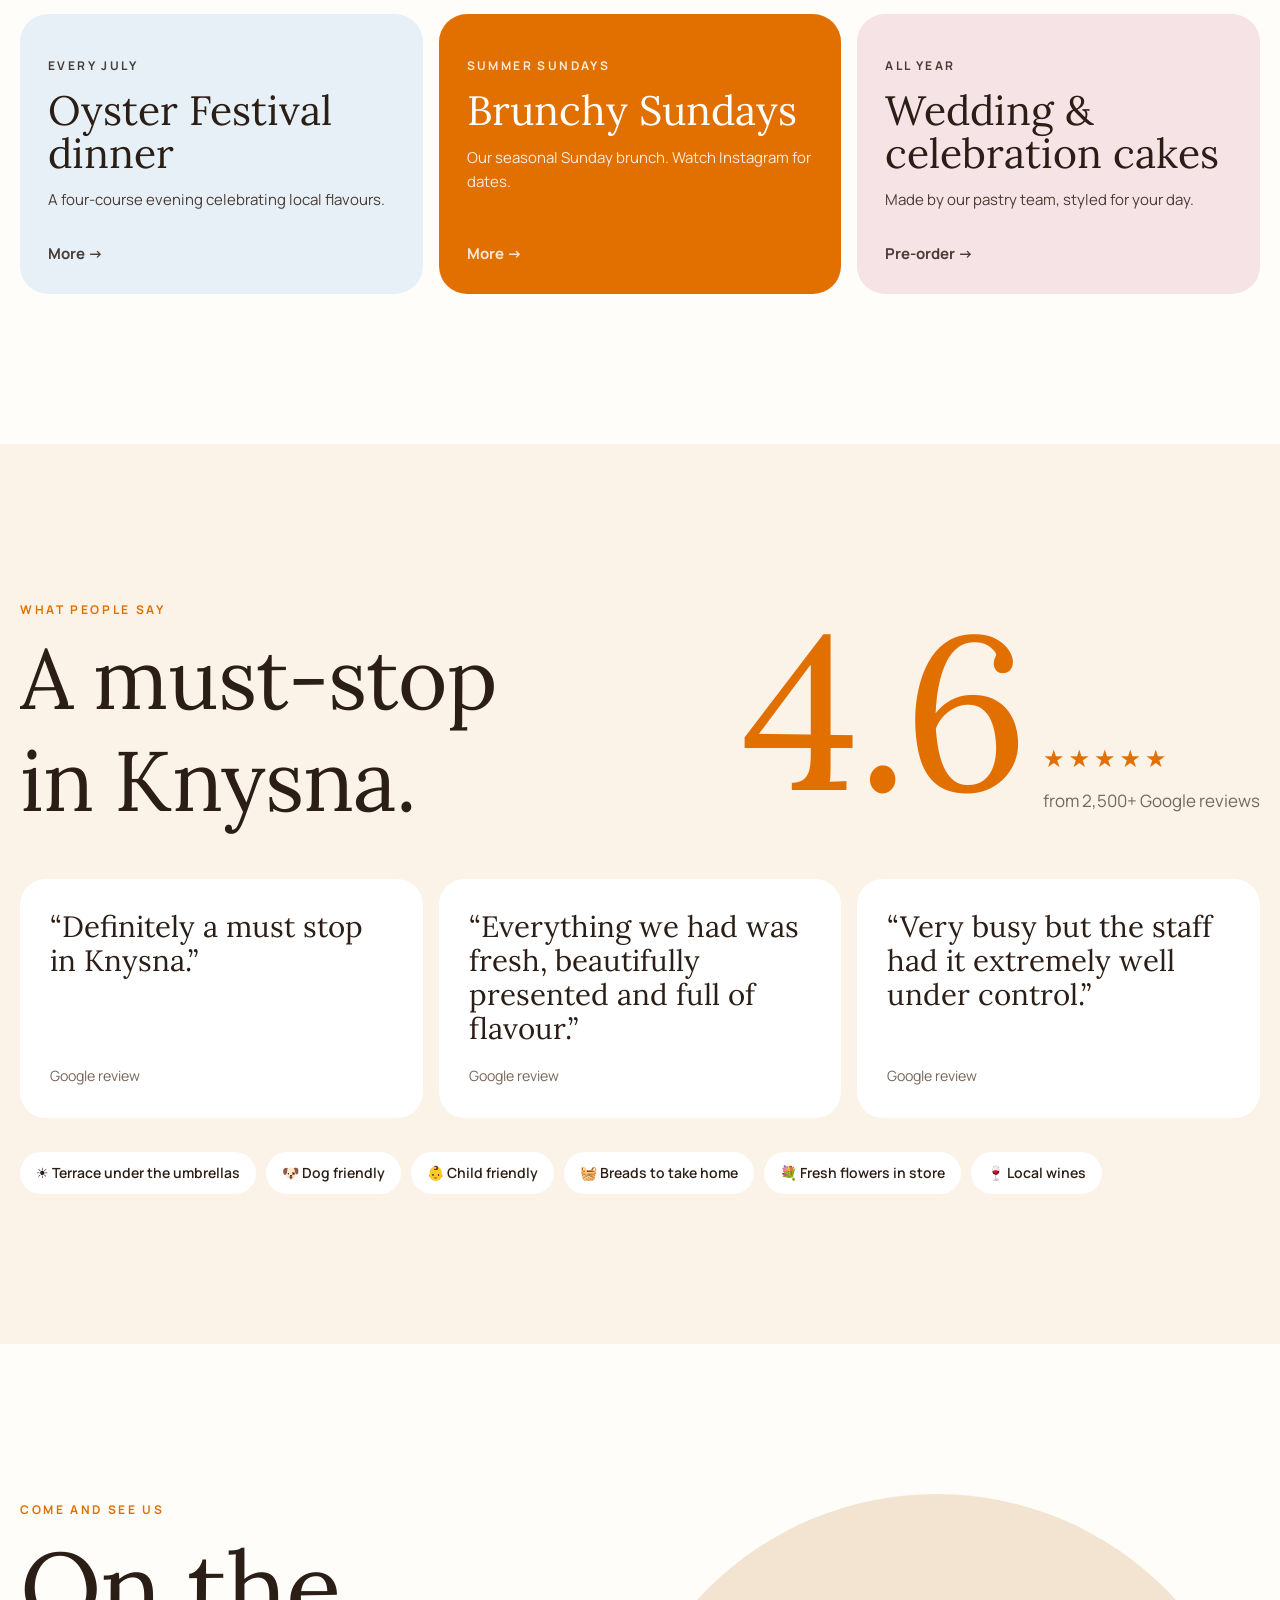
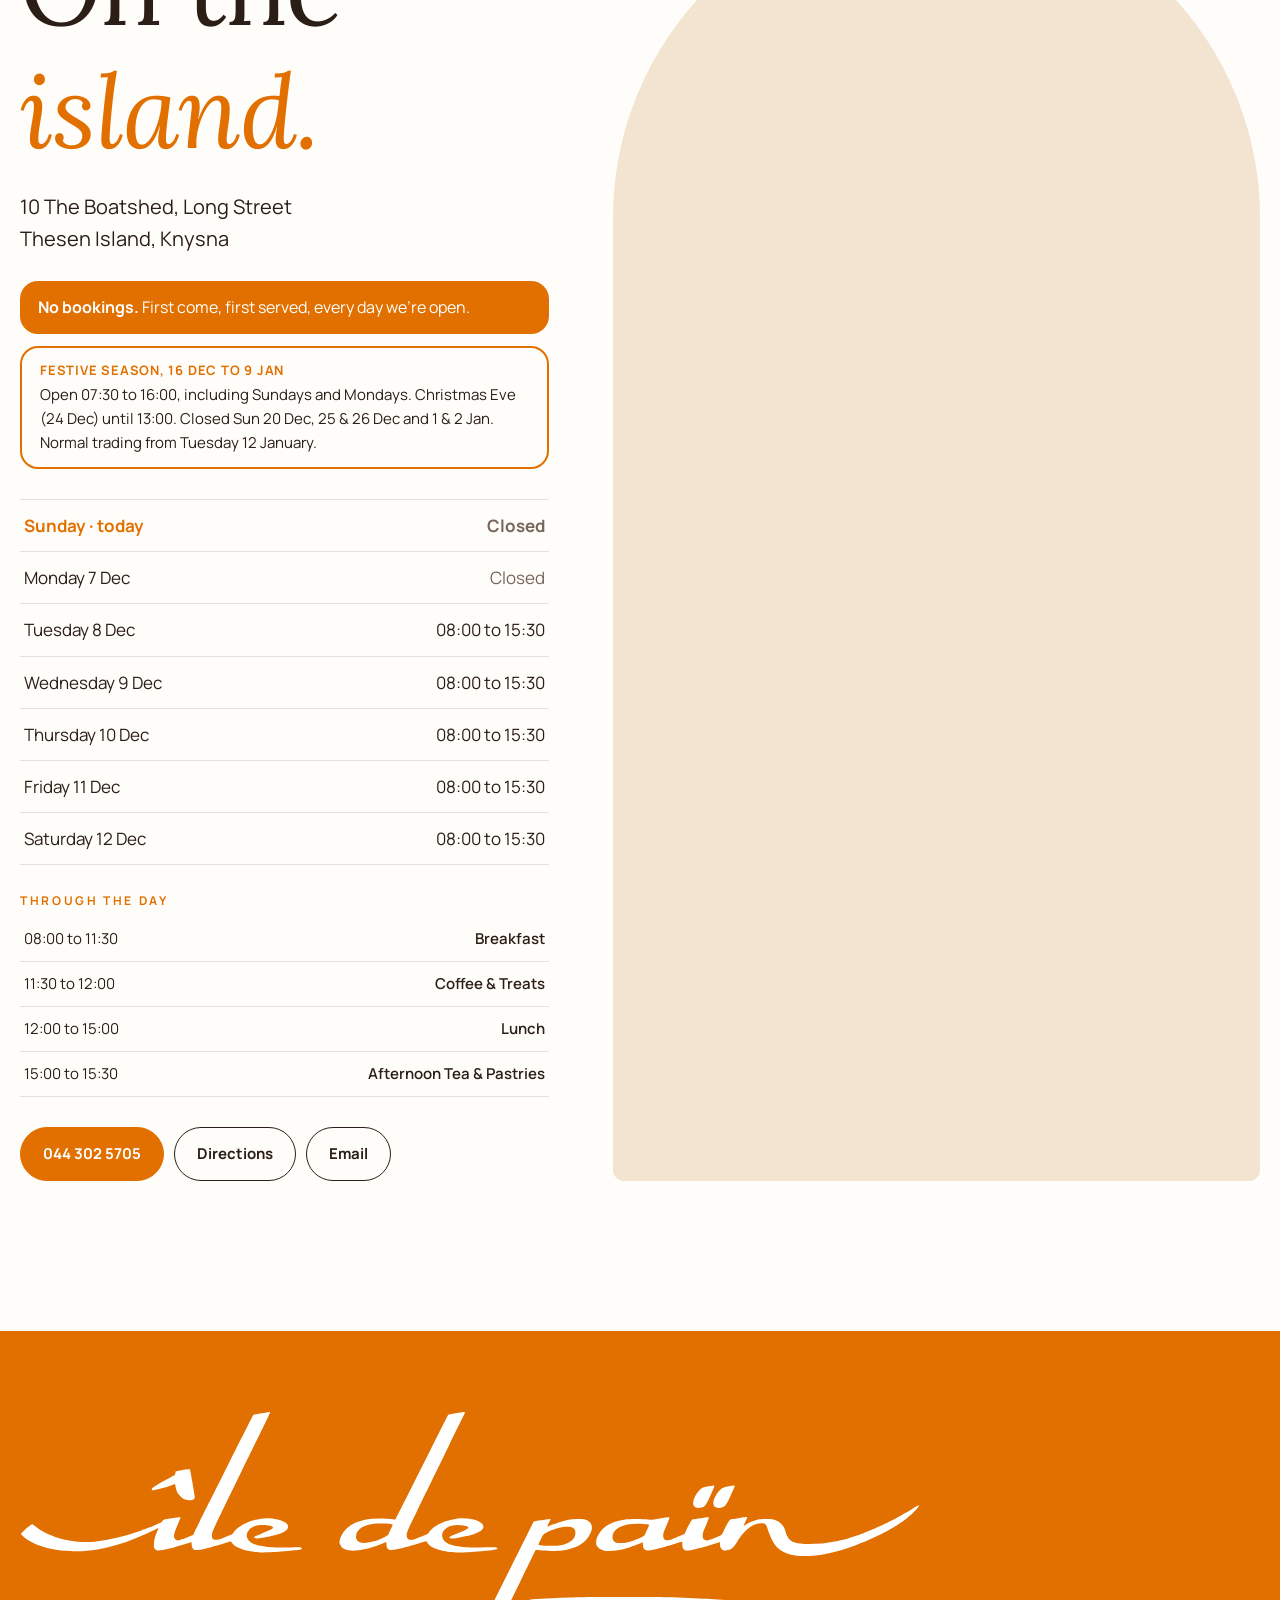
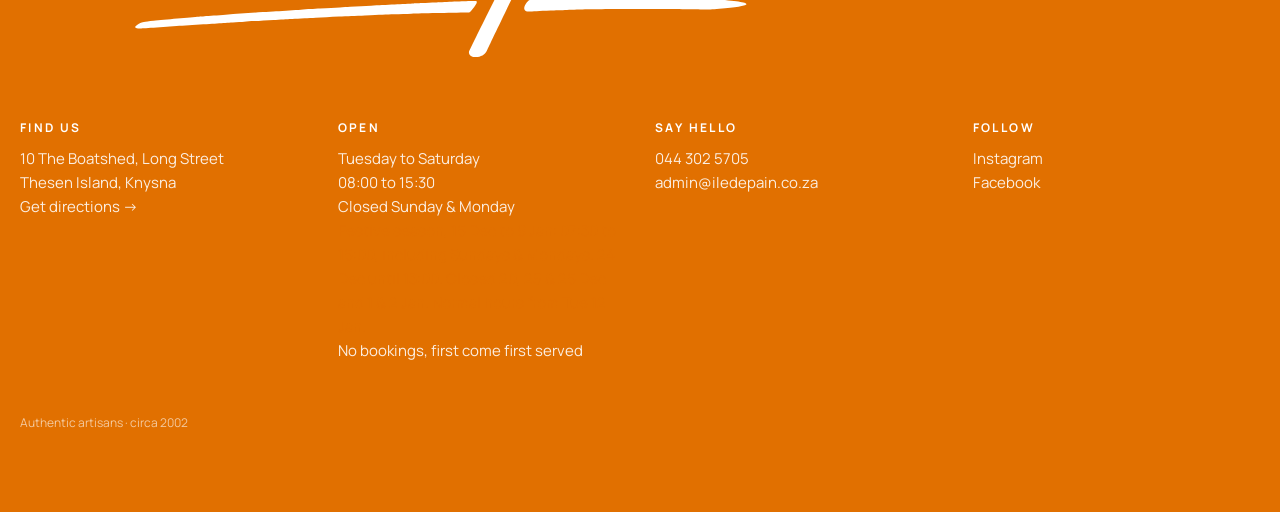
==== commit 49766477: "Update festive trading: 16 Dec to 9 Jan, 24 Dec until 13:00, closed 20/25/26 Dec and 1/2 Jan, normal" ====
--- a/index.html
+++ b/index.html
@@ -322,7 +322,7 @@
       <h2 class="split" style="margin-top:14px">On the<br><span class="it">island.</span></h2>
       <p class="addr rv">10 The Boatshed, Long Street<br>Thesen Island, Knysna</p>
       <div class="nobook rv"><b>No bookings.</b> First come, first served, every day we're open.</div>
-      <div class="festnote rv"><b>Festive season, 15 Dec to 15 Jan</b>Open every day, 07:30 to 16:00. Closed 25 &amp; 26 Dec and 1 &amp; 2 Jan.</div>
+      <div class="festnote rv"><b>Festive season, 16 Dec to 9 Jan</b>Open 07:30 to 16:00, including Sundays and Mondays. Christmas Eve (24 Dec) until 13:00. Closed Sun 20 Dec, 25 &amp; 26 Dec and 1 &amp; 2 Jan. Normal trading from Tuesday 12 January.</div>
       <div class="hours rv" data-hours></div>
       <div class="service rv"><span class="eyebrow">Through the day</span><div data-service></div></div>
       <div class="ctas rv">
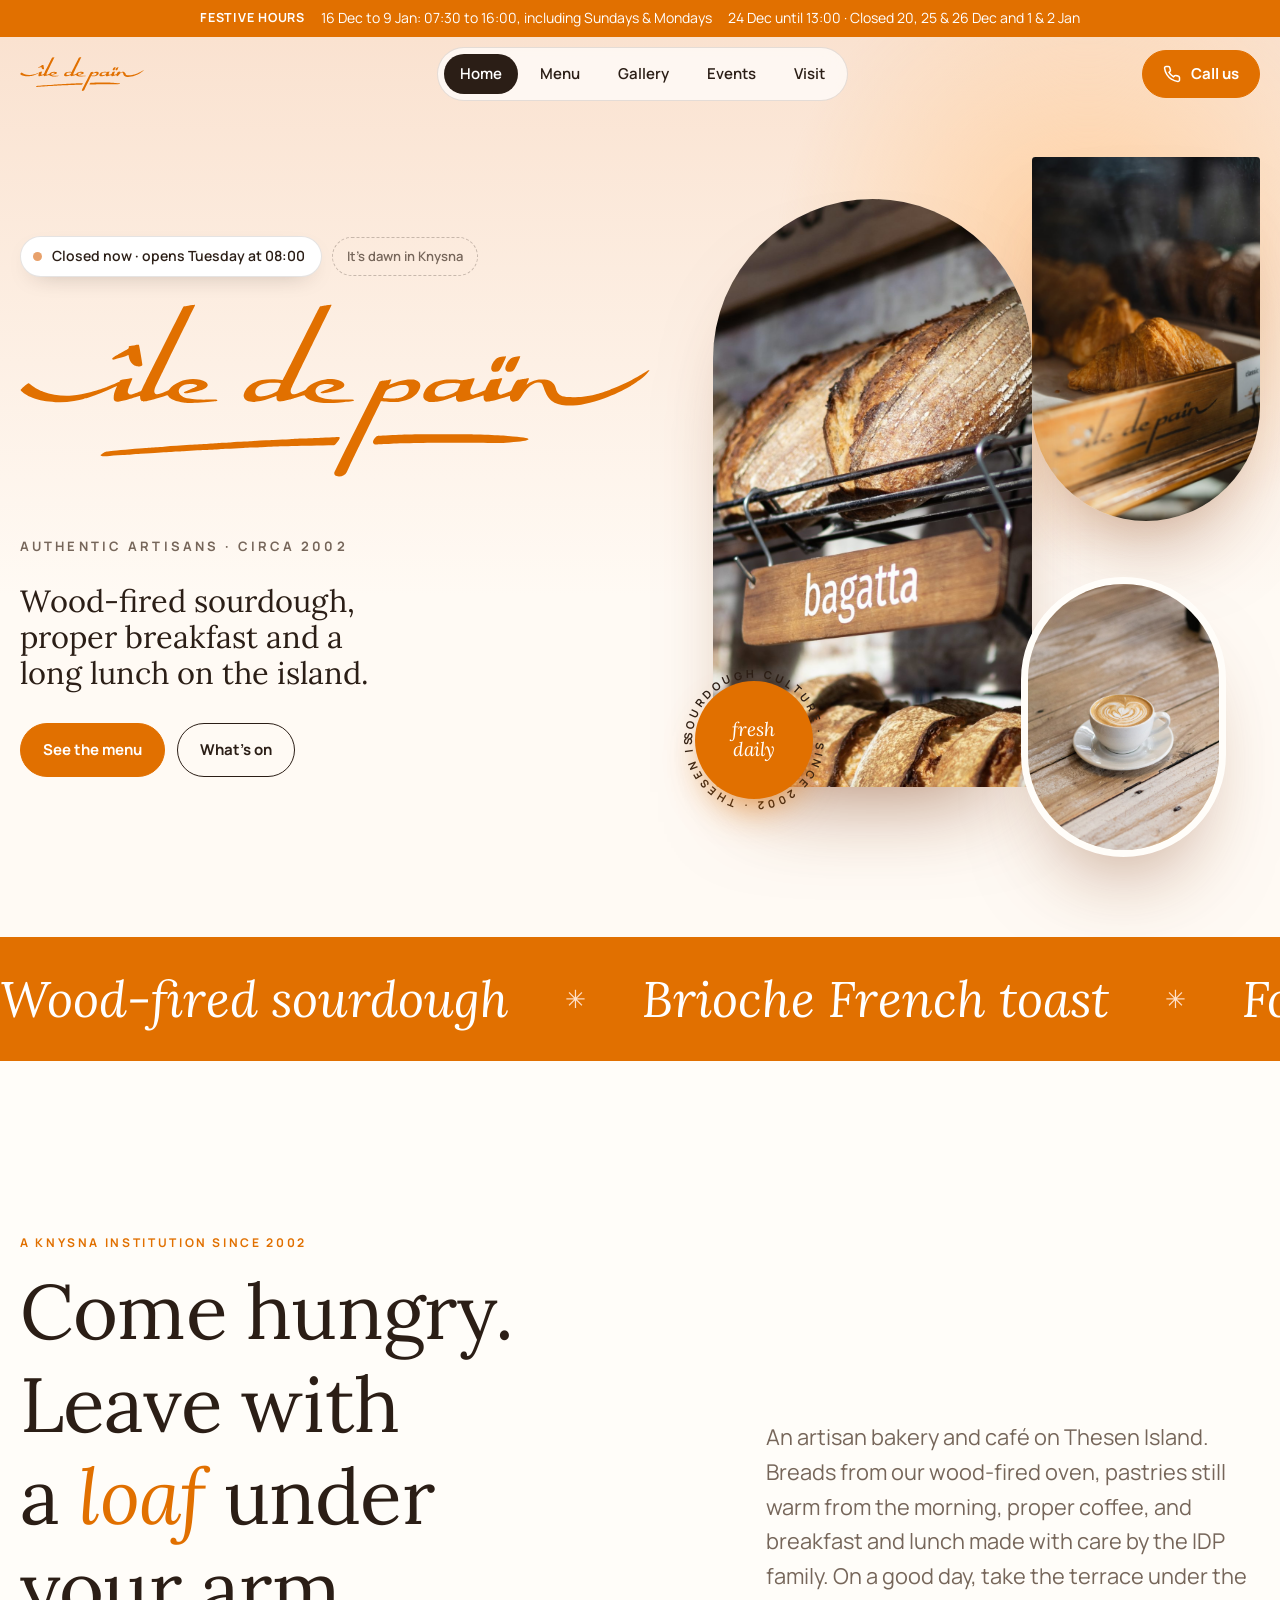
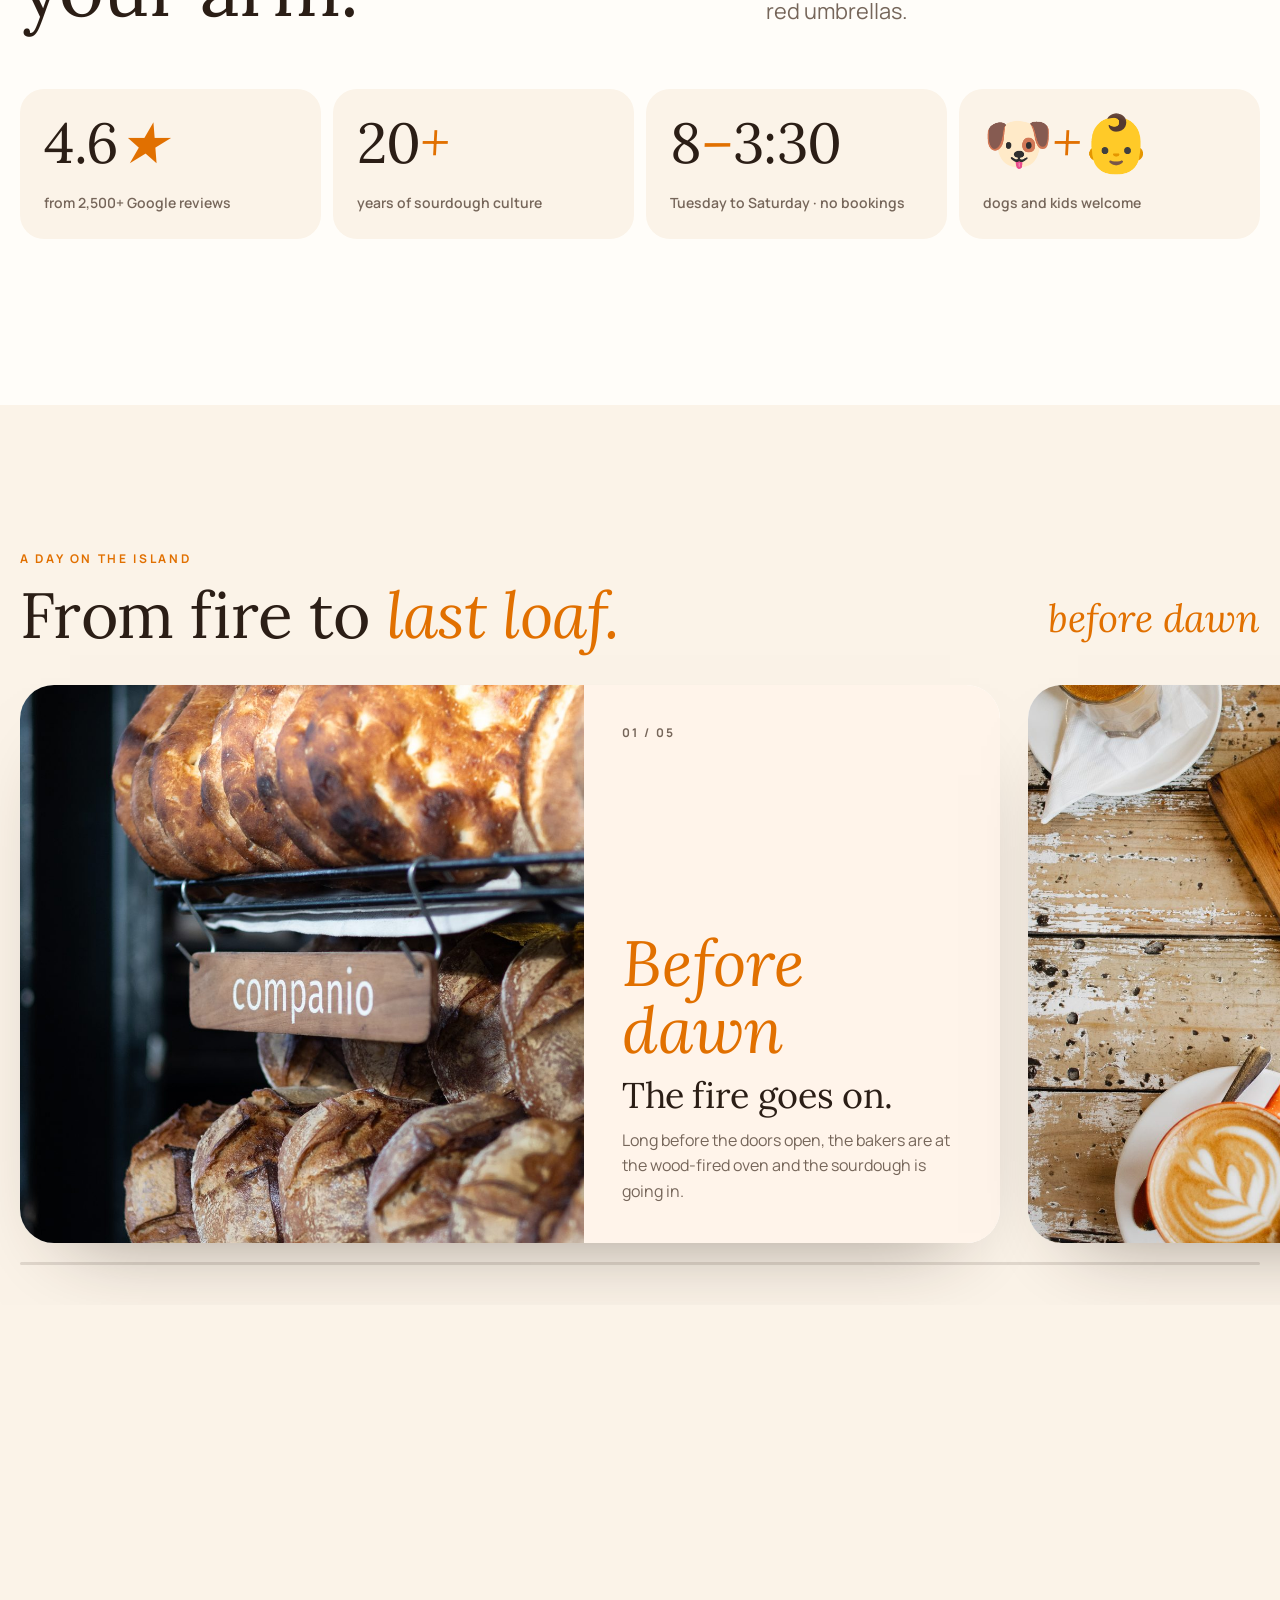
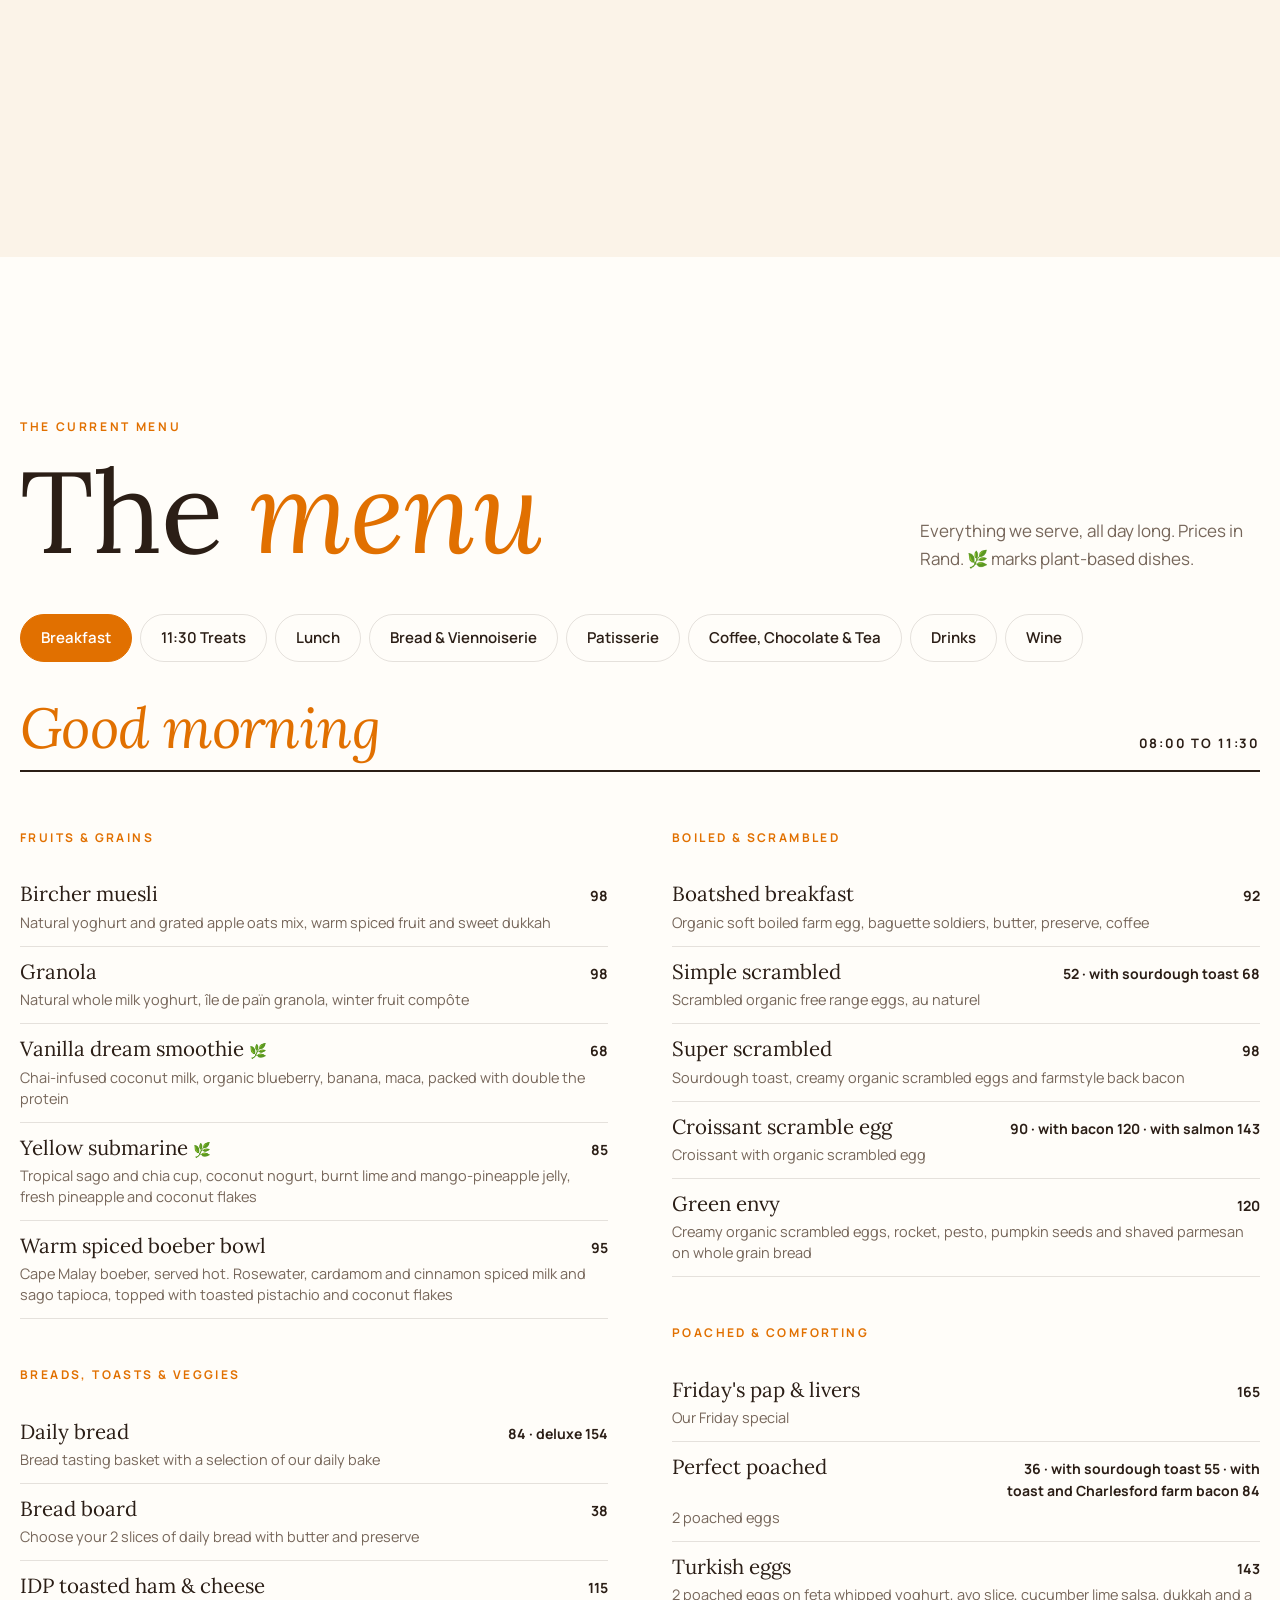
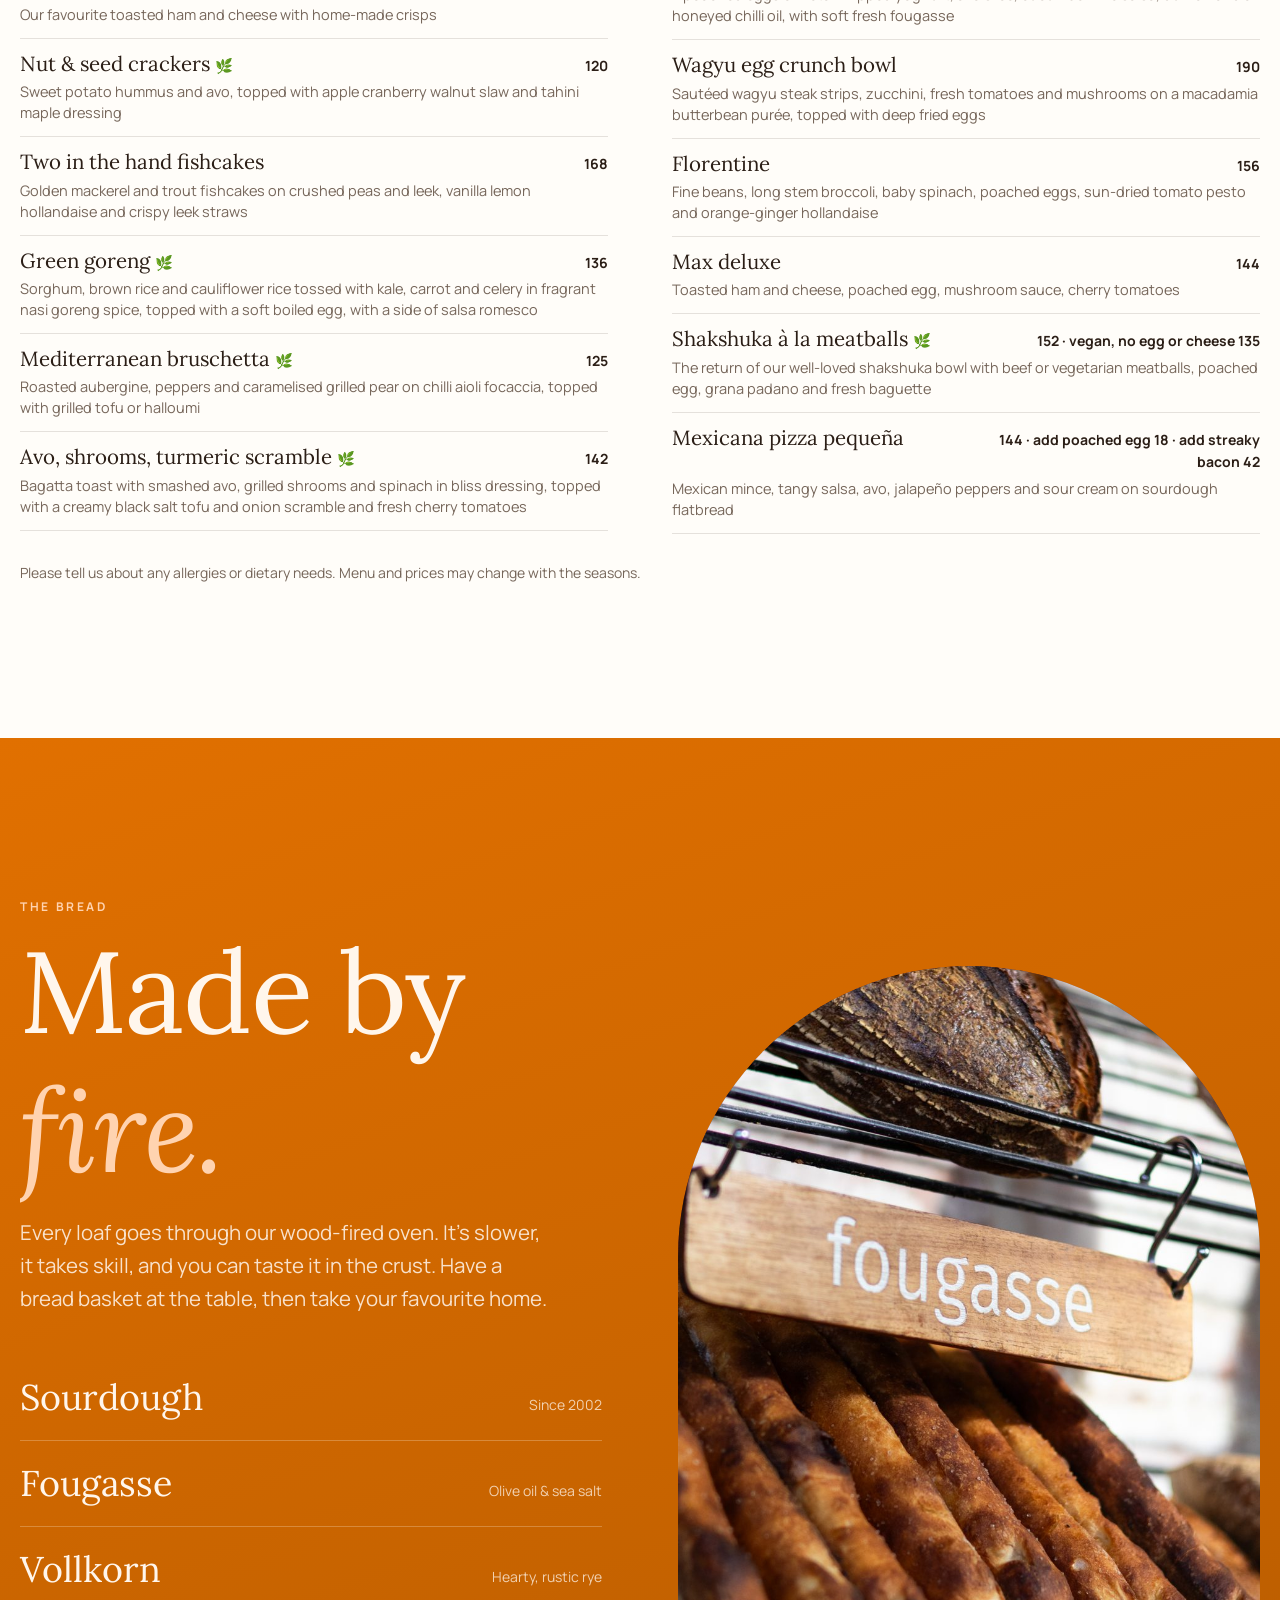
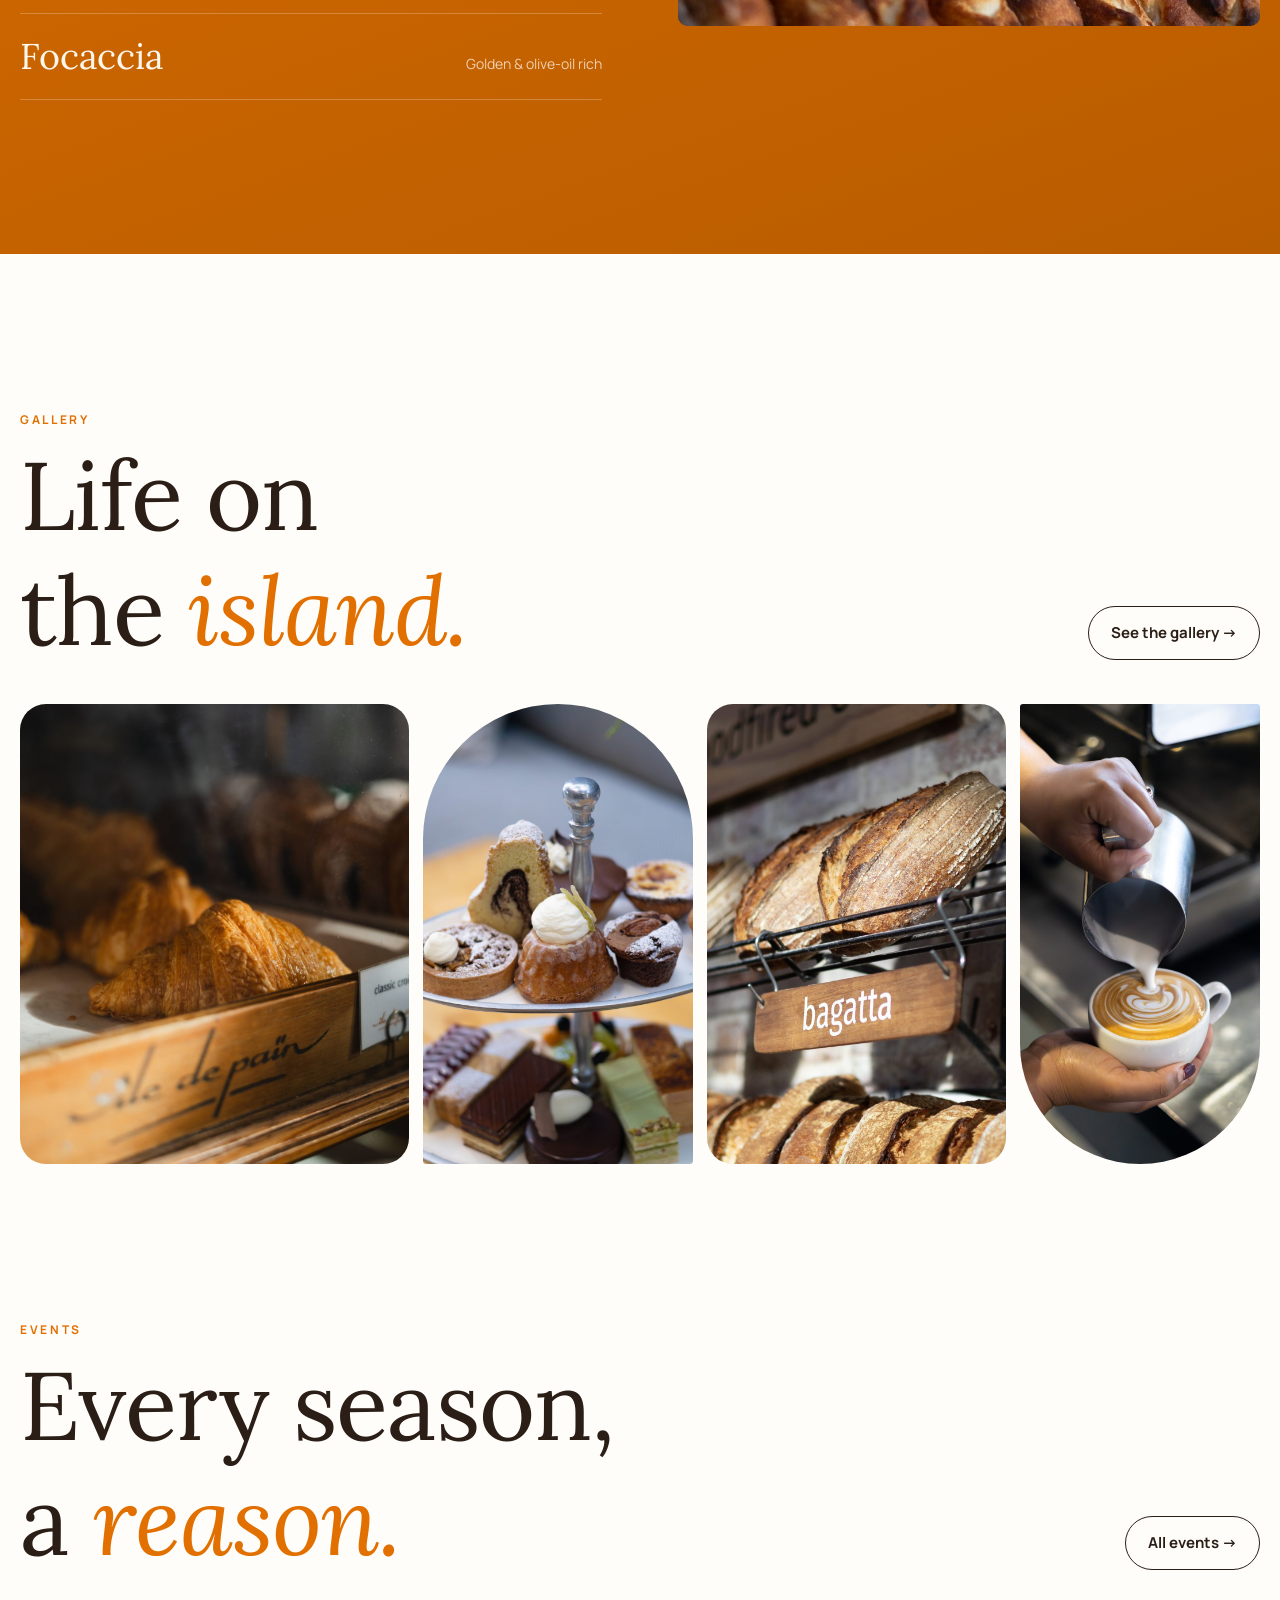
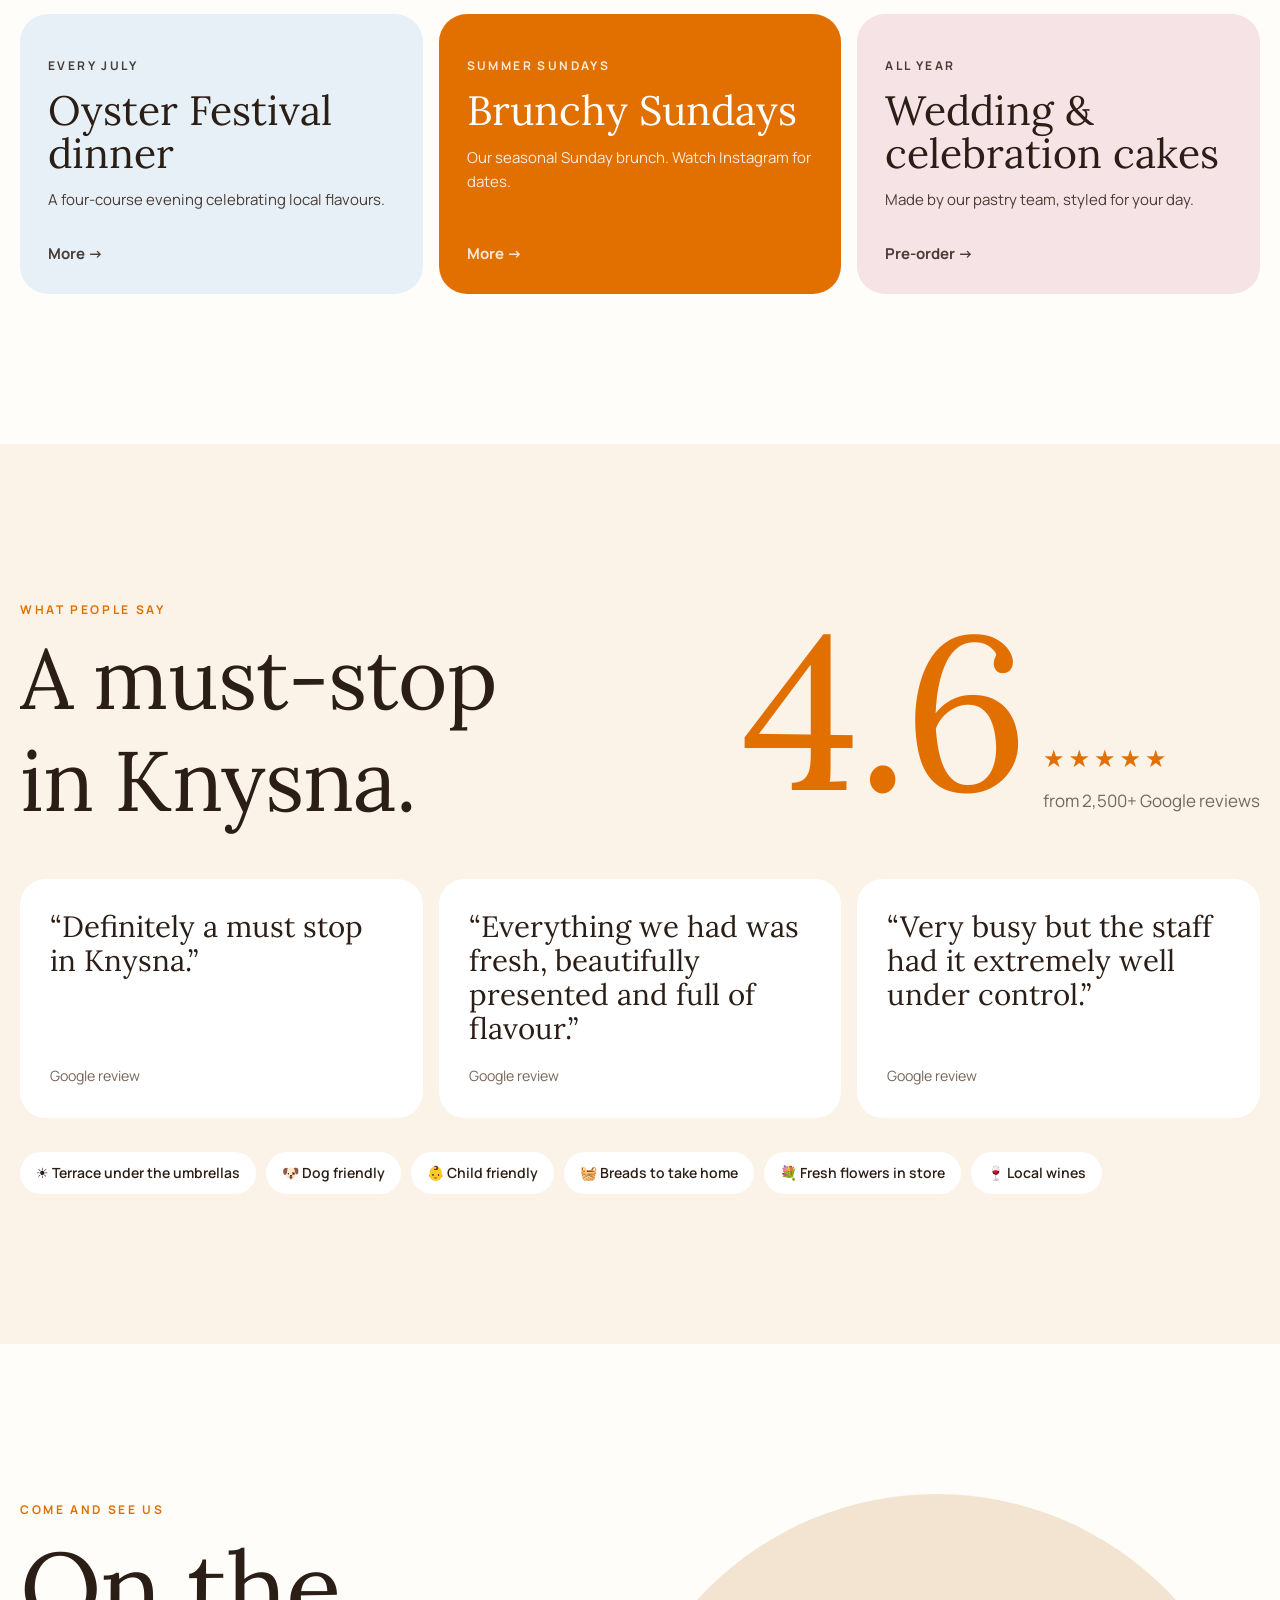
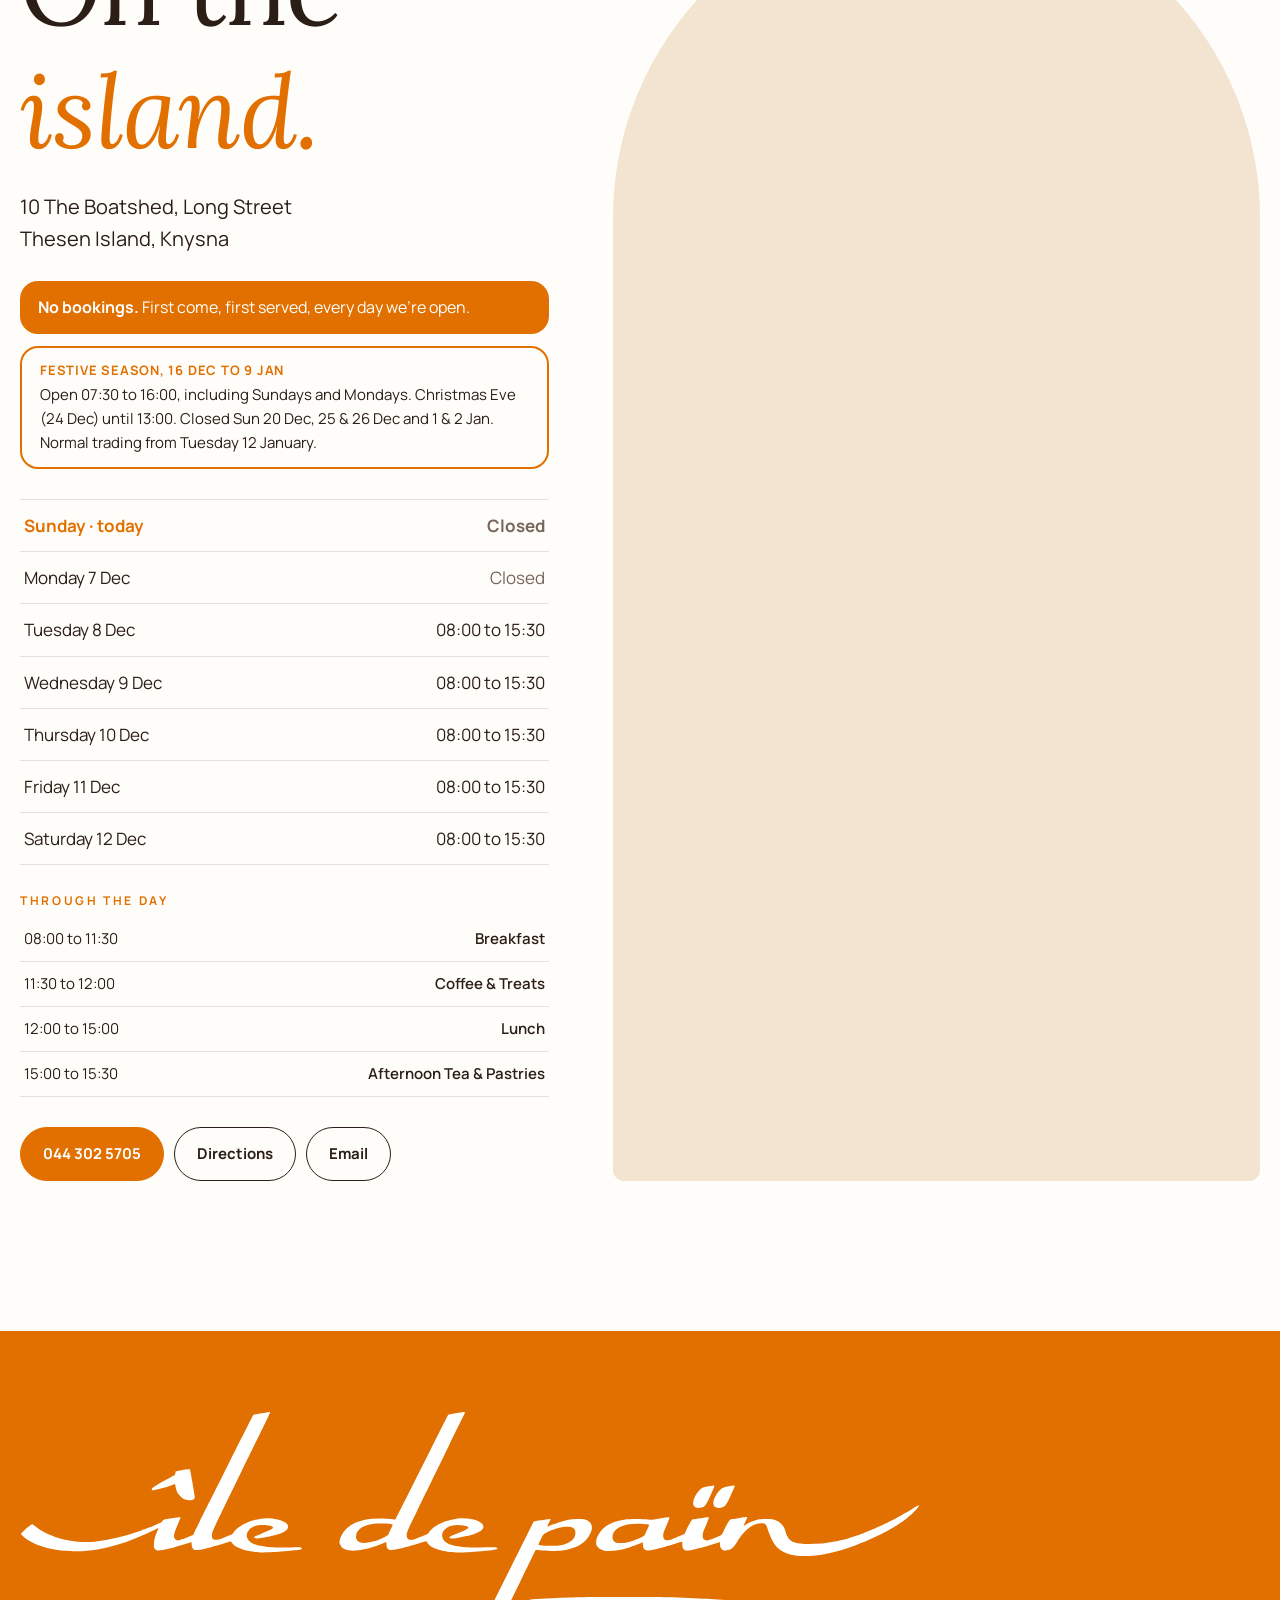
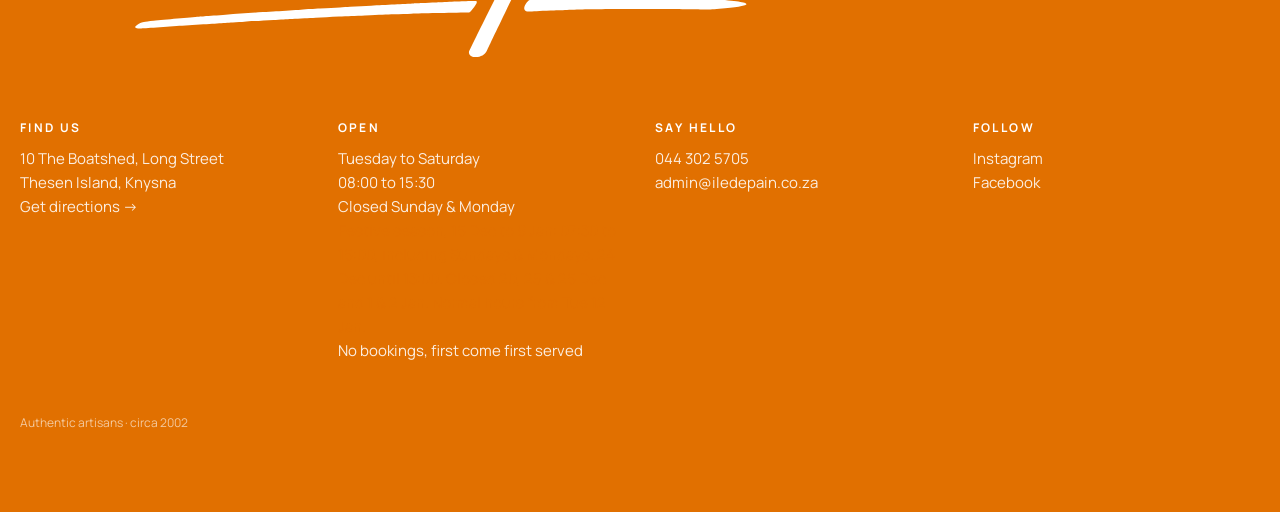
==== commit bec091ec: "Prepare for iledepain.co.za: allow indexing, canonical URLs, robots.txt, sitemap, share previews and" ====
--- a/index.html
+++ b/index.html
@@ -2,8 +2,16 @@
 <html lang="en">
 <head>
 <meta charset="utf-8">
+<meta property="og:type" content="website">
+<meta property="og:site_name" content="île de païn">
+<meta property="og:title" content="île de païn · Artisan bakery &amp; café, Thesen Island, Knysna">
+<meta property="og:description" content="Wood-fired sourdough, pastries, breakfast and lunch on Thesen Island, Knysna, since 2002. Open Tuesday to Saturday, 08:00 to 15:30. No bookings, first come first served.">
+<meta property="og:url" content="https://www.iledepain.co.za/">
+<meta property="og:image" content="https://www.iledepain.co.za/assets/img/hq-bagatta-shelf.jpg">
+<meta name="twitter:card" content="summary_large_image">
+<script type="application/ld+json">{"@context": "https://schema.org", "@type": "Bakery", "name": "île de païn", "url": "https://www.iledepain.co.za/", "image": "https://www.iledepain.co.za/assets/img/hq-bagatta-shelf.jpg", "telephone": "+27443025705", "servesCuisine": ["Bakery", "Breakfast", "Lunch"], "priceRange": "RR", "acceptsReservations": false, "address": {"@type": "PostalAddress", "streetAddress": "10 The Boatshed, Long Street, Thesen Island", "addressLocality": "Knysna", "postalCode": "6571", "addressCountry": "ZA"}, "geo": {"@type": "GeoCoordinates", "latitude": -34.0477133, "longitude": 23.047419}, "openingHoursSpecification": [{"@type": "OpeningHoursSpecification", "dayOfWeek": ["Tuesday", "Wednesday", "Thursday", "Friday", "Saturday"], "opens": "08:00", "closes": "15:30"}], "sameAs": ["https://www.instagram.com/iledepain/"]}</script>
+<link rel="canonical" href="https://www.iledepain.co.za/">
 <meta name="viewport" content="width=device-width, initial-scale=1, viewport-fit=cover">
-<meta name="robots" content="noindex,nofollow">
 <title>île de païn · Artisan bakery & café, Thesen Island, Knysna</title>
 <meta name="description" content="Wood-fired sourdough, pastries, breakfast and lunch on Thesen Island, Knysna, since 2002. Open Tuesday to Saturday, 08:00 to 15:30. No bookings, first come first served.">
 <link rel="icon" href="data:image/svg+xml,%3Csvg xmlns='http://www.w3.org/2000/svg' viewBox='0 0 64 64'%3E%3Ccircle cx='32' cy='32' r='32' fill='%23E17000'/%3E%3Ctext x='32' y='42' font-family='Georgia' font-style='italic' font-size='26' text-anchor='middle' fill='%23fff'%3Eidp%3C/text%3E%3C/svg%3E">
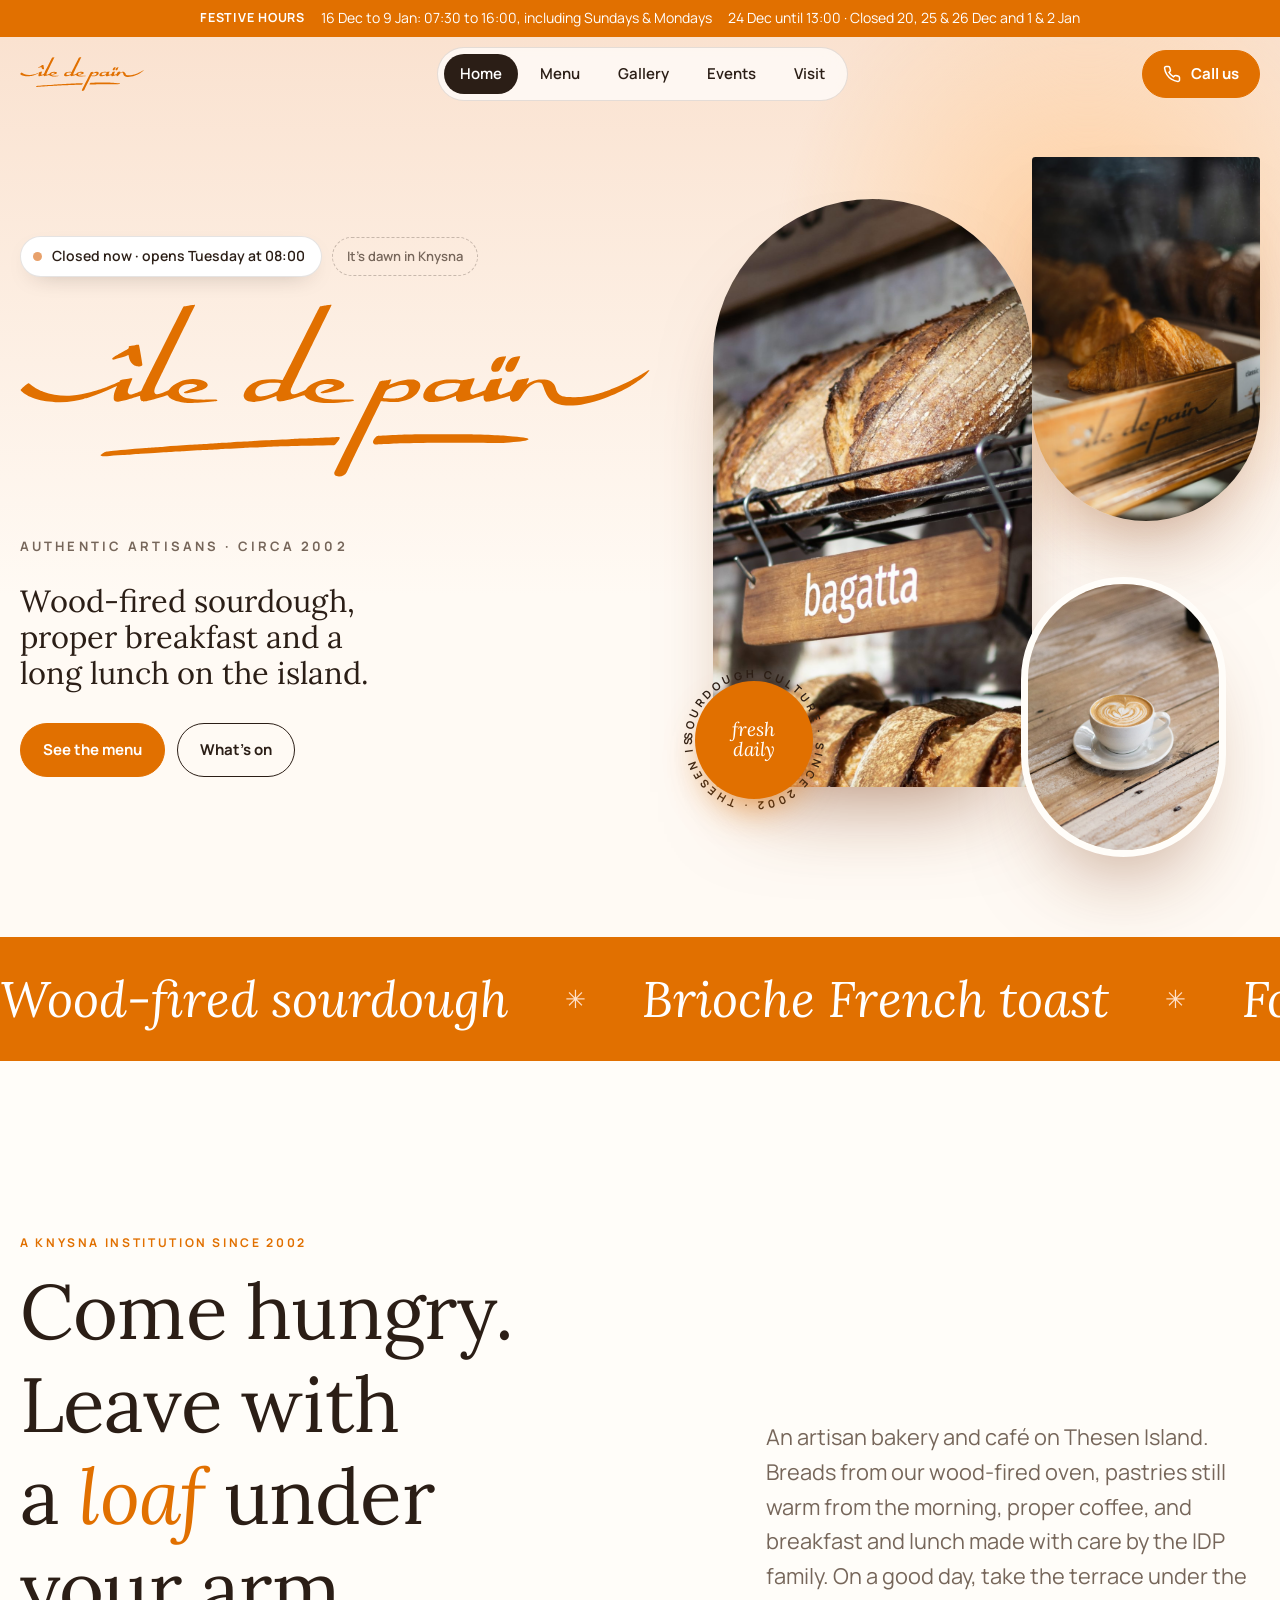
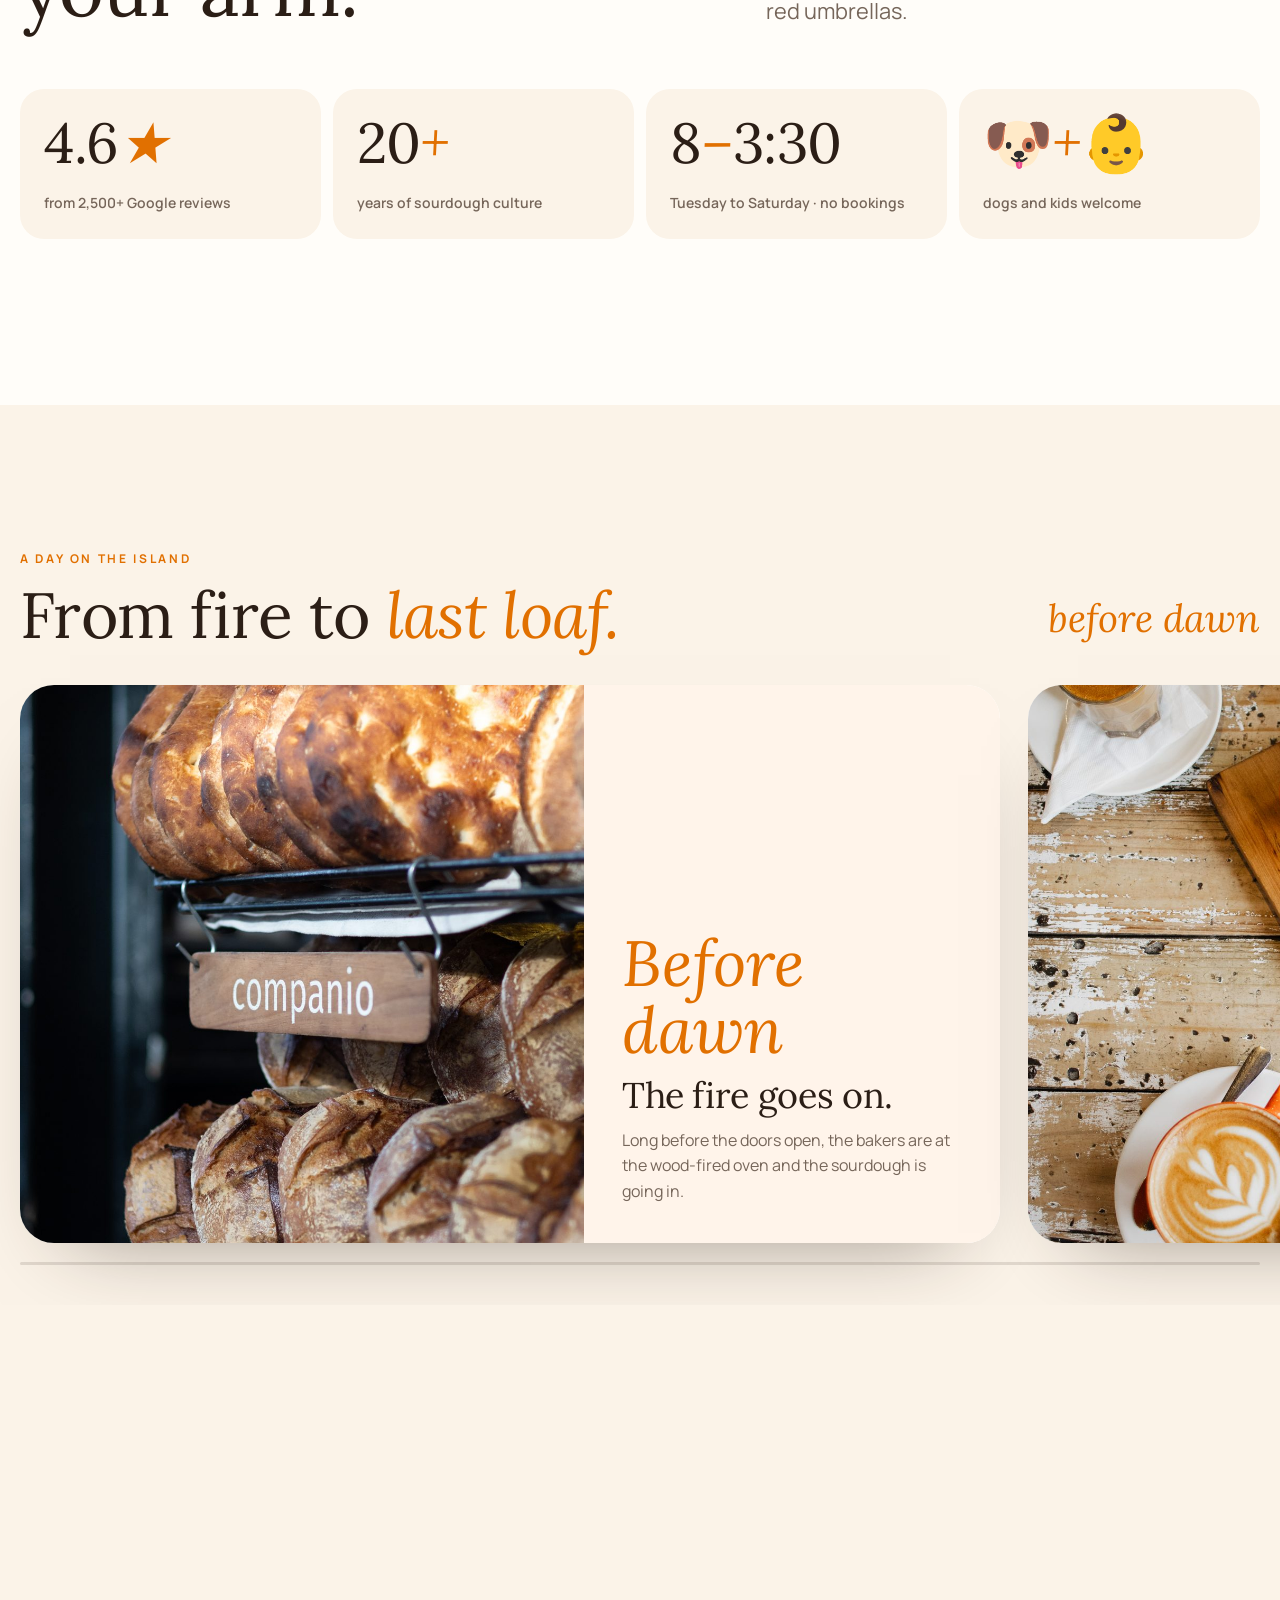
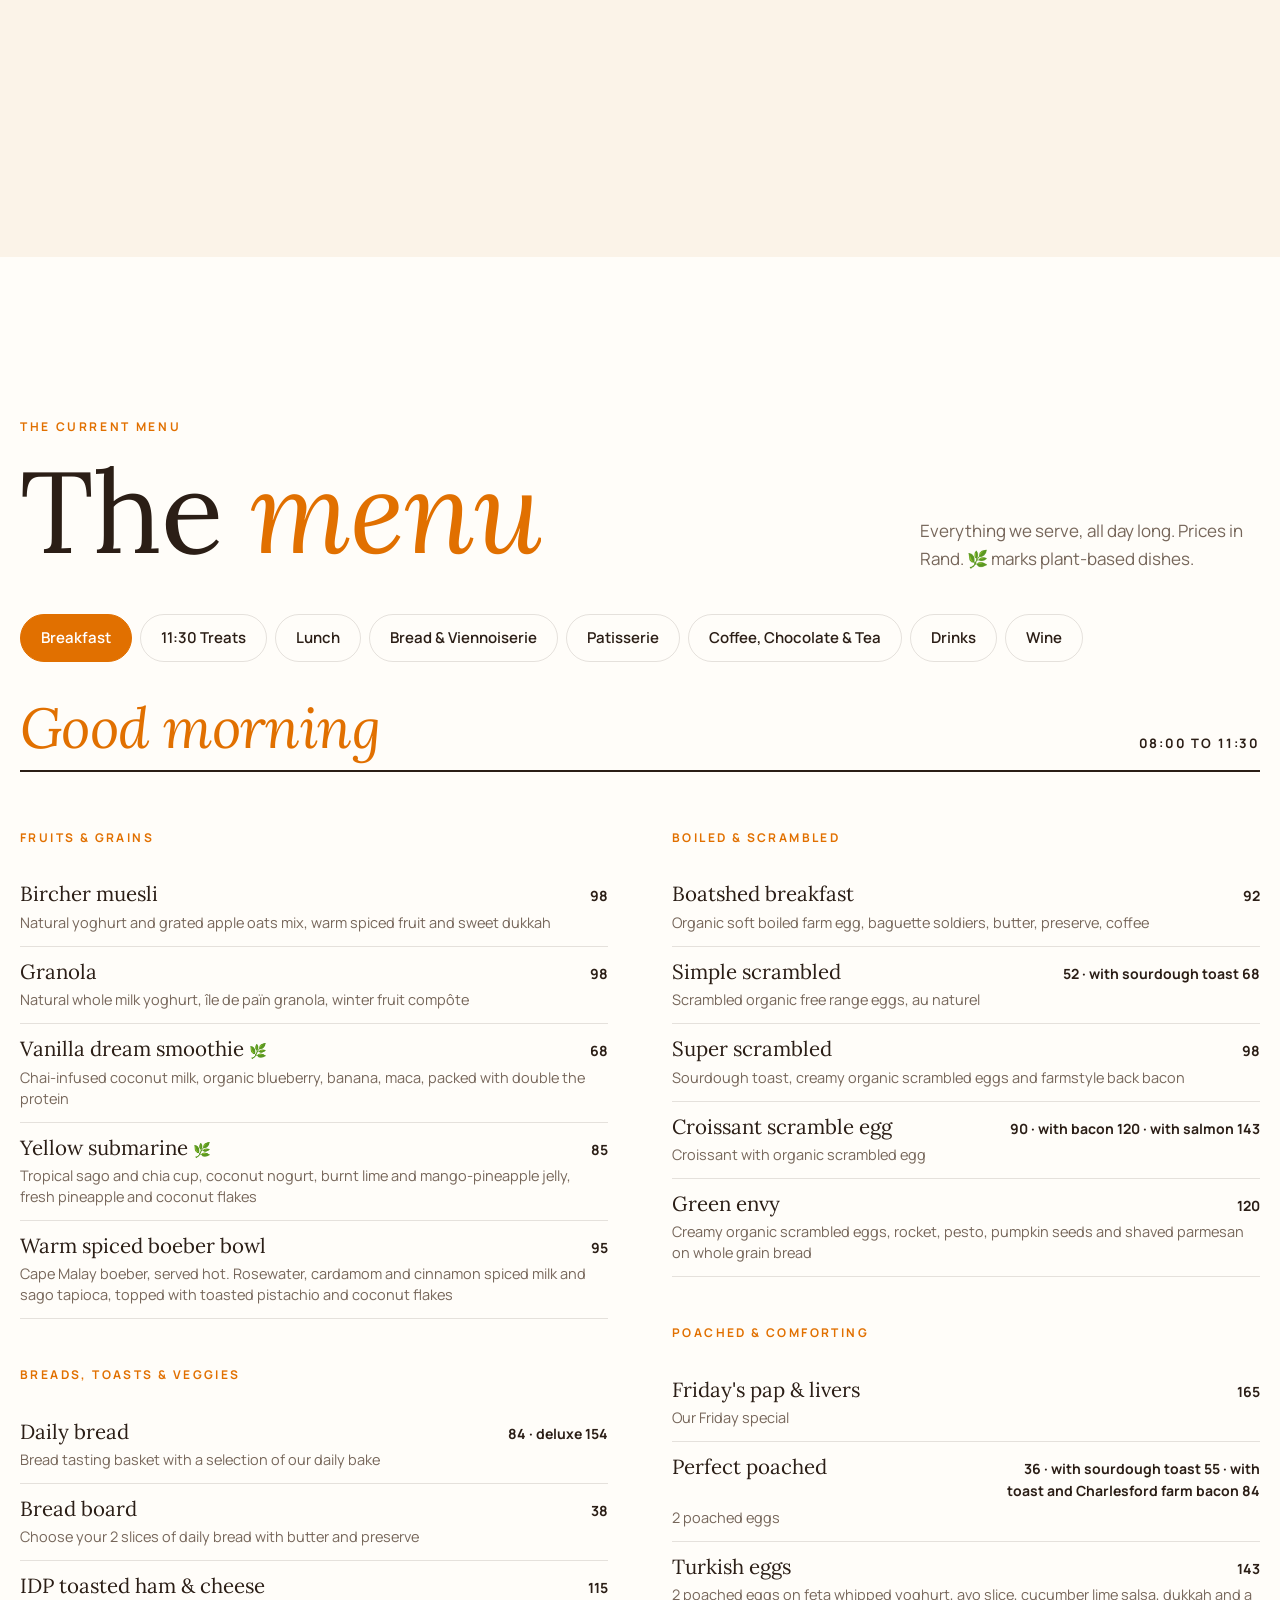
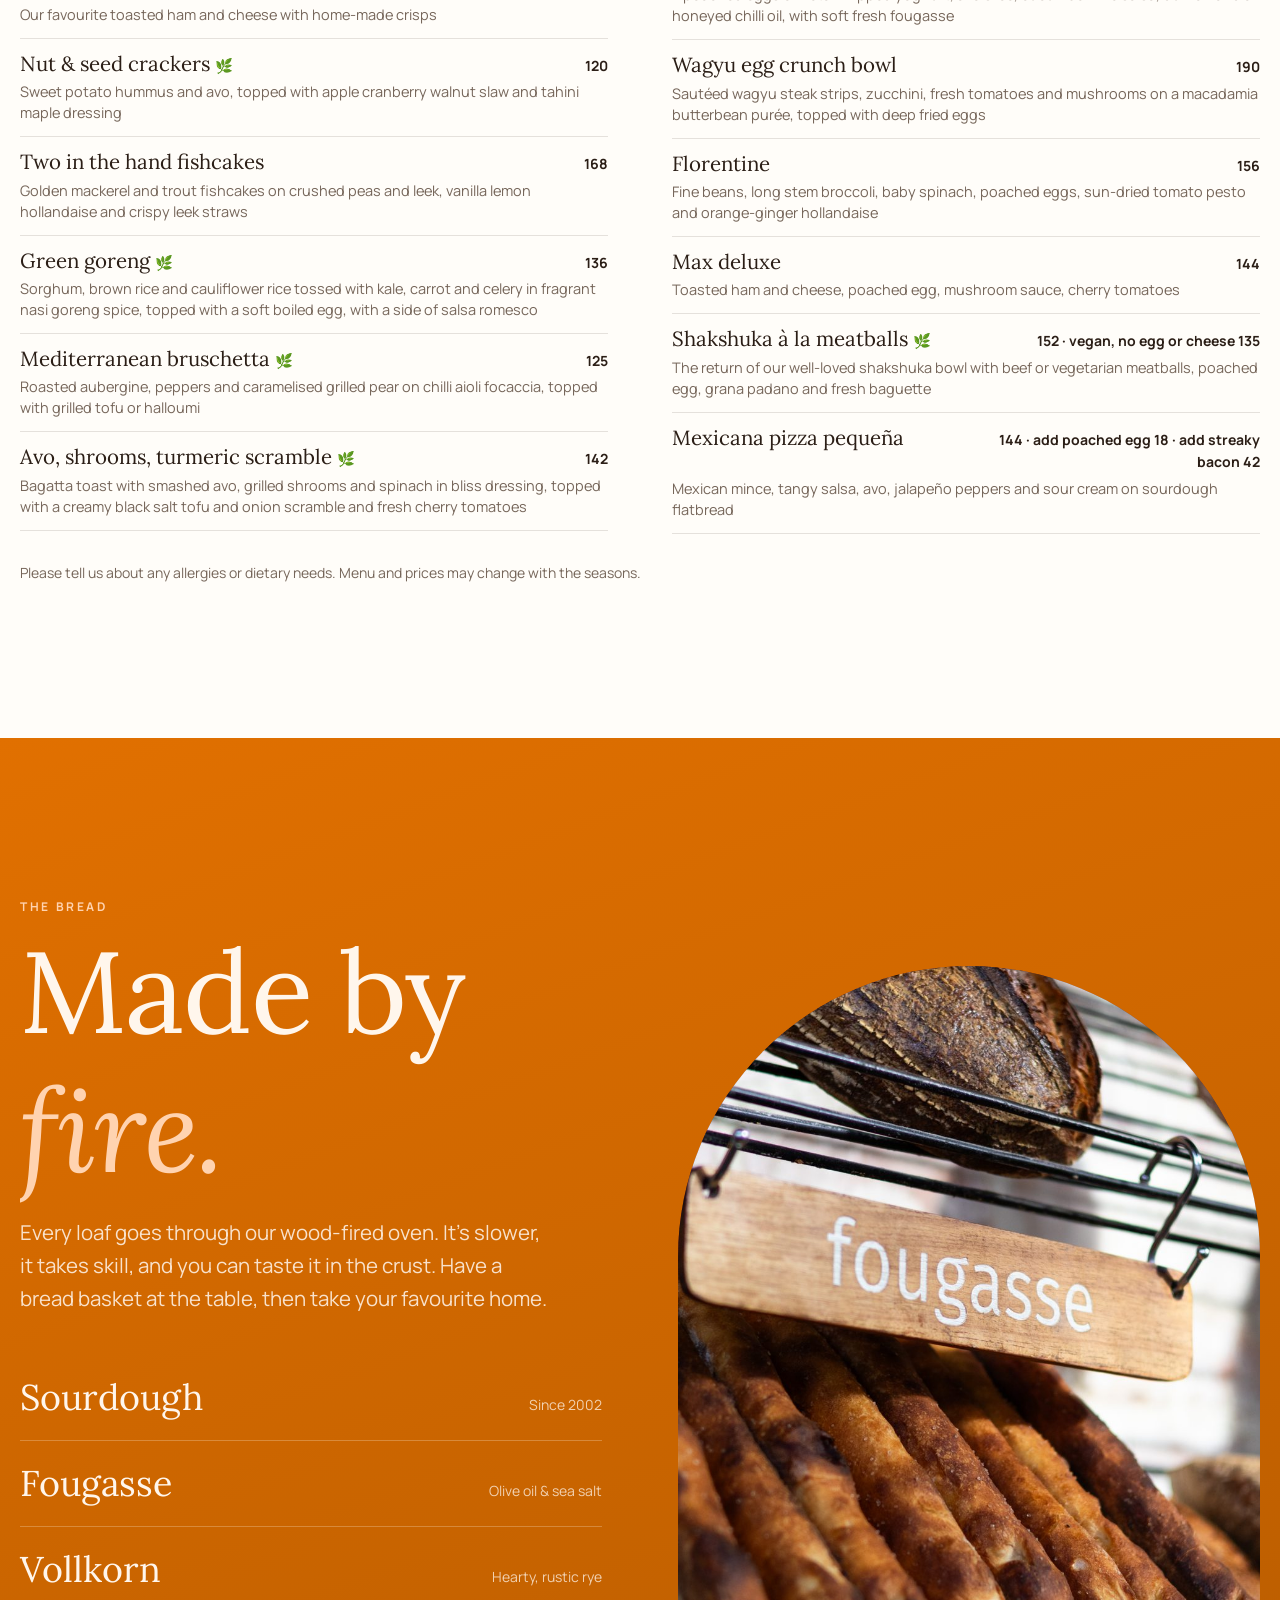
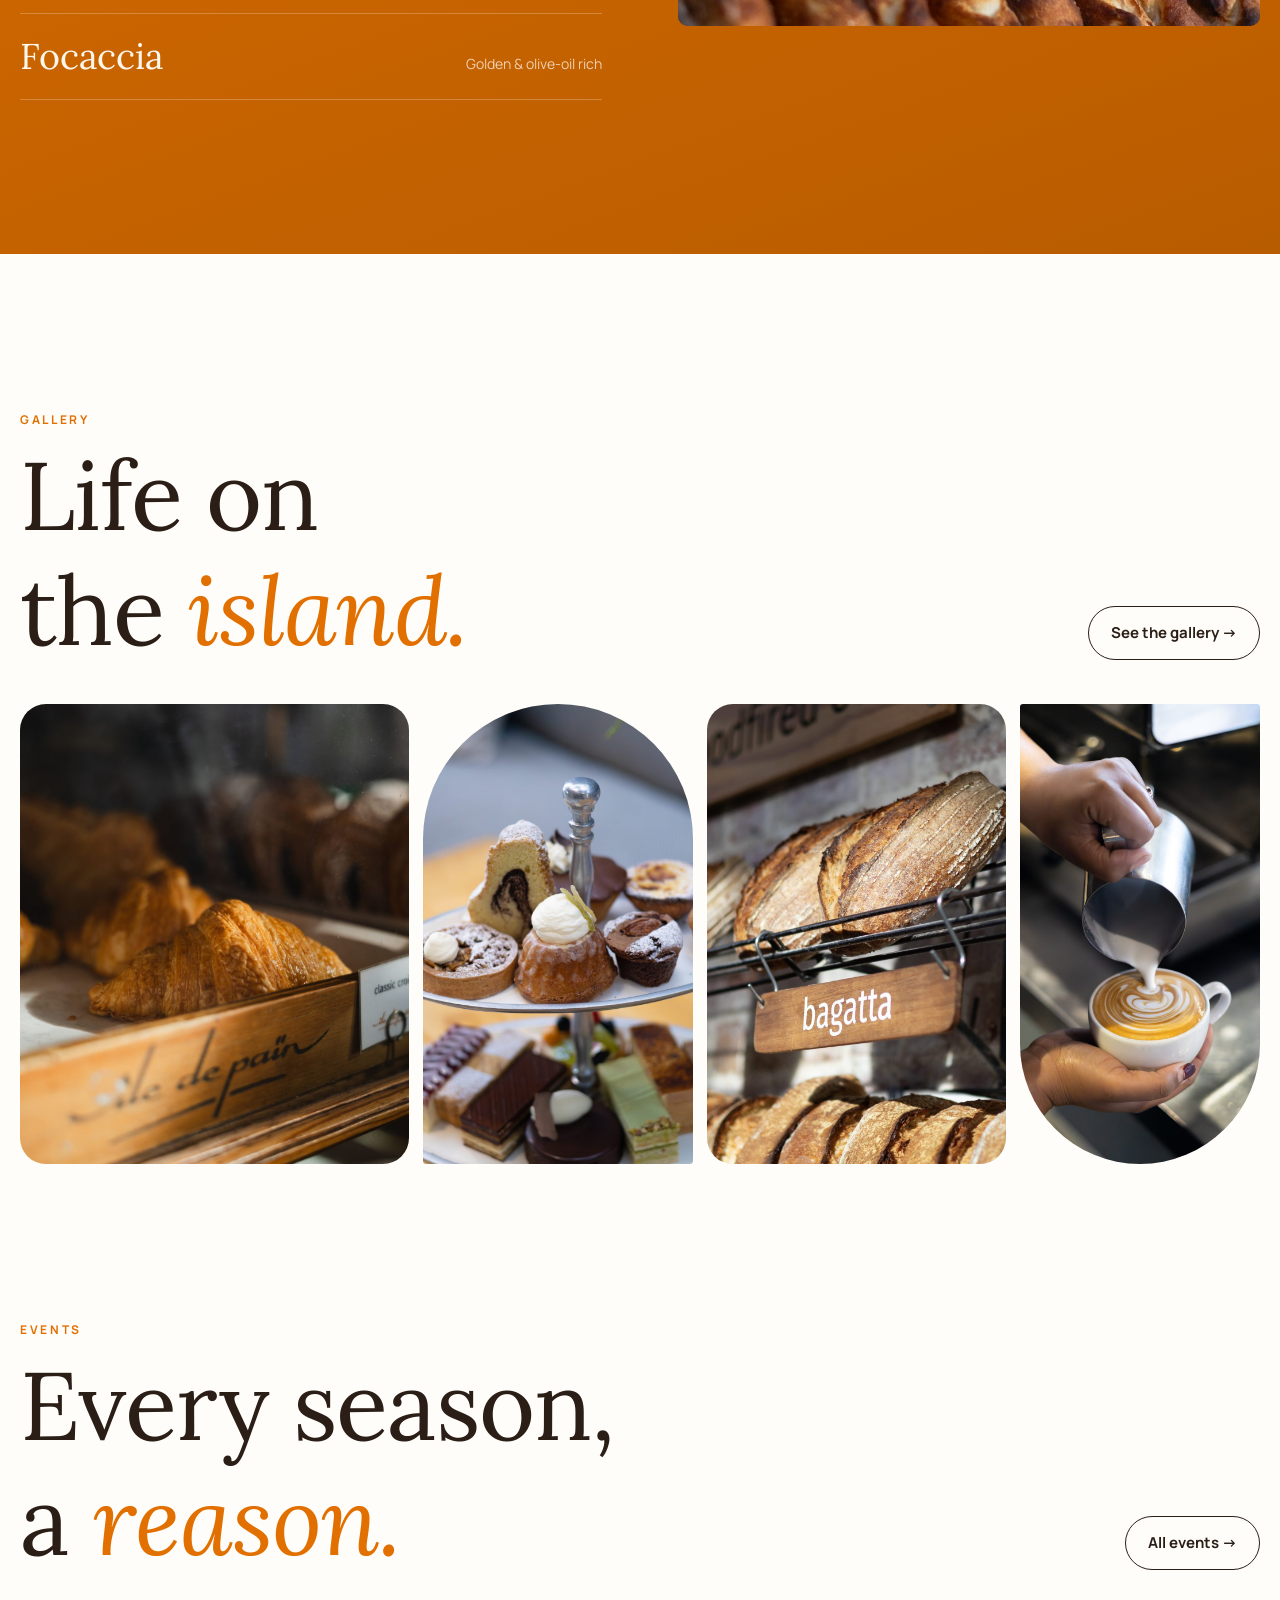
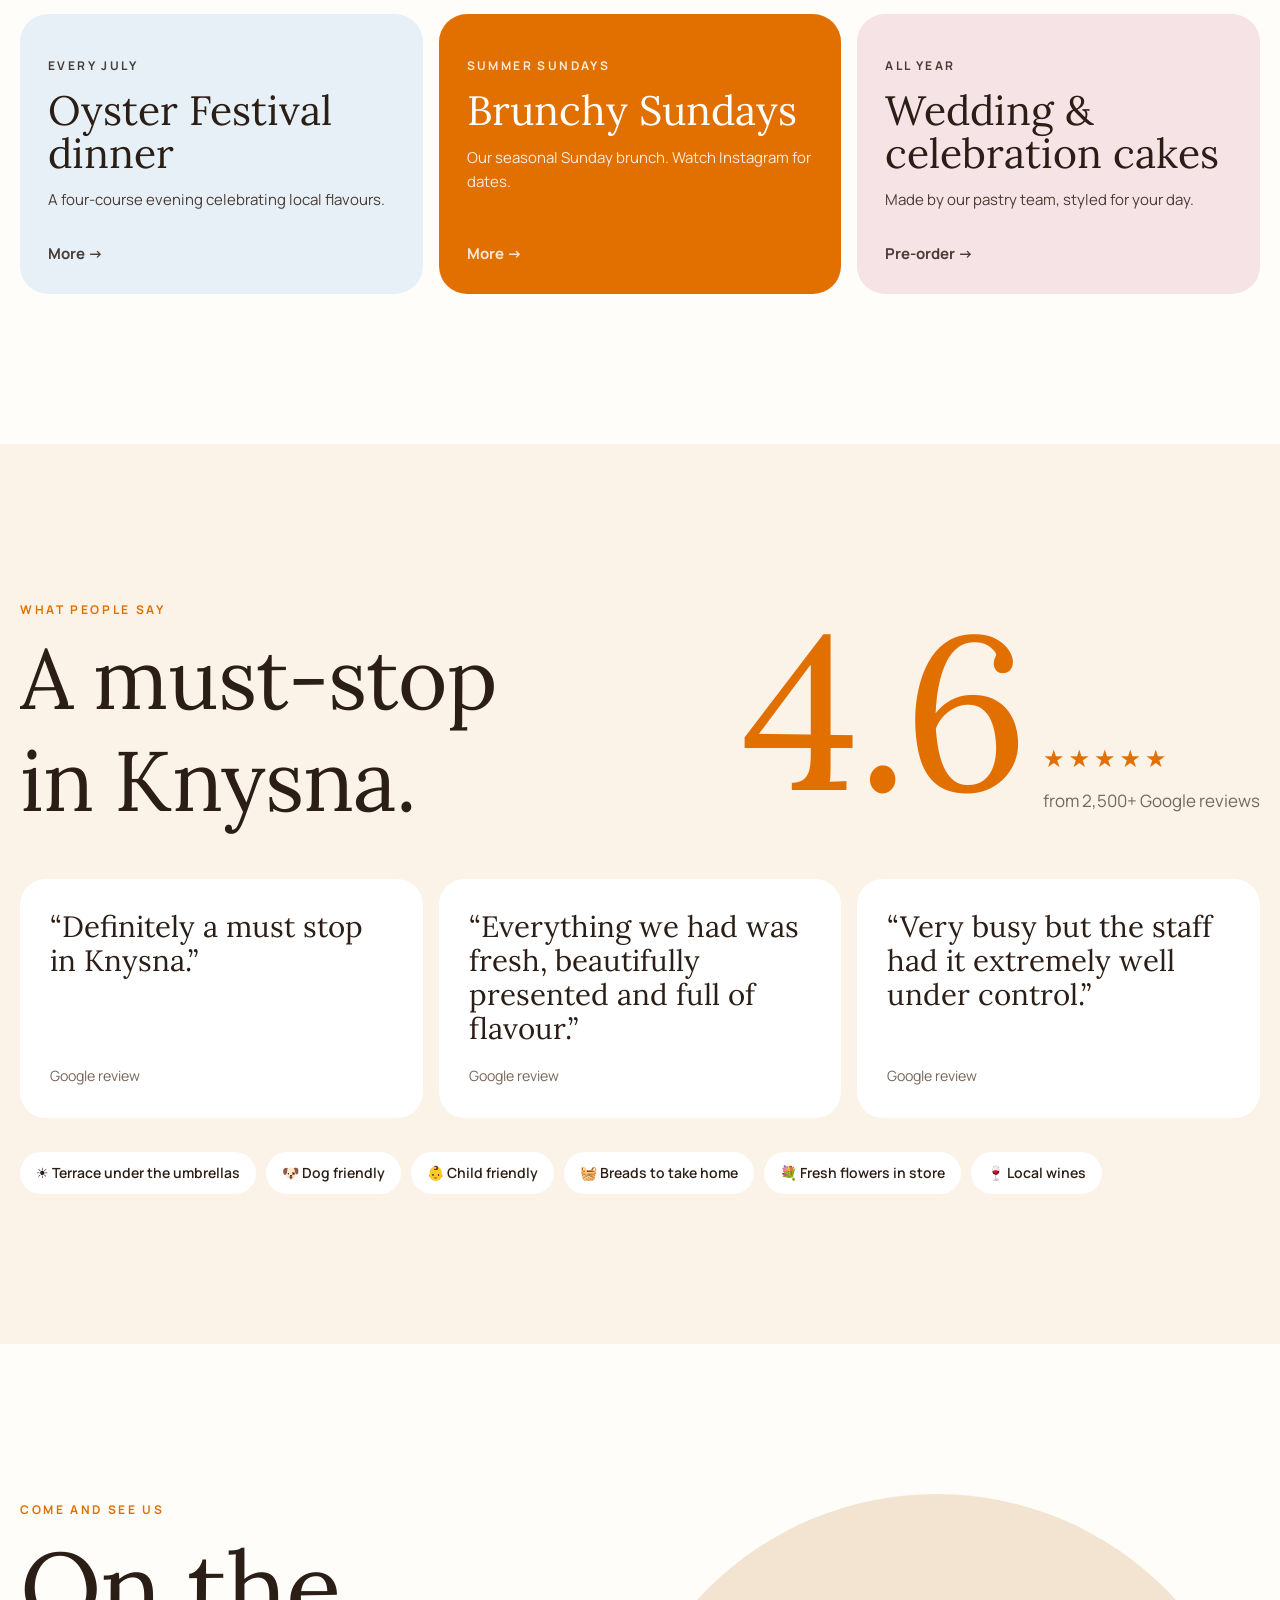
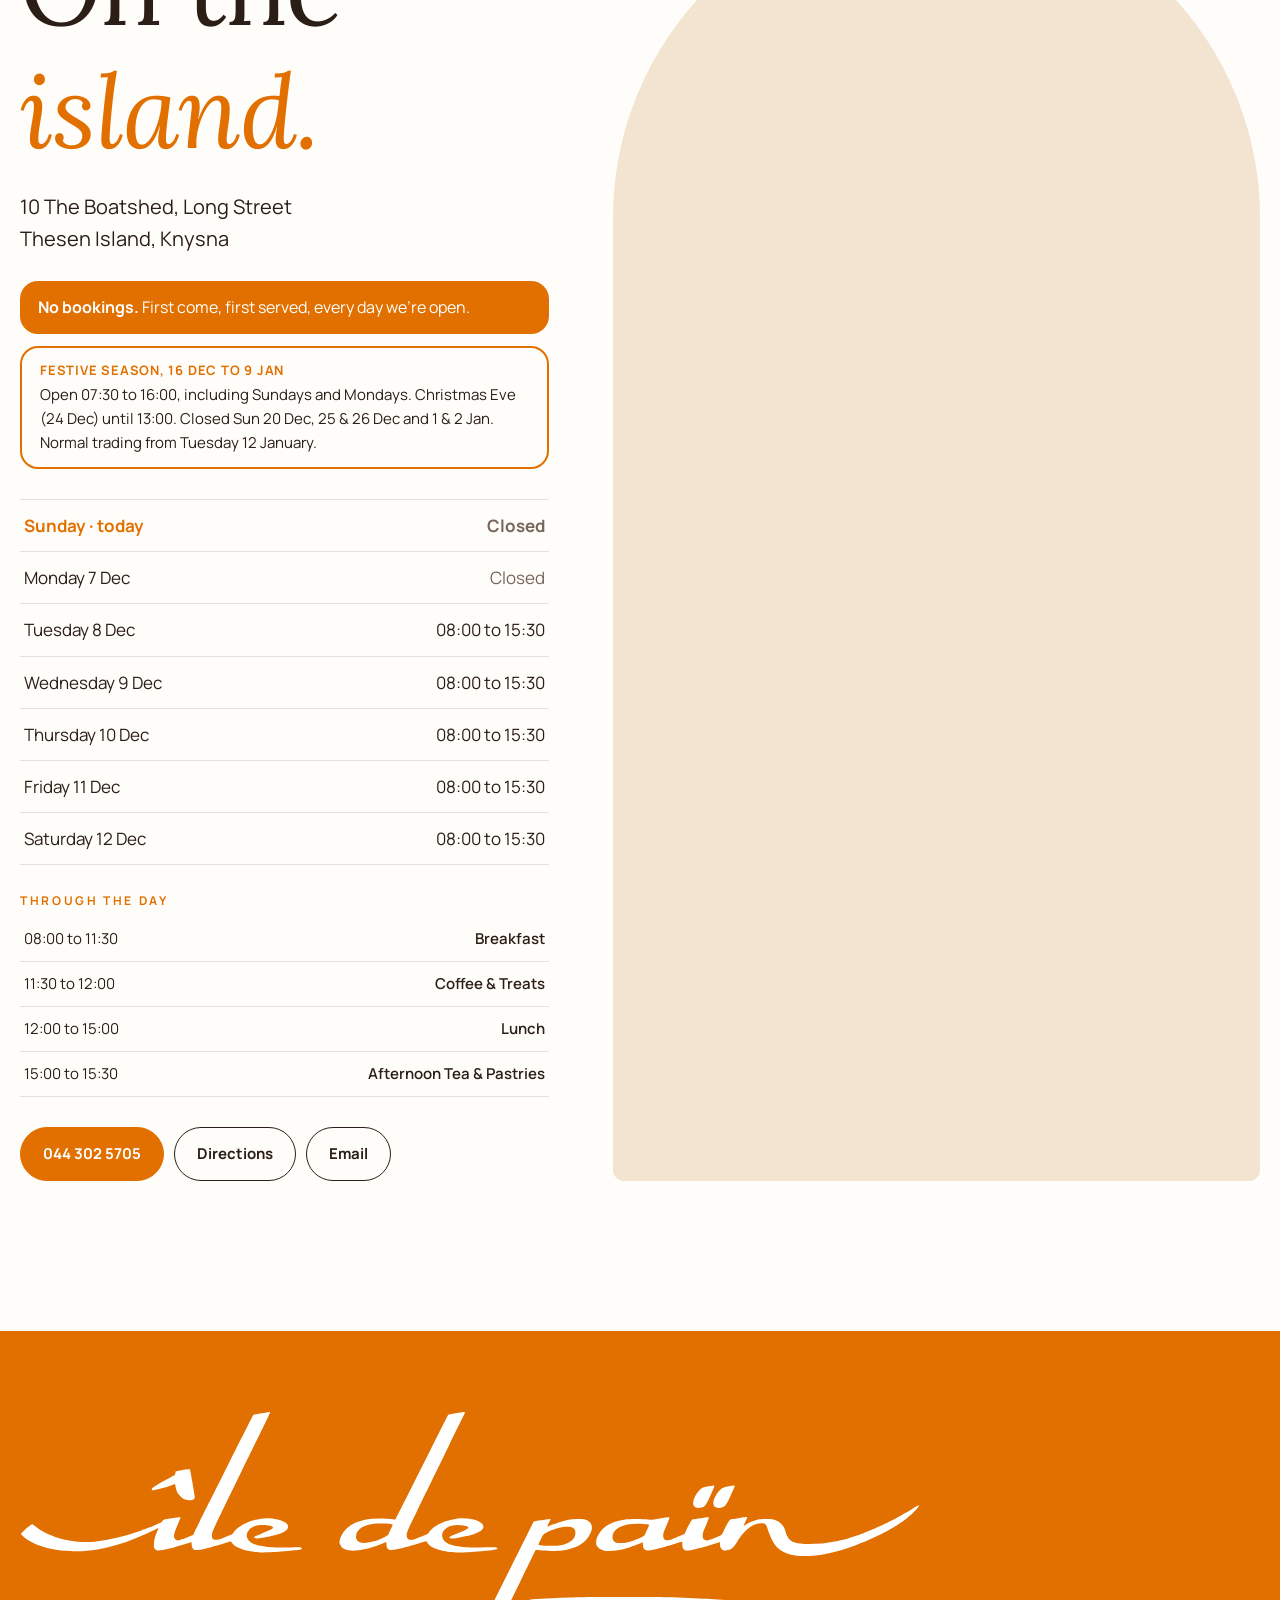
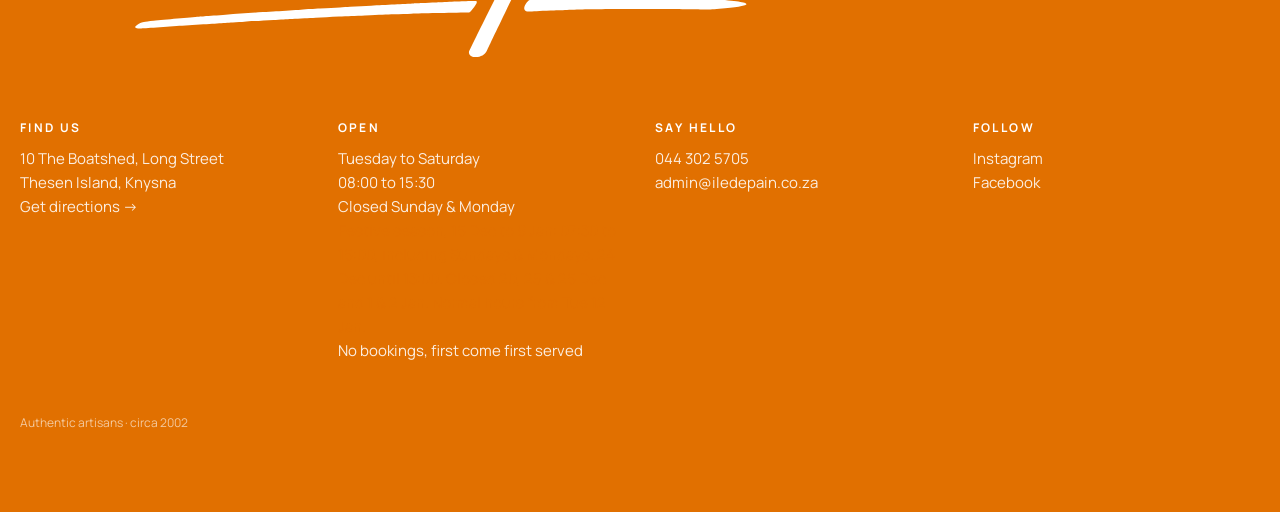
==== commit 662f157c: "Remove 01/05 slide counters from day slides Co-Authored-By: Claude Opus 5.5 <noreply@anthropic.com> " ====
--- a/index.html
+++ b/index.html
@@ -84,7 +84,7 @@
 .slide{flex:none;width:min(78vw,980px,calc((100svh - 300px)*1.75));height:min(62vh,560px,calc(100svh - 300px));display:grid;grid-template-columns:1.15fr .85fr;border-radius:34px;overflow:hidden;background:#fff;box-shadow:0 40px 80px -50px rgba(43,30,22,.5)}
 .slide .ph{position:relative;overflow:hidden;background:var(--oat)}
 .slide .ph img{width:100%;height:100%;object-fit:cover}
-.slide .tx{padding:clamp(24px,3vw,44px);display:flex;flex-direction:column;justify-content:space-between;background:var(--tone,#fff)}
+.slide .tx{padding:clamp(24px,3vw,44px);display:flex;flex-direction:column;justify-content:flex-end;background:var(--tone,#fff)}
 .slide .time{font-family:var(--f-d);font-style:italic;font-size:clamp(44px,5vw,76px);line-height:1.04;color:var(--ember)}
 .slide h3{font-size:clamp(28px,2.8vw,40px);line-height:1.02;margin-top:14px}
 .slide p{color:var(--ink-2);margin-top:14px;font-size:16px}
@@ -261,11 +261,11 @@
   <div class="pin">
     <div class="head"><div class="wrap"><div><span class="eyebrow">A day on the island</span><h2 style="margin-top:12px">From fire to <span class="it">last loaf.</span></h2></div><div class="clock" id="clock">before dawn</div></div></div>
     <div class="track" id="track">
-      <article class="slide" data-clock="before dawn"><div class="ph"><img data-photo="oven" alt="Fresh loaves on the bread wall" loading="lazy"></div><div class="tx" style="--tone:#FFF4EA"><span class="n">01 / 05</span><div><div class="time">Before dawn</div><h3>The fire goes on.</h3><p>Long before the doors open, the bakers are at the wood-fired oven and the sourdough is going in.</p></div></div></article>
-      <article class="slide" data-clock="08:00"><div class="ph"><img data-photo="frenchtoast" alt="Breakfast at île de païn" loading="lazy"></div><div class="tx" style="--tone:#FFF9EF"><span class="n">02 / 05</span><div><div class="time">08:00</div><h3>Breakfast.</h3><p>Doors open, first coffees and warm croissants. Turkish eggs, shakshuka meatballs and the Boatshed breakfast until 11:30.</p></div></div></article>
-      <article class="slide" data-clock="11:30"><div class="ph"><img data-photo="hightea" alt="A stand of pastries and treats" loading="lazy"></div><div class="tx" style="--tone:#F4F8FB"><span class="n">03 / 05</span><div><div class="time">11:30</div><h3>Coffee &amp; treats.</h3><p>The half hour in between. Coffee, tea and something from the patisserie while the kitchen turns to lunch.</p></div></div></article>
-      <article class="slide" data-clock="12:00"><div class="ph"><img data-photo="salad" alt="A fresh lunch bowl" loading="lazy"></div><div class="tx" style="--tone:#FFF6E8"><span class="n">04 / 05</span><div><div class="time">12:00</div><h3>Long lunch.</h3><p>Popeye salad, confit duck, sourdough flatbreads and a glass of something local. Lunch runs until 15:00.</p></div></div></article>
-      <article class="slide" data-clock="15:00"><div class="ph"><img data-photo="display" alt="The bread shelves" loading="lazy"></div><div class="tx" style="--tone:#FBE9DA"><span class="n">05 / 05</span><div><div class="time">15:00</div><h3>Tea &amp; last loaves.</h3><p>Afternoon tea and pastries until 15:30. Don't leave empty-handed: we'll wrap any bread for you to take home.</p></div></div></article>
+      <article class="slide" data-clock="before dawn"><div class="ph"><img data-photo="oven" alt="Fresh loaves on the bread wall" loading="lazy"></div><div class="tx" style="--tone:#FFF4EA"><div><div class="time">Before dawn</div><h3>The fire goes on.</h3><p>Long before the doors open, the bakers are at the wood-fired oven and the sourdough is going in.</p></div></div></article>
+      <article class="slide" data-clock="08:00"><div class="ph"><img data-photo="frenchtoast" alt="Breakfast at île de païn" loading="lazy"></div><div class="tx" style="--tone:#FFF9EF"><div><div class="time">08:00</div><h3>Breakfast.</h3><p>Doors open, first coffees and warm croissants. Turkish eggs, shakshuka meatballs and the Boatshed breakfast until 11:30.</p></div></div></article>
+      <article class="slide" data-clock="11:30"><div class="ph"><img data-photo="hightea" alt="A stand of pastries and treats" loading="lazy"></div><div class="tx" style="--tone:#F4F8FB"><div><div class="time">11:30</div><h3>Coffee &amp; treats.</h3><p>The half hour in between. Coffee, tea and something from the patisserie while the kitchen turns to lunch.</p></div></div></article>
+      <article class="slide" data-clock="12:00"><div class="ph"><img data-photo="salad" alt="A fresh lunch bowl" loading="lazy"></div><div class="tx" style="--tone:#FFF6E8"><div><div class="time">12:00</div><h3>Long lunch.</h3><p>Popeye salad, confit duck, sourdough flatbreads and a glass of something local. Lunch runs until 15:00.</p></div></div></article>
+      <article class="slide" data-clock="15:00"><div class="ph"><img data-photo="display" alt="The bread shelves" loading="lazy"></div><div class="tx" style="--tone:#FBE9DA"><div><div class="time">15:00</div><h3>Tea &amp; last loaves.</h3><p>Afternoon tea and pastries until 15:30. Don't leave empty-handed: we'll wrap any bread for you to take home.</p></div></div></article>
     </div>
     <div class="progress"><i id="prog"></i></div>
   </div>
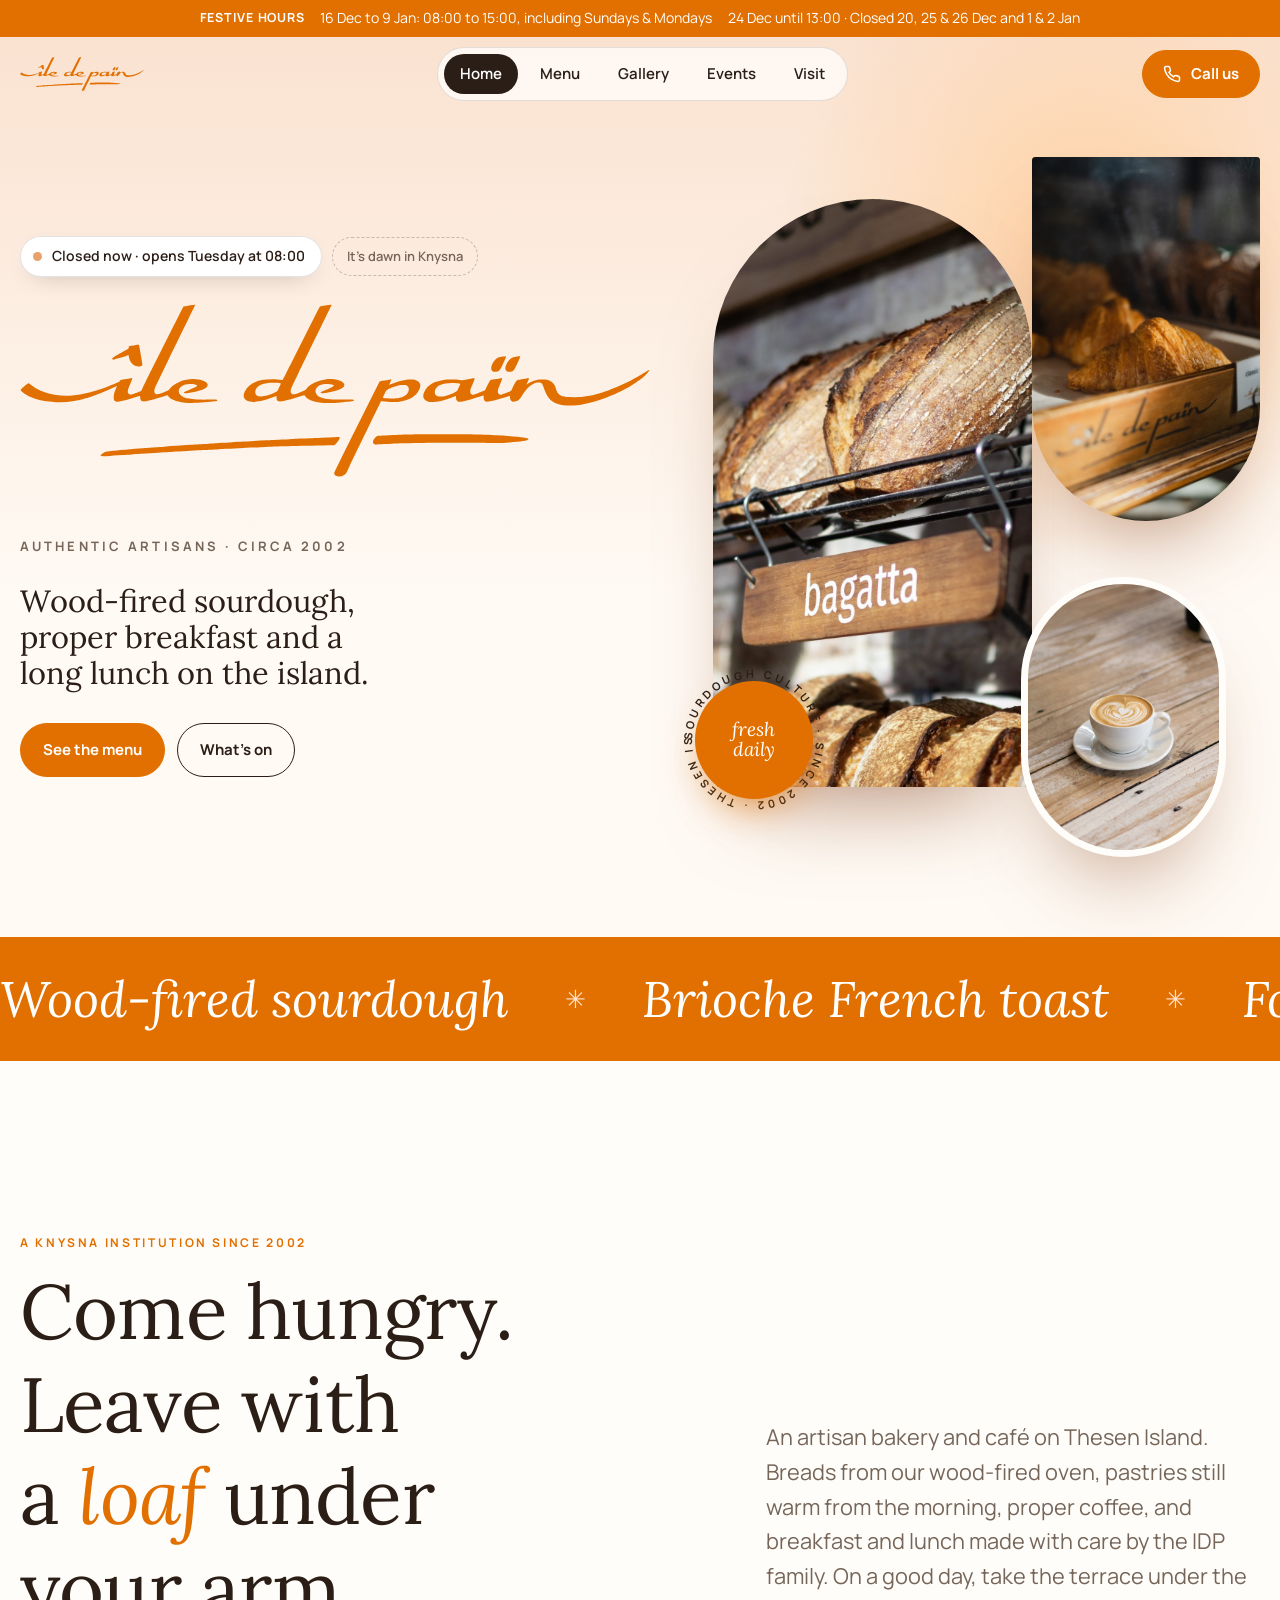
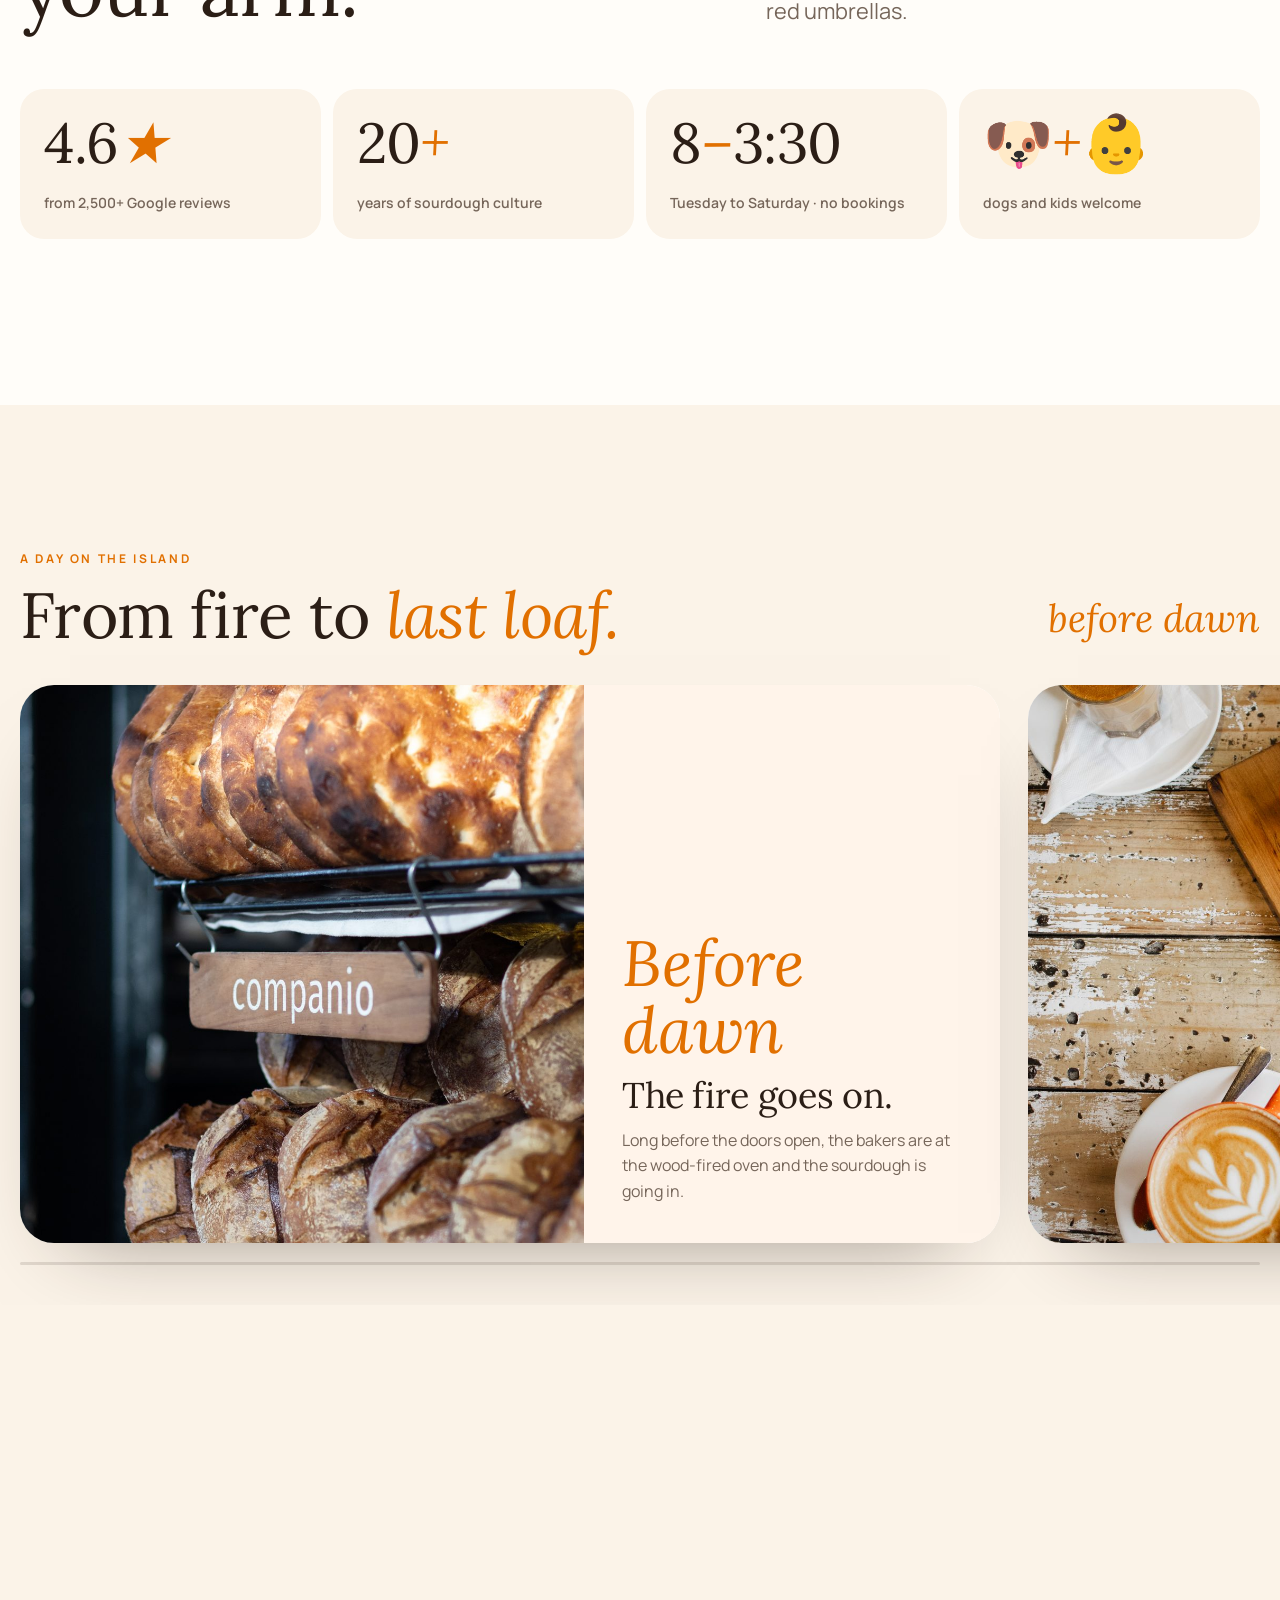
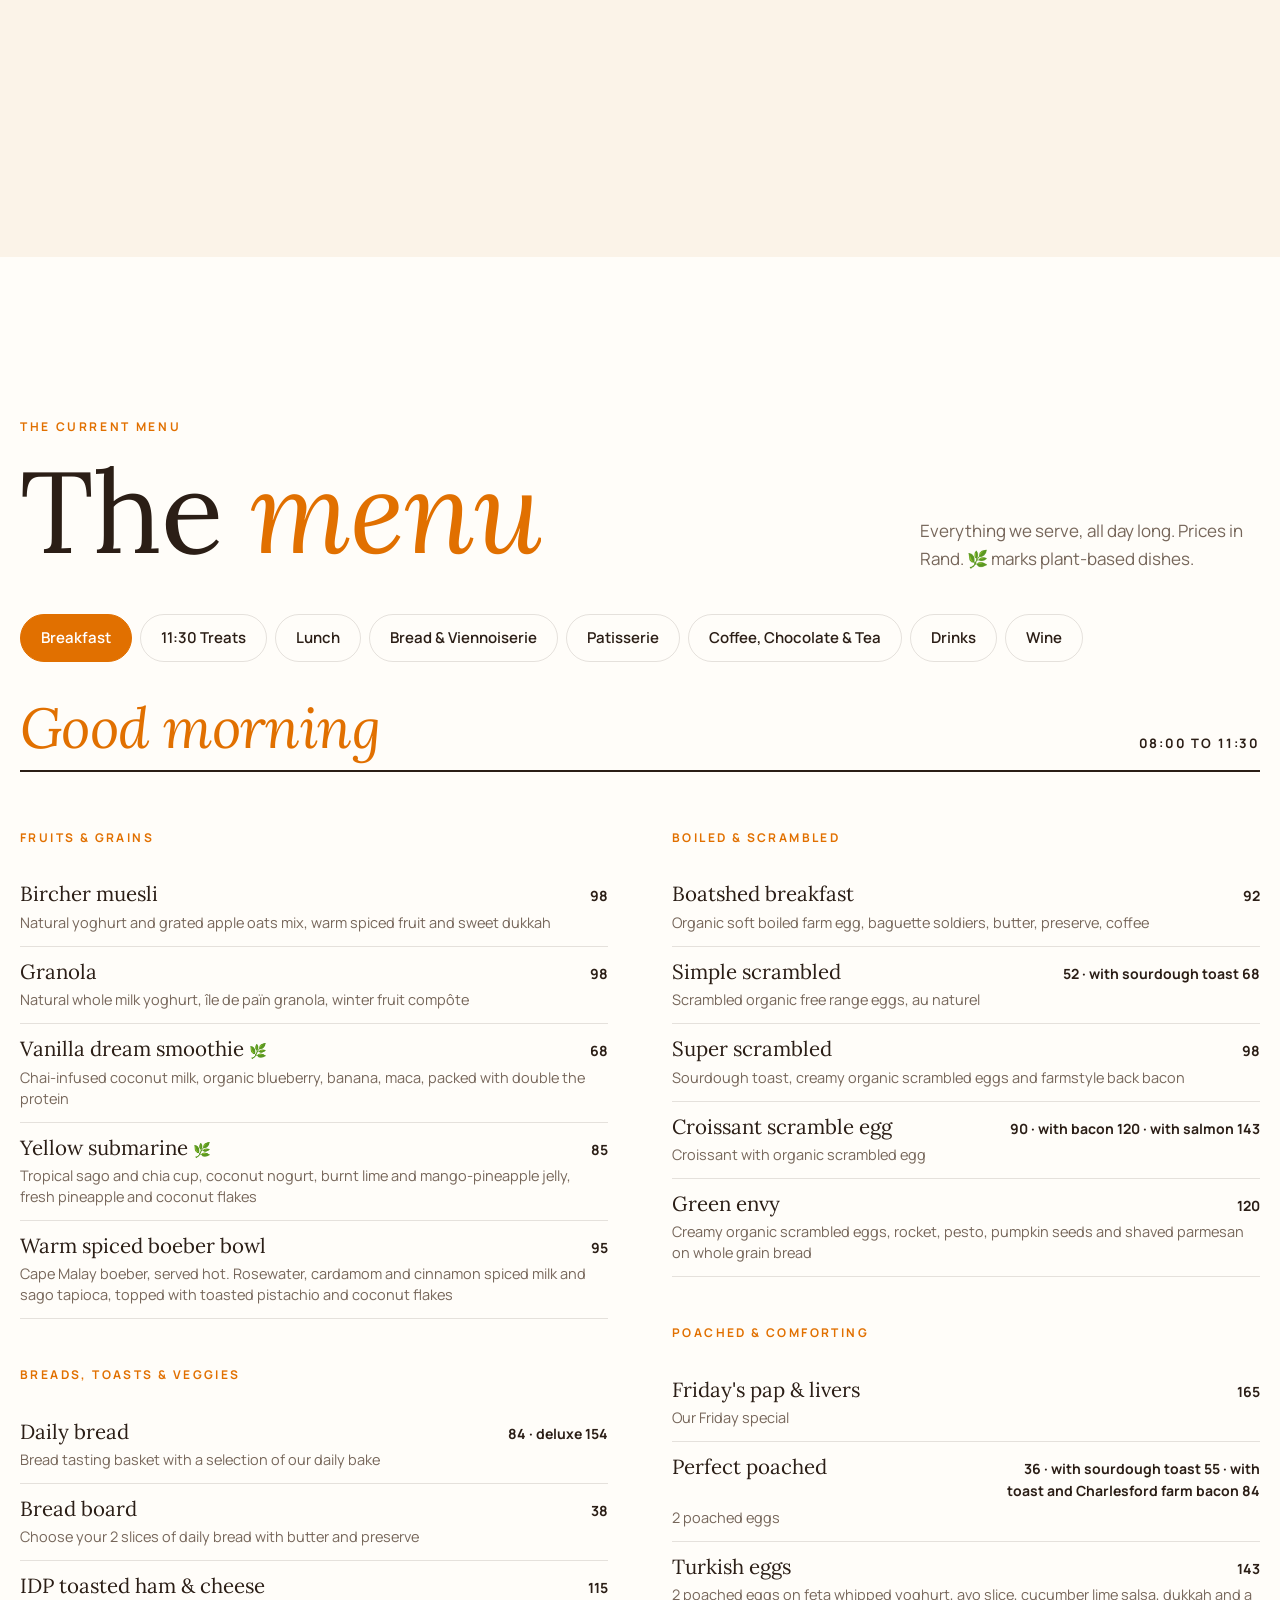
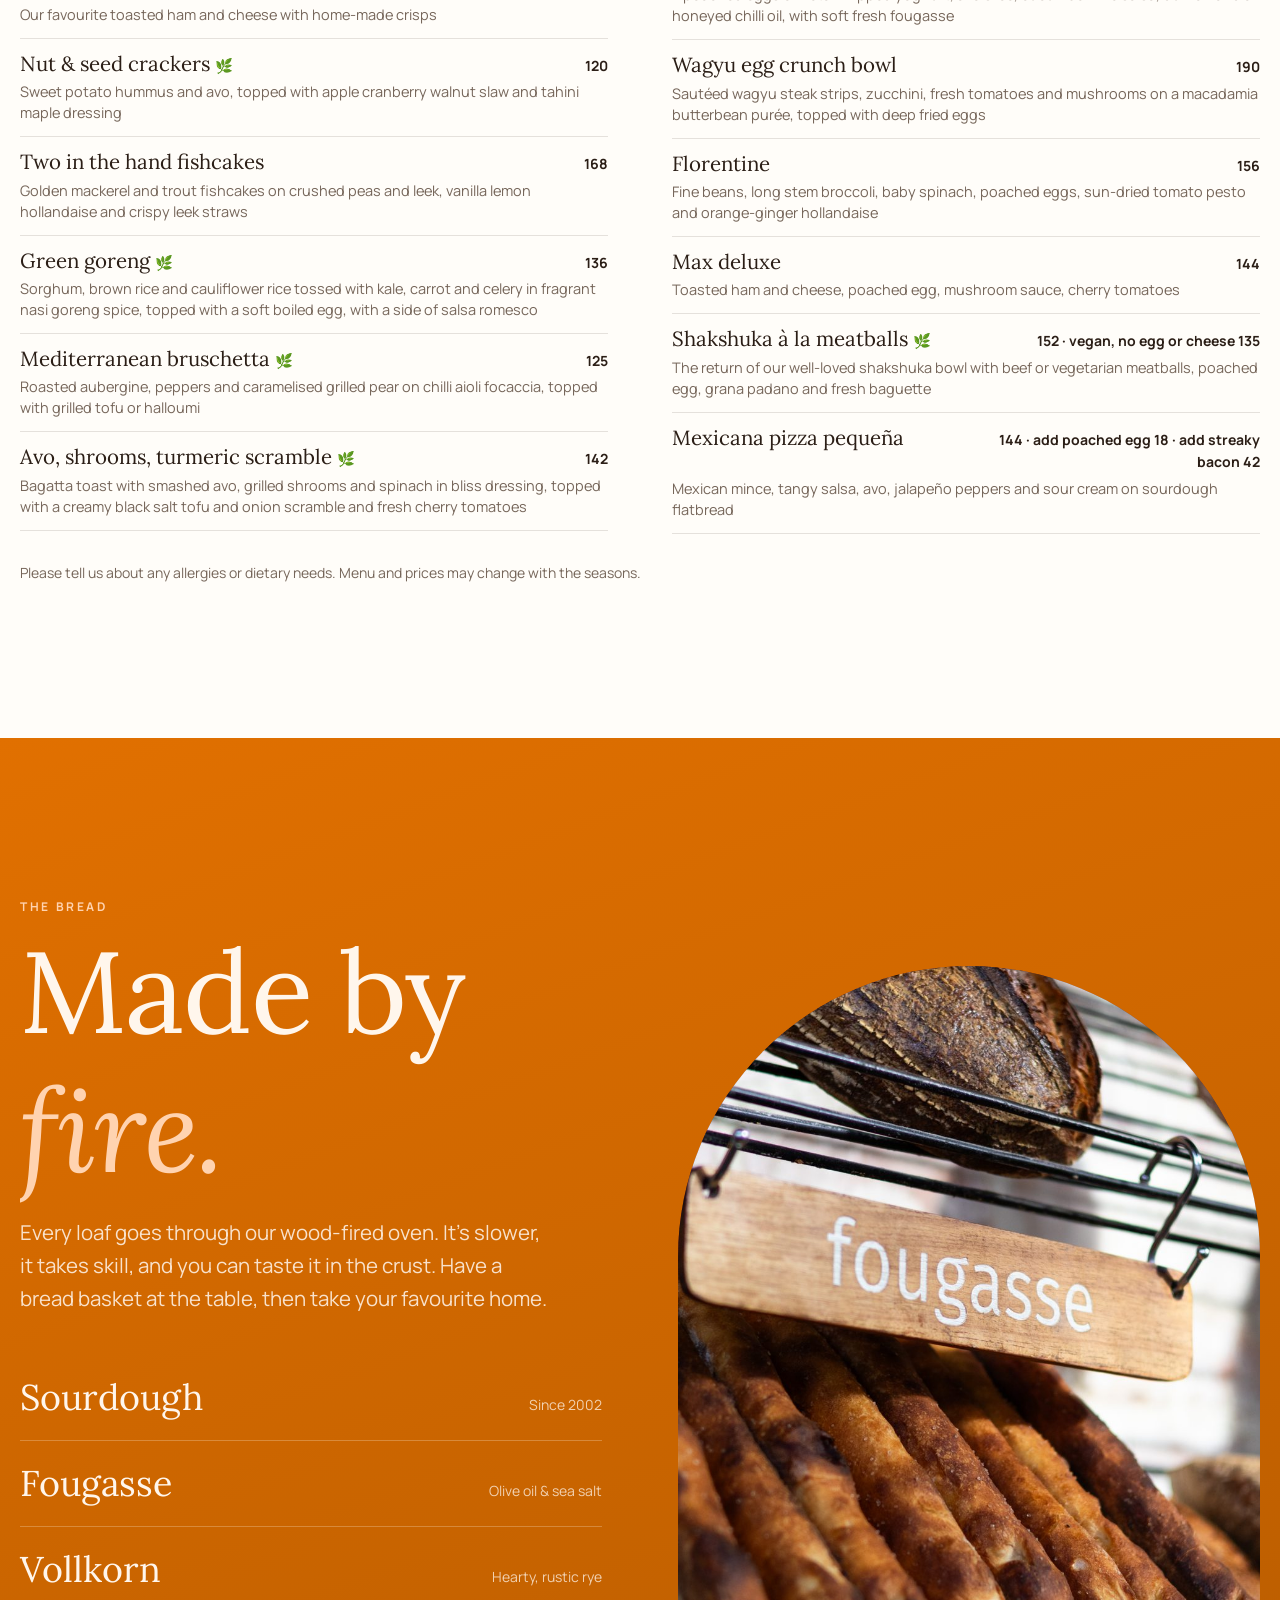
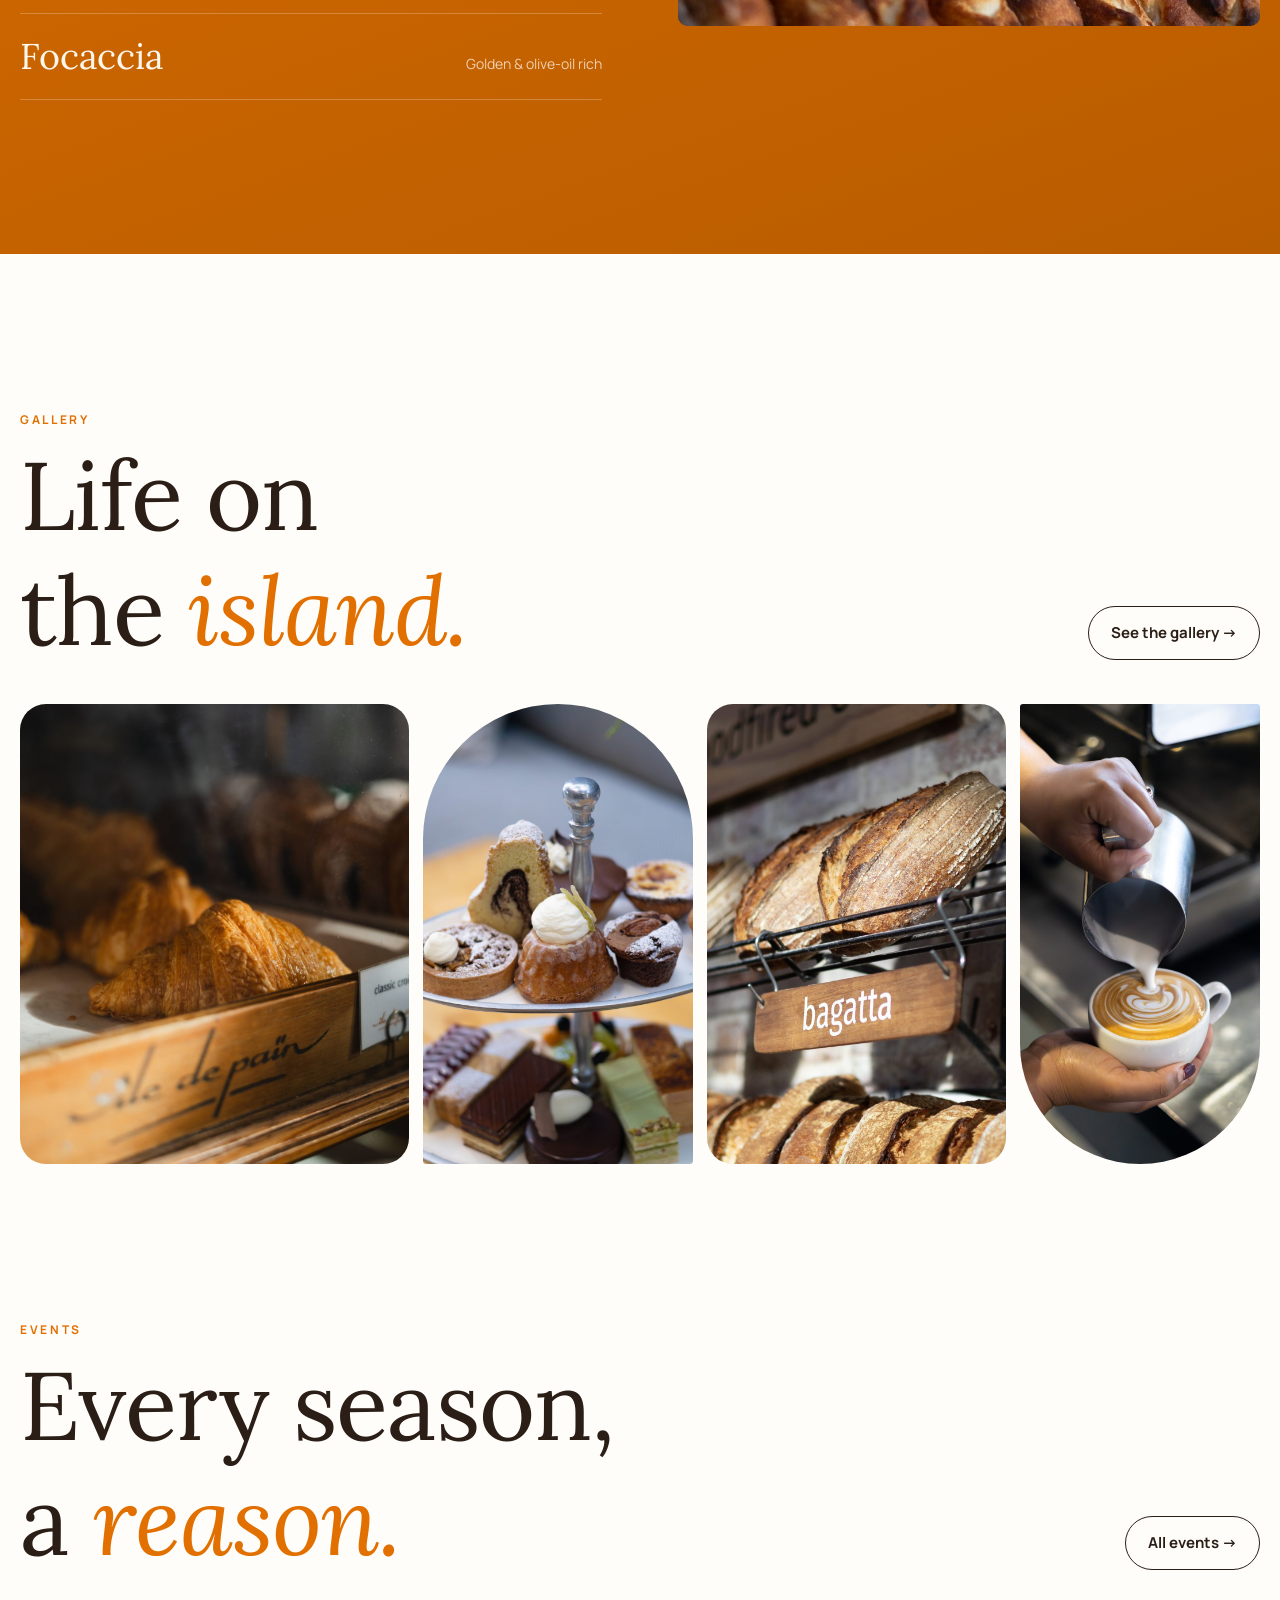
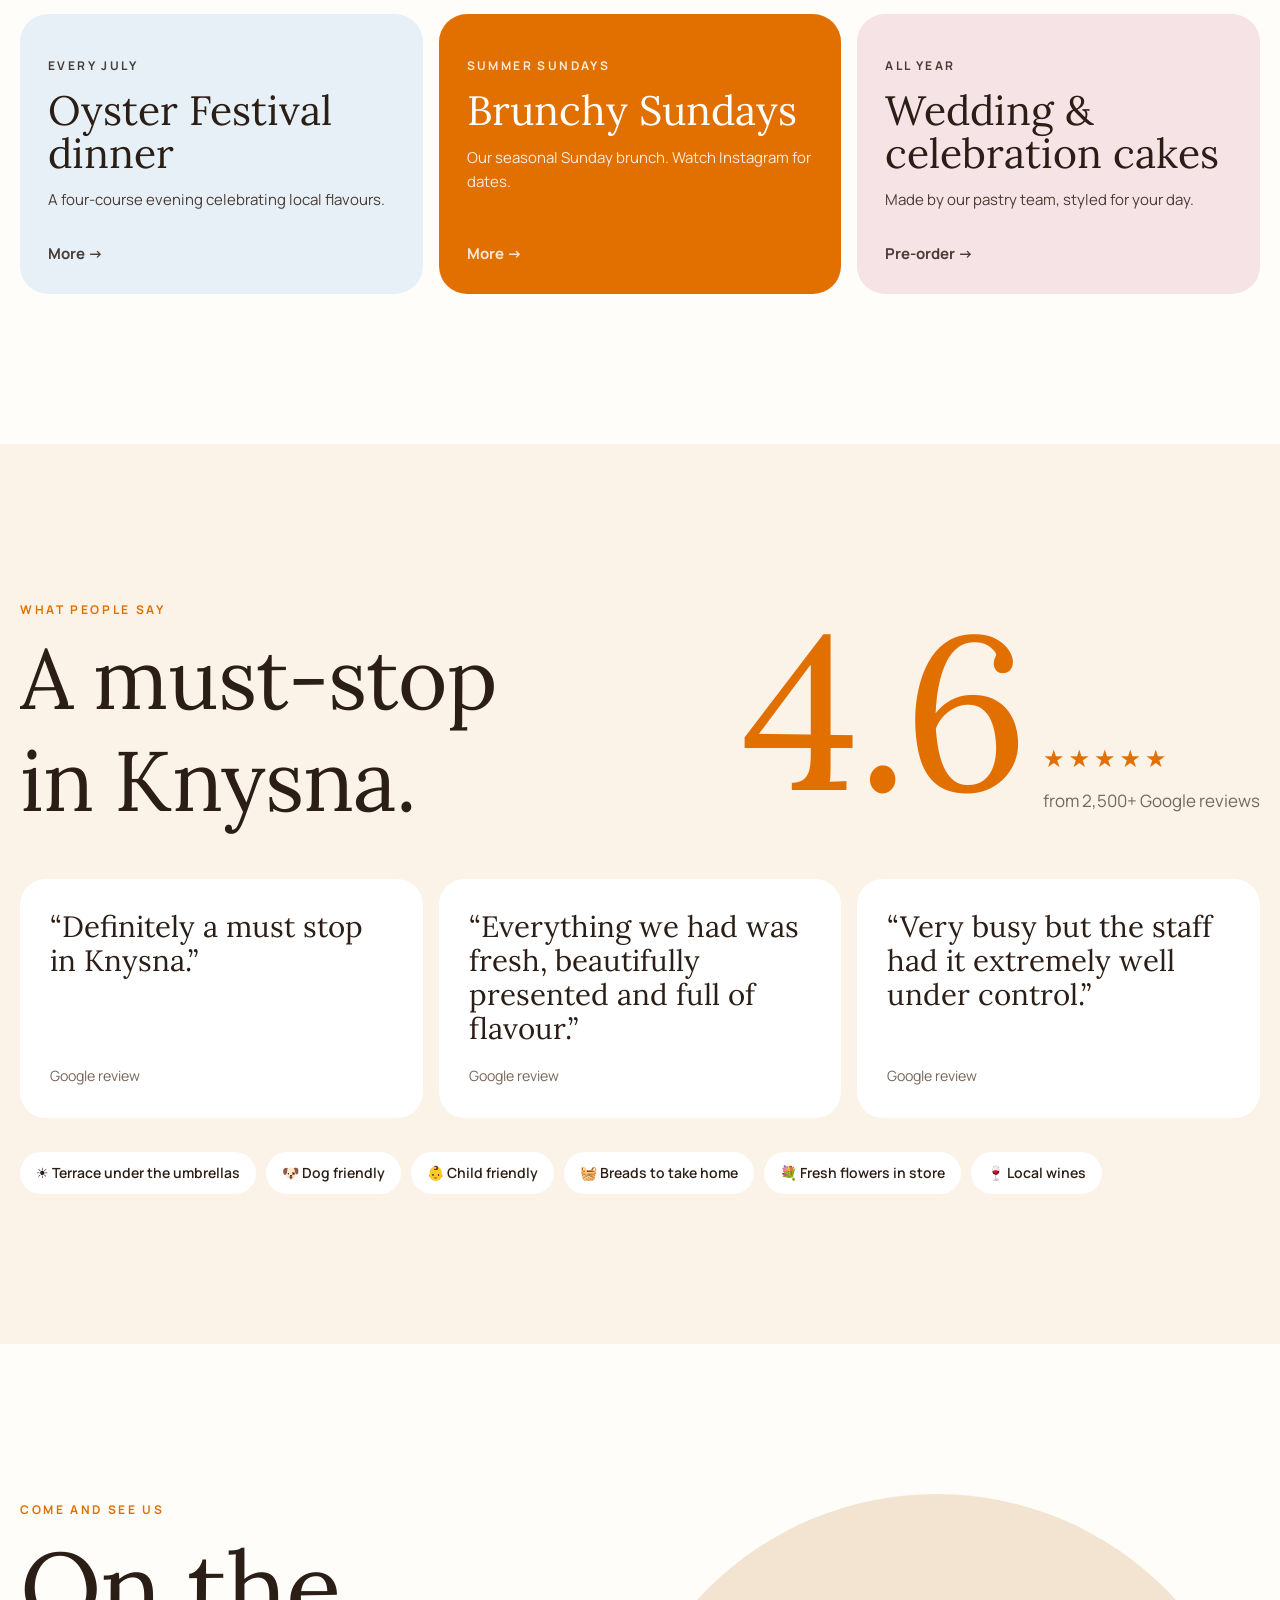
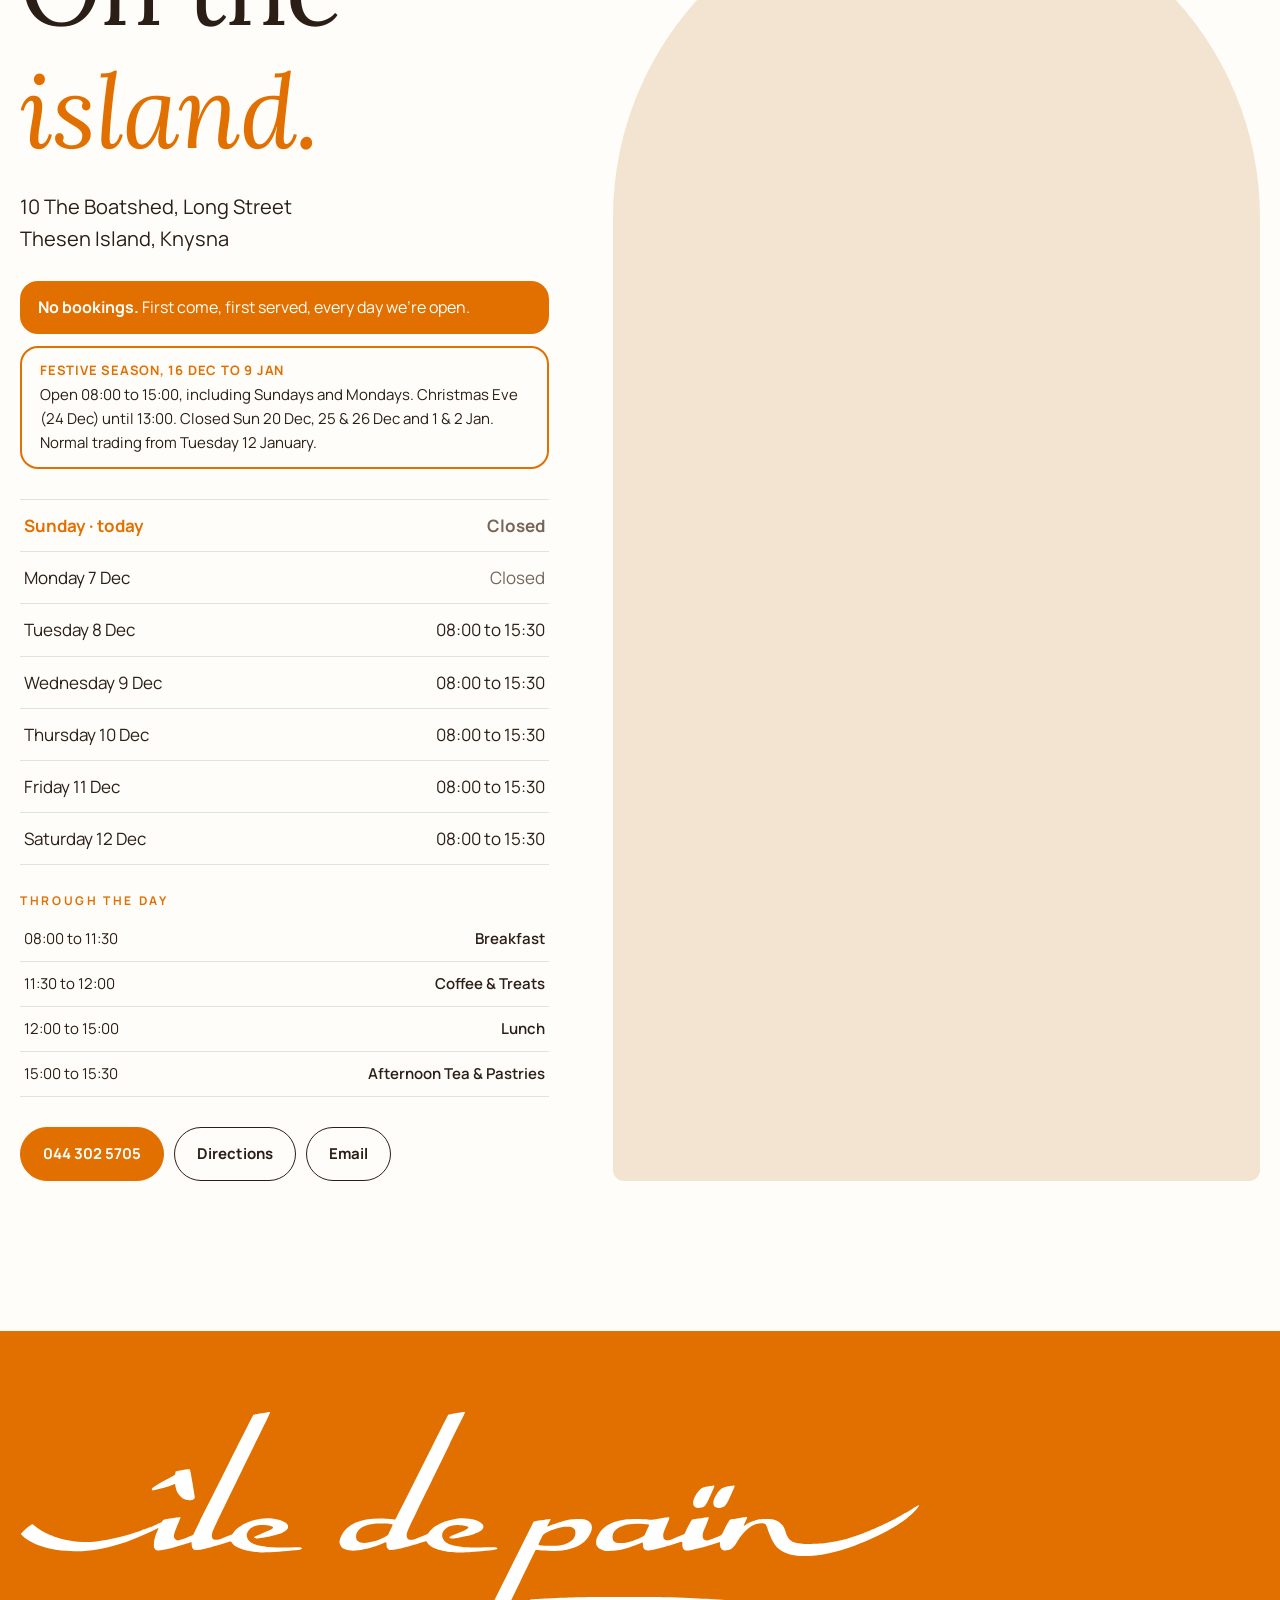
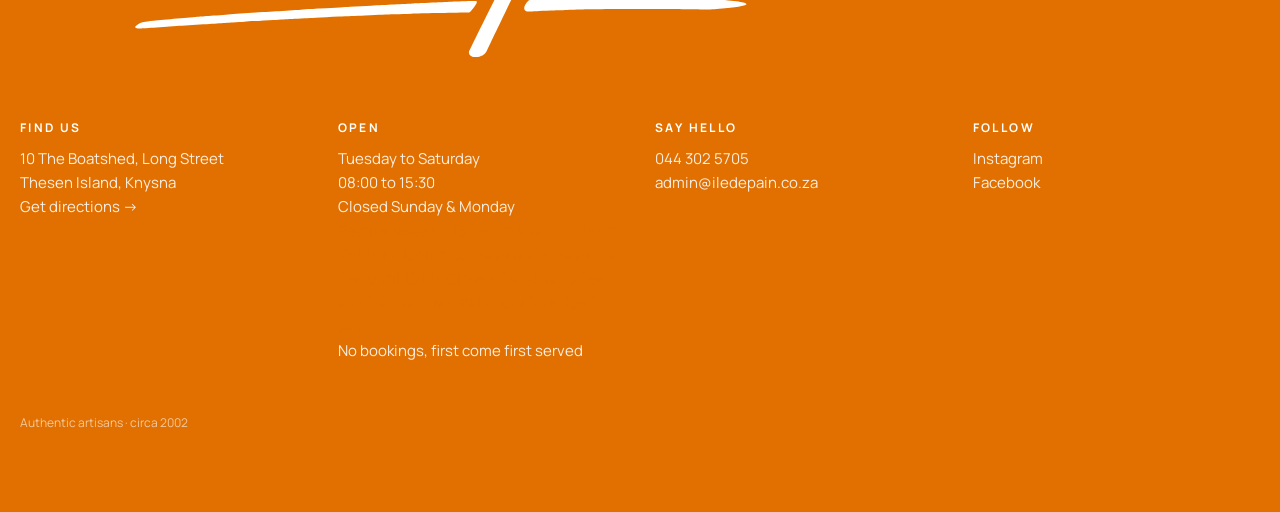
==== commit 39bb344e: "Festive hours now 08:00 to 15:00 Co-Authored-By: Claude Opus 5.5 <noreply@anthropic.com> Claude-Sess" ====
--- a/index.html
+++ b/index.html
@@ -79,7 +79,7 @@
 .day .head{position:relative;z-index:2}
 .day .head .wrap{display:flex;justify-content:space-between;align-items:flex-end;gap:20px}
 .day h2{font-size:clamp(40px,5vw,72px)}
-.clock{font-family:var(--f-d);font-size:clamp(28px,3vw,40px);font-style:italic;color:var(--ember);min-width:4ch;text-align:right}
+.clock{font-family:var(--f-d);font-size:clamp(28px,3vw,40px);font-style:italic;color:var(--ember);min-width:4ch;text-align:right}@media(max-width:900px){.clock{display:none}}
 .track{display:flex;gap:28px;padding:0 var(--gut);will-change:transform;margin-top:clamp(20px,4vh,48px)}
 .slide{flex:none;width:min(78vw,980px,calc((100svh - 300px)*1.75));height:min(62vh,560px,calc(100svh - 300px));display:grid;grid-template-columns:1.15fr .85fr;border-radius:34px;overflow:hidden;background:#fff;box-shadow:0 40px 80px -50px rgba(43,30,22,.5)}
 .slide .ph{position:relative;overflow:hidden;background:var(--oat)}
@@ -330,7 +330,7 @@
       <h2 class="split" style="margin-top:14px">On the<br><span class="it">island.</span></h2>
       <p class="addr rv">10 The Boatshed, Long Street<br>Thesen Island, Knysna</p>
       <div class="nobook rv"><b>No bookings.</b> First come, first served, every day we're open.</div>
-      <div class="festnote rv"><b>Festive season, 16 Dec to 9 Jan</b>Open 07:30 to 16:00, including Sundays and Mondays. Christmas Eve (24 Dec) until 13:00. Closed Sun 20 Dec, 25 &amp; 26 Dec and 1 &amp; 2 Jan. Normal trading from Tuesday 12 January.</div>
+      <div class="festnote rv"><b>Festive season, 16 Dec to 9 Jan</b>Open 08:00 to 15:00, including Sundays and Mondays. Christmas Eve (24 Dec) until 13:00. Closed Sun 20 Dec, 25 &amp; 26 Dec and 1 &amp; 2 Jan. Normal trading from Tuesday 12 January.</div>
       <div class="hours rv" data-hours></div>
       <div class="service rv"><span class="eyebrow">Through the day</span><div data-service></div></div>
       <div class="ctas rv">
